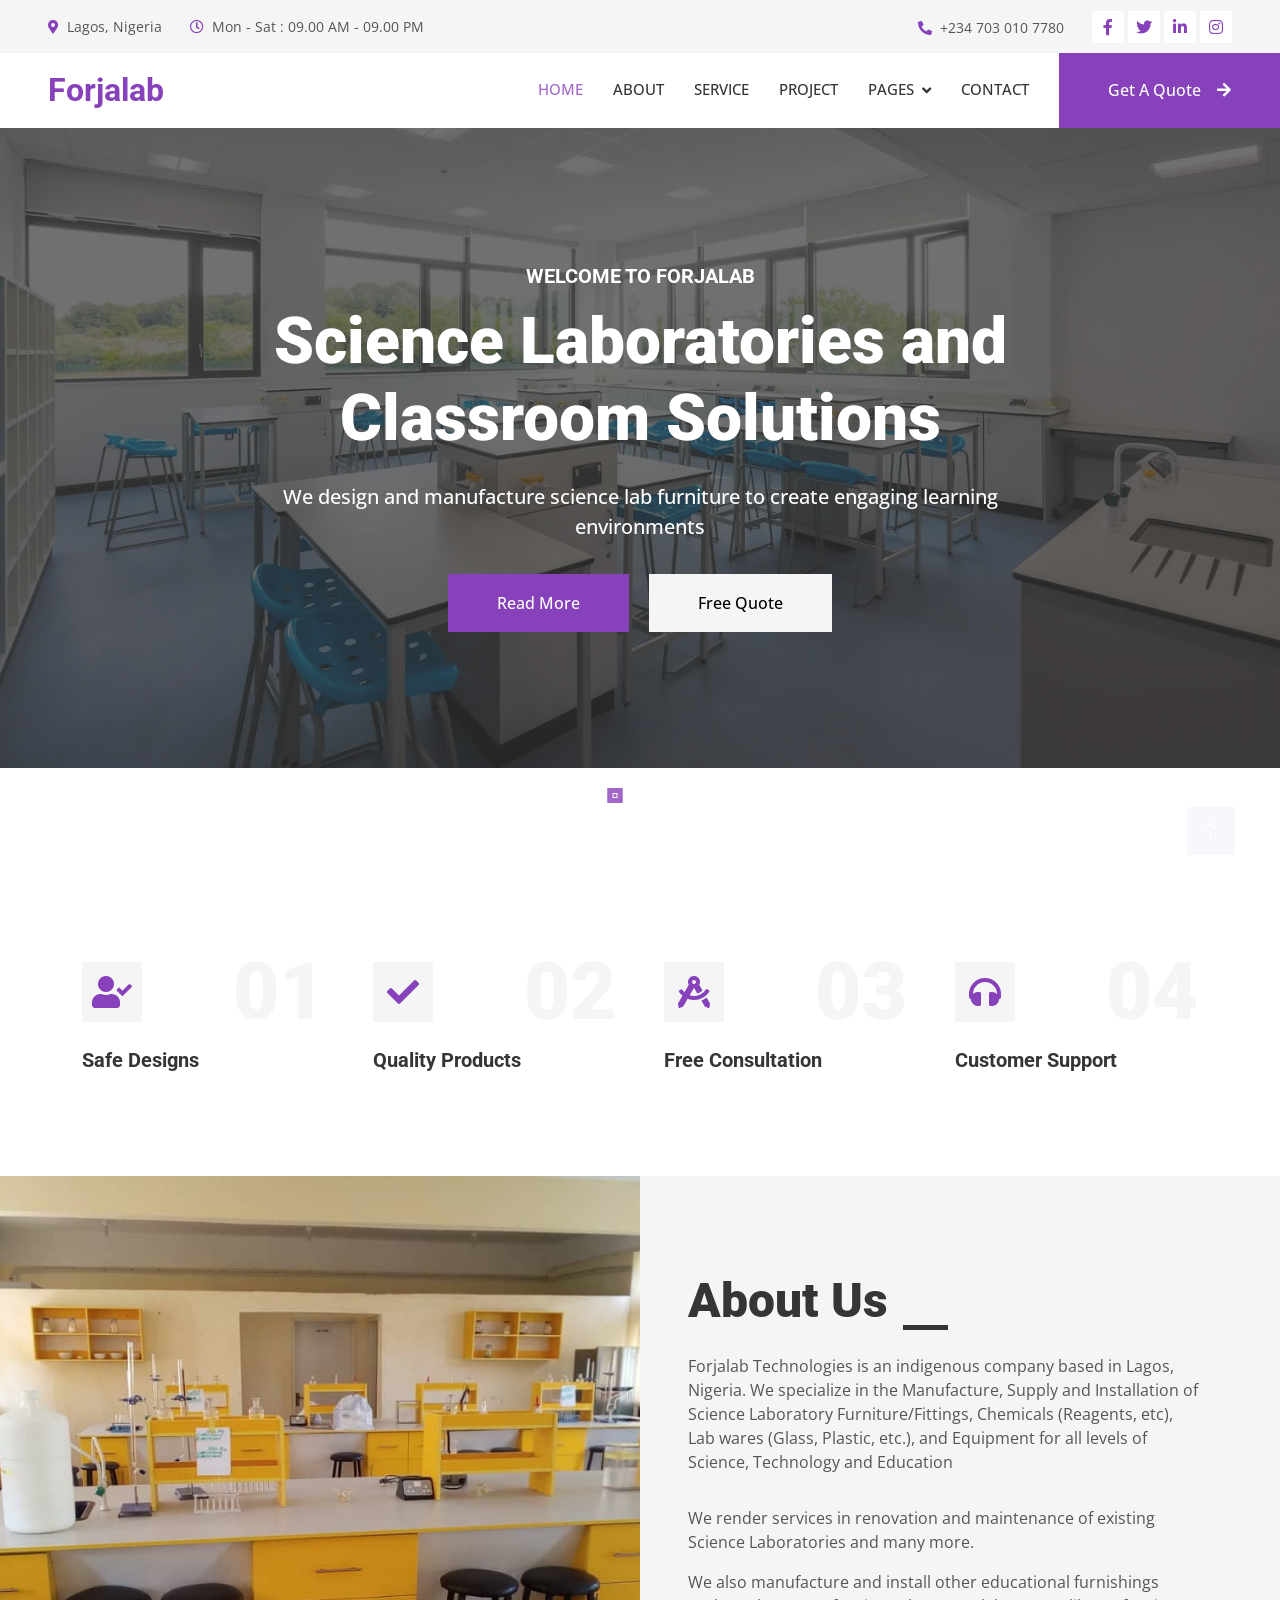
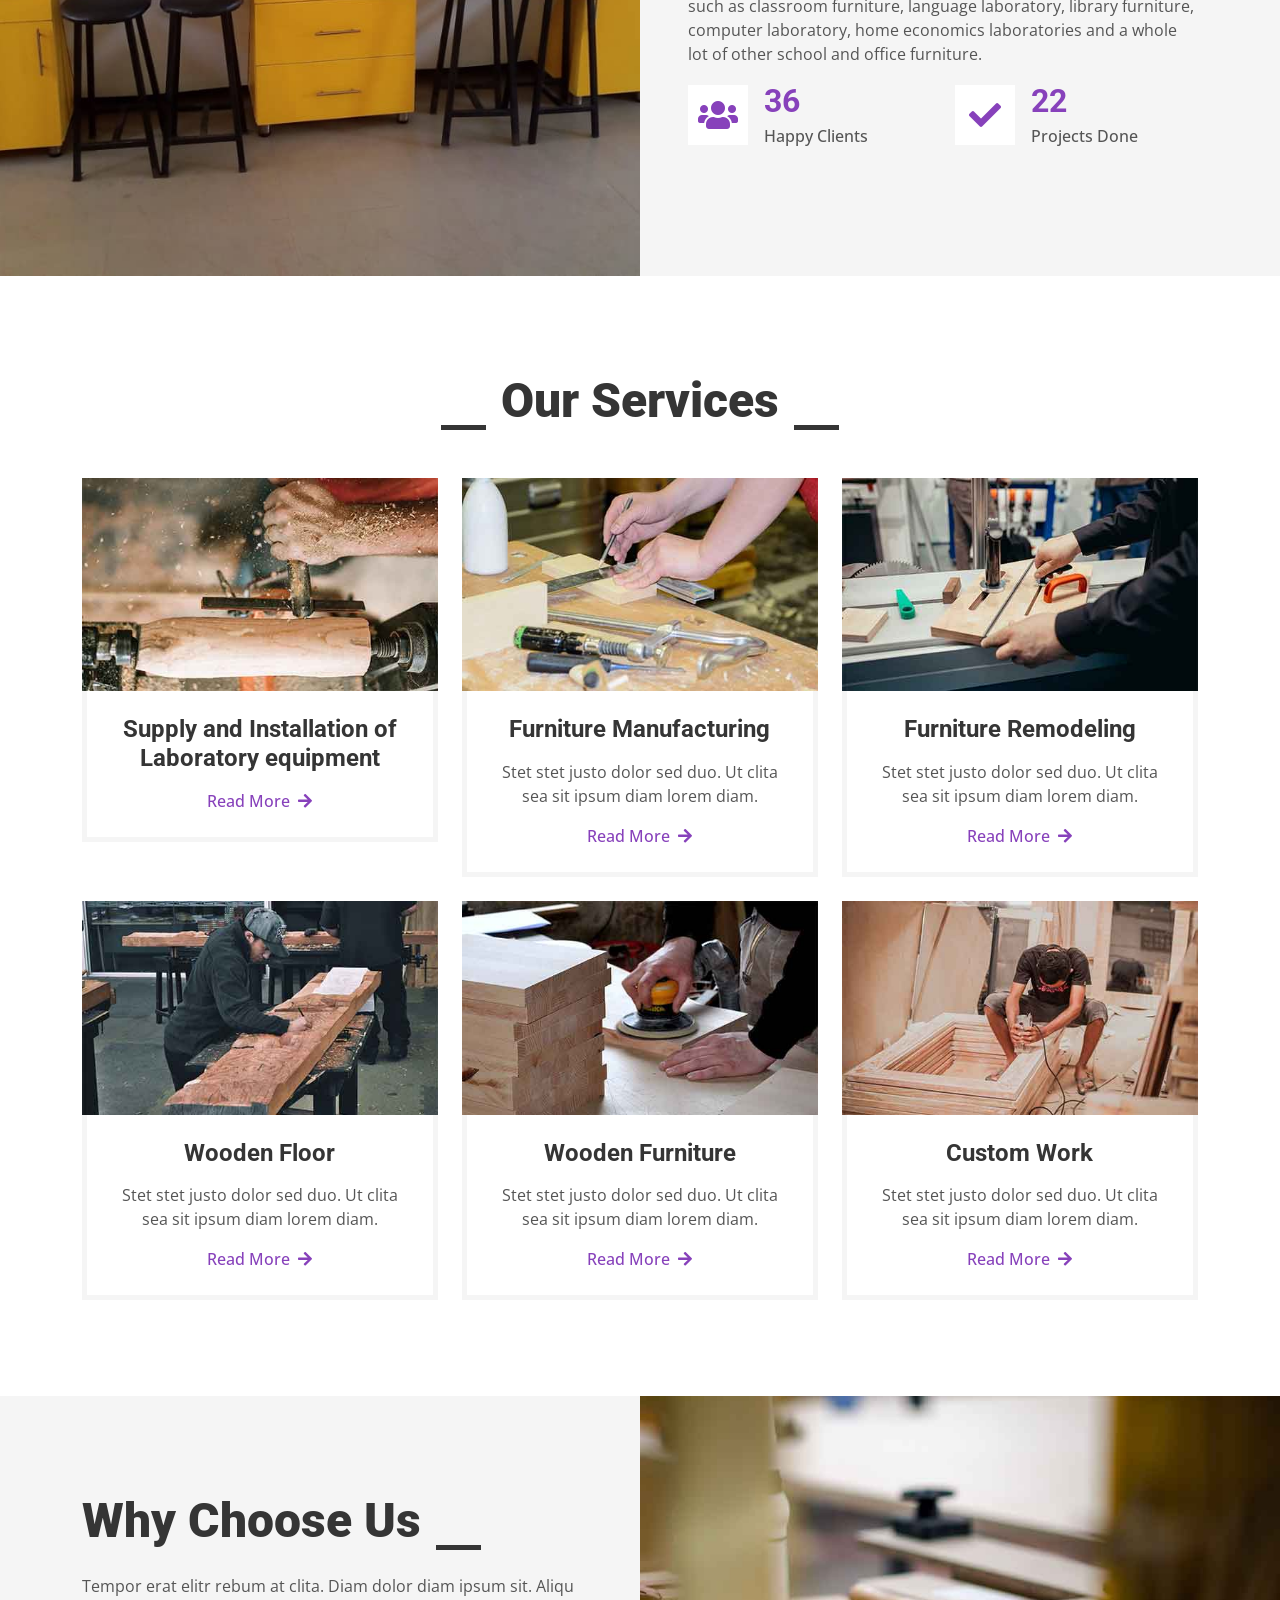
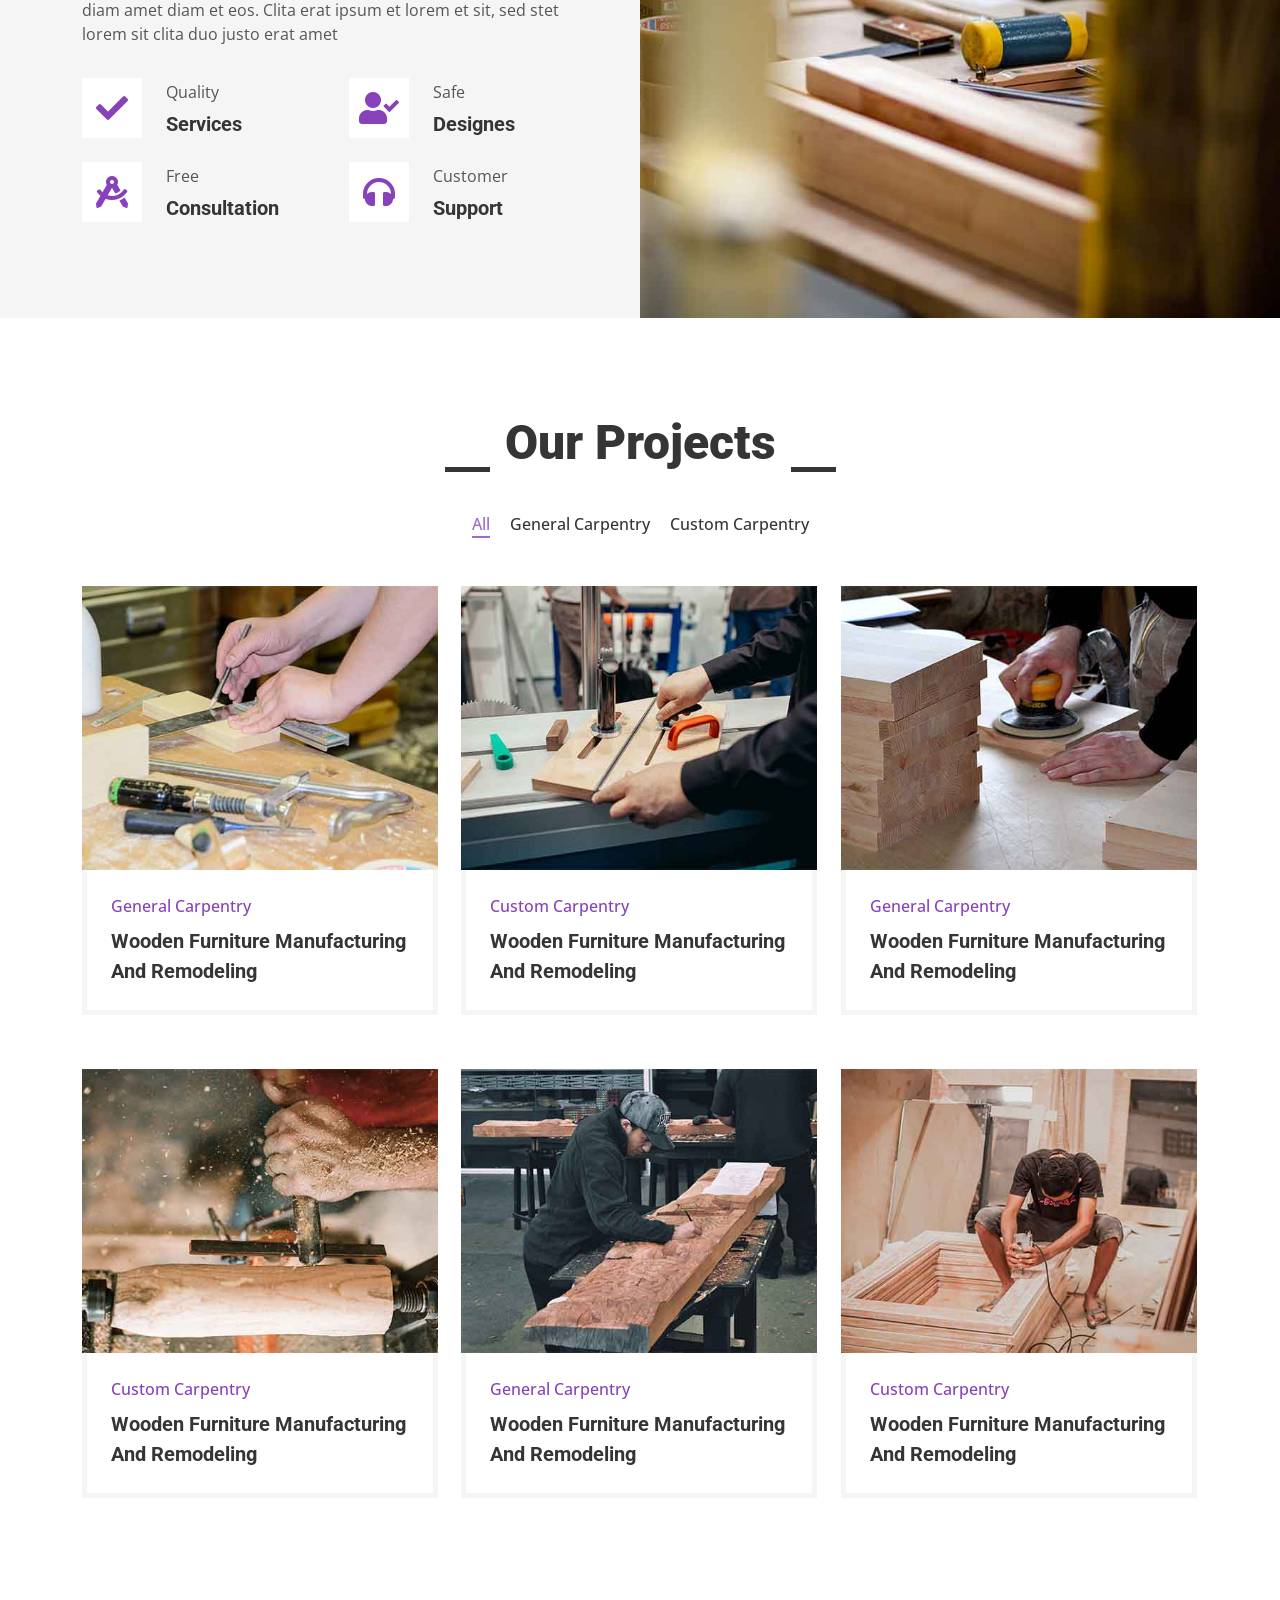
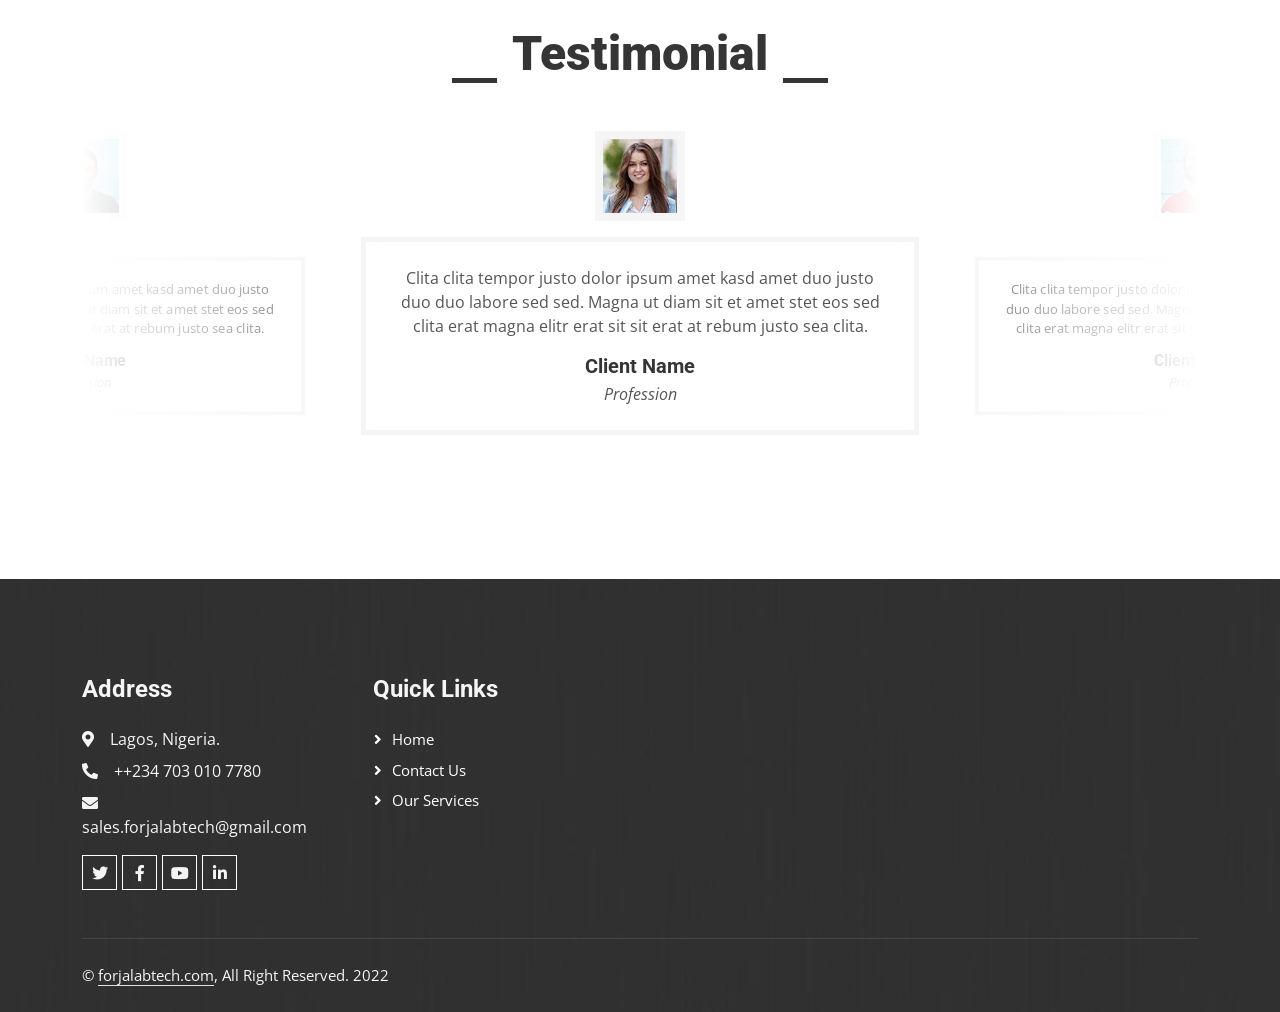
==== index.html @ c72b11ff "jkjkbhcdbvjvj" ====
<!DOCTYPE html>
<html lang="en">

<head>
    <meta charset="utf-8">
    <title>Forjalab - Carpenter Website Template</title>
    <meta content="width=device-width, initial-scale=1.0" name="viewport">
    <meta content="" name="keywords">
    <meta content="" name="description">

    <!-- Favicon -->
    <link href="img/favicon.ico" rel="icon">

    <!-- Google Web Fonts -->
    <link rel="preconnect" href="https://fonts.googleapis.com">
    <link rel="preconnect" href="https://fonts.gstatic.com" crossorigin>
    <link href="https://fonts.googleapis.com/css2?family=Open+Sans:wght@400;500&family=Roboto:wght@500;700;900&display=swap" rel="stylesheet"> 

    <!-- Icon Font Stylesheet -->
    <link href="https://cdnjs.cloudflare.com/ajax/libs/font-awesome/5.10.0/css/all.min.css" rel="stylesheet">
    <link href="https://cdn.jsdelivr.net/npm/bootstrap-icons@1.4.1/font/bootstrap-icons.css" rel="stylesheet">

    <!-- Libraries Stylesheet -->
    <link href="lib/animate/animate.min.css" rel="stylesheet">
    <link href="lib/owlcarousel/assets/owl.carousel.min.css" rel="stylesheet">
    <link href="lib/lightbox/css/lightbox.min.css" rel="stylesheet">

    <!-- Customized Bootstrap Stylesheet -->
    <link href="css/bootstrap.min.css" rel="stylesheet">

    <!-- Template Stylesheet -->
    <link href="css/style.css" rel="stylesheet">
</head>

<body>
    <!-- Spinner Start -->
    <div id="spinner" class="show bg-white position-fixed translate-middle w-100 vh-100 top-50 start-50 d-flex align-items-center justify-content-center">
        <div class="spinner-grow text-primary" style="width: 3rem; height: 3rem;" role="status">
            <span class="sr-only">Loading...</span>
        </div>
    </div>
    <!-- Spinner End -->


    <!-- Topbar Start -->
    <div class="container-fluid bg-light p-0">
        <div class="row gx-0 d-none d-lg-flex">
            <div class="col-lg-7 px-5 text-start">
                <div class="h-100 d-inline-flex align-items-center py-3 me-4">
                    <small class="fa fa-map-marker-alt text-primary me-2"></small>
                    <small>Lagos, Nigeria</small>
                </div>
                <div class="h-100 d-inline-flex align-items-center py-3">
                    <small class="far fa-clock text-primary me-2"></small>
                    <small>Mon - Sat : 09.00 AM - 09.00 PM</small>
                </div>
            </div>
            <div class="col-lg-5 px-5 text-end">
                <div class="h-100 d-inline-flex align-items-center py-3 me-4">
                    <small class="fa fa-phone-alt text-primary me-2"></small>
                    <small>+234 703 010 7780</small>
                </div>
                <div class="h-100 d-inline-flex align-items-center">
                    <a class="btn btn-sm-square bg-white text-primary me-1" href=""><i class="fab fa-facebook-f"></i></a>
                    <a class="btn btn-sm-square bg-white text-primary me-1" href=""><i class="fab fa-twitter"></i></a>
                    <a class="btn btn-sm-square bg-white text-primary me-1" href=""><i class="fab fa-linkedin-in"></i></a>
                    <a class="btn btn-sm-square bg-white text-primary me-0" href=""><i class="fab fa-instagram"></i></a>
                </div>
            </div>
        </div>
    </div>
    <!-- Topbar End -->


    <!-- Navbar Start -->
    <nav class="navbar navbar-expand-lg bg-white navbar-light sticky-top p-0">
        <a href="index.html" class="navbar-brand d-flex align-items-center px-4 px-lg-5">
            <h2 class="m-0 text-primary">Forjalab</h2>
        </a>
        <button type="button" class="navbar-toggler me-4" data-bs-toggle="collapse" data-bs-target="#navbarCollapse">
            <span class="navbar-toggler-icon"></span>
        </button>
        <div class="collapse navbar-collapse" id="navbarCollapse">
            <div class="navbar-nav ms-auto p-4 p-lg-0">
                <a href="index.html" class="nav-item nav-link active">Home</a>
                <a href="about.html" class="nav-item nav-link">About</a>
                <a href="service.html" class="nav-item nav-link">Service</a>
                <a href="project.html" class="nav-item nav-link">Project</a>
                <div class="nav-item dropdown">
                    <a href="#" class="nav-link dropdown-toggle" data-bs-toggle="dropdown">Pages</a>
                    <div class="dropdown-menu fade-up m-0">
                        <a href="feature.html" class="dropdown-item">Feature</a>
                        <a href="https://wa.link/be3dur" class="dropdown-item">Free Quote</a>
                        <a href="team.html" class="dropdown-item">Our Team</a>
                        <a href="testimonial.html" class="dropdown-item">Testimonial</a>
                        <a href="404.html" class="dropdown-item">404 Page</a>
                    </div>
                </div>
                <a href="contact.html" class="nav-item nav-link">Contact</a>
            </div>
            <a href="https://wa.link/be3dur" class="btn btn-primary py-4 px-lg-5 d-none d-lg-block">Get A Quote<i class="fa fa-arrow-right ms-3"></i></a>
        </div>
    </nav>
    <!-- Navbar End -->


    <!-- Carousel Start -->
    <div class="container-fluid p-0 pb-5">
        <div class="owl-carousel header-carousel position-relative">
            <div class="owl-carousel-item position-relative">
                <img class="img-fluid" src="img/nbg5.webp" alt="">
                <div class="position-absolute top-0 start-0 w-100 h-100 d-flex align-items-center" style="background: rgba(53, 53, 53, .7);">
                    <div class="container">
                        <div class="row justify-content-center">
                            <div class="col-12 col-lg-8 text-center">
                                <h5 class="text-white text-uppercase mb-3 animated slideInDown">Welcome To Forjalab</h5>
                                <h1 class="display-3 text-white animated slideInDown mb-4">Science Laboratories and Classroom Solutions</h1>
                                <p class="fs-5 fw-medium text-white mb-4 pb-2">We design and manufacture science lab furniture to create engaging learning environments</p>
                                <a href="service.html" class="btn btn-primary py-md-3 px-md-5 me-3 animated slideInLeft">Read More</a>
                                <a href="https://wa.link/be3dur" class="btn btn-light py-md-3 px-md-5 animated slideInRight">Free Quote</a>
                            </div>
                        </div>
                    </div>
                </div>
            </div>
            <div class="owl-carousel-item position-relative">
                <img class="img-fluid" src="img/nbg6.jpeg" alt="">
                <div class="position-absolute top-0 start-0 w-100 h-100 d-flex align-items-center" style="background: rgba(53, 53, 53, .7);">
                    <div class="container">
                        <div class="row justify-content-center">
                            <div class="col-12 col-lg-8 text-center">
                                <h5 class="text-white text-uppercase mb-3 animated slideInDown">Welcome To Forjalab</h5>
                                <h1 class="display-3 text-white animated slideInDown mb-4">Durable Laboratory Equipments and Furniture</h1>
                                <p class="fs-5 fw-medium text-white mb-4 pb-2">Our Science Laboratories create a safe working environment for all students and teaching staff</p>
                                <a href="service.html" class="btn btn-primary py-md-3 px-md-5 me-3 animated slideInLeft">Read More</a>
                                <a href="https://wa.link/be3dur" class="btn btn-light py-md-3 px-md-5 animated slideInRight">Free Quote</a>
                            </div>
                        </div>
                    </div>
                </div>
            </div>
            <div class="owl-carousel-item position-relative">
                <img class="img-fluid" src="img/nbg8.jpg" alt="">
                <div class="position-absolute top-0 start-0 w-100 h-100 d-flex align-items-center" style="background: rgba(53, 53, 53, .7);">
                    <div class="container">
                        <div class="row justify-content-center">
                            <div class="col-12 col-lg-8 text-center">
                                <h5 class="text-white text-uppercase mb-3 animated slideInDown">Welcome To Forjalab</h5>
                                <h1 class="display-3 text-white animated slideInDown mb-4">Furnishing Essentials for school labs</h1>
                                <p class="fs-5 fw-medium text-white mb-4 pb-2">Get the versatility you need and the standards you trust from furnishings that serve as a catalyst for your observations and experiments.</p>
                                <a href="service.html" class="btn btn-primary py-md-3 px-md-5 me-3 animated slideInLeft">Read More</a>
                                <a href="https://wa.link/be3dur" class="btn btn-light py-md-3 px-md-5 animated slideInRight">Free Quote</a>
                            </div>
                        </div>
                    </div>
                </div>
            </div>
        </div>
    </div>
    <!-- Carousel End -->


    <!-- Feature Start -->
    <div class="container-xxl py-5">
        <div class="container">
            <div class="row g-5">
                <div class="col-md-6 col-lg-3 wow fadeIn" data-wow-delay="0.1s">
                    <div class="d-flex align-items-center justify-content-between mb-2">
                        <div class="d-flex align-items-center justify-content-center bg-light" style="width: 60px; height: 60px;">
                            <i class="fa fa-user-check fa-2x text-primary"></i>
                        </div>
                        <h1 class="display-1 text-light mb-0">01</h1>
                    </div>
                    <h5>Safe Designs</h5>
                </div>
                <div class="col-md-6 col-lg-3 wow fadeIn" data-wow-delay="0.3s">
                    <div class="d-flex align-items-center justify-content-between mb-2">
                        <div class="d-flex align-items-center justify-content-center bg-light" style="width: 60px; height: 60px;">
                            <i class="fa fa-check fa-2x text-primary"></i>
                        </div>
                        <h1 class="display-1 text-light mb-0">02</h1>
                    </div>
                    <h5>Quality Products</h5>
                </div>
                <div class="col-md-6 col-lg-3 wow fadeIn" data-wow-delay="0.5s">
                    <div class="d-flex align-items-center justify-content-between mb-2">
                        <div class="d-flex align-items-center justify-content-center bg-light" style="width: 60px; height: 60px;">
                            <i class="fa fa-drafting-compass fa-2x text-primary"></i>
                        </div>
                        <h1 class="display-1 text-light mb-0">03</h1>
                    </div>
                    <h5>Free Consultation</h5>
                </div>
                <div class="col-md-6 col-lg-3 wow fadeIn" data-wow-delay="0.7s">
                    <div class="d-flex align-items-center justify-content-between mb-2">
                        <div class="d-flex align-items-center justify-content-center bg-light" style="width: 60px; height: 60px;">
                            <i class="fa fa-headphones fa-2x text-primary"></i>
                        </div>
                        <h1 class="display-1 text-light mb-0">04</h1>
                    </div>
                    <h5>Customer Support</h5>
                </div>
            </div>
        </div>
    </div>
    <!-- Feature Start -->



    <!-- About Start -->
    <div class="container-fluid bg-light overflow-hidden my-5 px-lg-0">
        <div class="container about px-lg-0">
            <div class="row g-0 mx-lg-0">
                <div class="col-lg-6 ps-lg-0" style="min-height: 400px;">
                    <div class="position-relative h-100">
                        <img class="position-absolute img-fluid w-100 h-100" src="img/int2.jpg" style="object-fit: cover;" alt="">
                    </div>
                </div>
                <div class="col-lg-6 about-text py-5 wow fadeIn" data-wow-delay="0.5s">
                    <div class="p-lg-5 pe-lg-0">
                        <div class="section-title text-start">
                            <h1 class="display-5 mb-4">About Us</h1>
                        </div>
                        <p class="mb-4 pb-2">Forjalab Technologies is an indigenous company based in Lagos, Nigeria. We specialize in the Manufacture, Supply and Installation of Science Laboratory Furniture/Fittings, Chemicals (Reagents, etc), Lab wares (Glass, Plastic, etc.), and Equipment for all levels of Science, Technology and Education</p>
                        <p>We render services in renovation and maintenance of existing Science Laboratories and many more.</p>
                        <p> We also manufacture and install other educational furnishings such as classroom furniture, language laboratory, library furniture, computer laboratory, home economics laboratories and a whole lot of other school and office furniture.</p>
                        
                        <div class="row g-4 mb-4 pb-2">
                            <div class="col-sm-6 wow fadeIn" data-wow-delay="0.1s">
                                <div class="d-flex align-items-center">
                                    <div class="d-flex flex-shrink-0 align-items-center justify-content-center bg-white" style="width: 60px; height: 60px;">
                                        <i class="fa fa-users fa-2x text-primary"></i>
                                    </div>
                                    <div class="ms-3">
                                        <h2 class="text-primary mb-1" data-toggle="counter-up">67</h2>
                                        <p class="fw-medium mb-0">Happy Clients</p>
                                    </div>
                                </div>
                            </div>
                            <div class="col-sm-6 wow fadeIn" data-wow-delay="0.3s">
                                <div class="d-flex align-items-center">
                                    <div class="d-flex flex-shrink-0 align-items-center justify-content-center bg-white" style="width: 60px; height: 60px;">
                                        <i class="fa fa-check fa-2x text-primary"></i>
                                    </div>
                                    <div class="ms-3">
                                        <h2 class="text-primary mb-1" data-toggle="counter-up">42</h2>
                                        <p class="fw-medium mb-0">Projects Done</p>
                                    </div>
                                </div>
                            </div>
                        </div>
                        <!--<a href="" class="btn btn-primary py-3 px-5">Explore More</a>-->
                    </div>
                </div>
            </div>
        </div>
    </div>
    <!-- About End -->


    <!-- Service Start -->
    <div class="container-xxl py-5">
        <div class="container">
            <div class="section-title text-center">
                <h1 class="display-5 mb-5">Our Services</h1>
            </div>
            <div class="row g-4">
                <div class="col-md-6 col-lg-4 wow fadeInUp" data-wow-delay="0.1s">
                    <div class="service-item">
                        <div class="overflow-hidden">
                            <img class="img-fluid" src="img/service-1.jpg" alt="">
                        </div>
                        <div class="p-4 text-center border border-5 border-light border-top-0">
                            <h4 class="mb-3">Supply and Installation of Laboratory equipment</h4>
                            <!--<p>Stet stet justo dolor sed duo. Ut clita sea sit ipsum diam lorem diam.</p>-->
                            <a class="fw-medium" href="">Read More<i class="fa fa-arrow-right ms-2"></i></a>
                        </div>
                    </div>
                </div>
                <div class="col-md-6 col-lg-4 wow fadeInUp" data-wow-delay="0.3s">
                    <div class="service-item">
                        <div class="overflow-hidden">
                            <img class="img-fluid" src="img/service-2.jpg" alt="">
                        </div>
                        <div class="p-4 text-center border border-5 border-light border-top-0">
                            <h4 class="mb-3">Furniture Manufacturing</h4>
                            <p>Stet stet justo dolor sed duo. Ut clita sea sit ipsum diam lorem diam.</p>
                            <a class="fw-medium" href="">Read More<i class="fa fa-arrow-right ms-2"></i></a>
                        </div>
                    </div>
                </div>
                <div class="col-md-6 col-lg-4 wow fadeInUp" data-wow-delay="0.5s">
                    <div class="service-item">
                        <div class="overflow-hidden">
                            <img class="img-fluid" src="img/service-3.jpg" alt="">
                        </div>
                        <div class="p-4 text-center border border-5 border-light border-top-0">
                            <h4 class="mb-3">Furniture Remodeling</h4>
                            <p>Stet stet justo dolor sed duo. Ut clita sea sit ipsum diam lorem diam.</p>
                            <a class="fw-medium" href="">Read More<i class="fa fa-arrow-right ms-2"></i></a>
                        </div>
                    </div>
                </div>
                <div class="col-md-6 col-lg-4 wow fadeInUp" data-wow-delay="0.1s">
                    <div class="service-item">
                        <div class="overflow-hidden">
                            <img class="img-fluid" src="img/service-4.jpg" alt="">
                        </div>
                        <div class="p-4 text-center border border-5 border-light border-top-0">
                            <h4 class="mb-3">Wooden Floor</h4>
                            <p>Stet stet justo dolor sed duo. Ut clita sea sit ipsum diam lorem diam.</p>
                            <a class="fw-medium" href="">Read More<i class="fa fa-arrow-right ms-2"></i></a>
                        </div>
                    </div>
                </div>
                <div class="col-md-6 col-lg-4 wow fadeInUp" data-wow-delay="0.3s">
                    <div class="service-item">
                        <div class="overflow-hidden">
                            <img class="img-fluid" src="img/service-5.jpg" alt="">
                        </div>
                        <div class="p-4 text-center border border-5 border-light border-top-0">
                            <h4 class="mb-3">Wooden Furniture</h4>
                            <p>Stet stet justo dolor sed duo. Ut clita sea sit ipsum diam lorem diam.</p>
                            <a class="fw-medium" href="">Read More<i class="fa fa-arrow-right ms-2"></i></a>
                        </div>
                    </div>
                </div>
                <div class="col-md-6 col-lg-4 wow fadeInUp" data-wow-delay="0.5s">
                    <div class="service-item">
                        <div class="overflow-hidden">
                            <img class="img-fluid" src="img/service-6.jpg" alt="">
                        </div>
                        <div class="p-4 text-center border border-5 border-light border-top-0">
                            <h4 class="mb-3">Custom Work</h4>
                            <p>Stet stet justo dolor sed duo. Ut clita sea sit ipsum diam lorem diam.</p>
                            <a class="fw-medium" href="">Read More<i class="fa fa-arrow-right ms-2"></i></a>
                        </div>
                    </div>
                </div>
            </div>
        </div>
    </div>
    <!-- Service End -->


    <!-- Feature Start -->
    <div class="container-fluid bg-light overflow-hidden my-5 px-lg-0">
        <div class="container feature px-lg-0">
            <div class="row g-0 mx-lg-0">
                <div class="col-lg-6 feature-text py-5 wow fadeIn" data-wow-delay="0.5s">
                    <div class="p-lg-5 ps-lg-0">
                        <div class="section-title text-start">
                            <h1 class="display-5 mb-4">Why Choose Us</h1>
                        </div>
                        <p class="mb-4 pb-2">Tempor erat elitr rebum at clita. Diam dolor diam ipsum sit. Aliqu diam amet diam et eos. Clita erat ipsum et lorem et sit, sed stet lorem sit clita duo justo erat amet</p>
                        <div class="row g-4">
                            <div class="col-6">
                                <div class="d-flex align-items-center">
                                    <div class="d-flex flex-shrink-0 align-items-center justify-content-center bg-white" style="width: 60px; height: 60px;">
                                        <i class="fa fa-check fa-2x text-primary"></i>
                                    </div>
                                    <div class="ms-4">
                                        <p class="mb-2">Quality</p>
                                        <h5 class="mb-0">Services</h5>
                                    </div>
                                </div>
                            </div>
                            <div class="col-6">
                                <div class="d-flex align-items-center">
                                    <div class="d-flex flex-shrink-0 align-items-center justify-content-center bg-white" style="width: 60px; height: 60px;">
                                        <i class="fa fa-user-check fa-2x text-primary"></i>
                                    </div>
                                    <div class="ms-4">
                                        <p class="mb-2">Safe</p>
                                        <h5 class="mb-0">Designes</h5>
                                    </div>
                                </div>
                            </div>
                            <div class="col-6">
                                <div class="d-flex align-items-center">
                                    <div class="d-flex flex-shrink-0 align-items-center justify-content-center bg-white" style="width: 60px; height: 60px;">
                                        <i class="fa fa-drafting-compass fa-2x text-primary"></i>
                                    </div>
                                    <div class="ms-4">
                                        <p class="mb-2">Free</p>
                                        <h5 class="mb-0">Consultation</h5>
                                    </div>
                                </div>
                            </div>
                            <div class="col-6">
                                <div class="d-flex align-items-center">
                                    <div class="d-flex flex-shrink-0 align-items-center justify-content-center bg-white" style="width: 60px; height: 60px;">
                                        <i class="fa fa-headphones fa-2x text-primary"></i>
                                    </div>
                                    <div class="ms-4">
                                        <p class="mb-2">Customer</p>
                                        <h5 class="mb-0">Support</h5>
                                    </div>
                                </div>
                            </div>
                        </div>
                    </div>
                </div>
                <div class="col-lg-6 pe-lg-0" style="min-height: 400px;">
                    <div class="position-relative h-100">
                        <img class="position-absolute img-fluid w-100 h-100" src="img/feature.jpg" style="object-fit: cover;" alt="">
                    </div>
                </div>
            </div>
        </div>
    </div>
    <!-- Feature End -->


    <!-- Projects Start -->
    <div class="container-xxl py-5">
        <div class="container">
            <div class="section-title text-center">
                <h1 class="display-5 mb-5">Our Projects</h1>
            </div>
            <div class="row mt-n2 wow fadeInUp" data-wow-delay="0.3s">
                <div class="col-12 text-center">
                    <ul class="list-inline mb-5" id="portfolio-flters">
                        <li class="mx-2 active" data-filter="*">All</li>
                        <li class="mx-2" data-filter=".first">General Carpentry</li>
                        <li class="mx-2" data-filter=".second">Custom Carpentry</li>
                    </ul>
                </div>
            </div>
            <div class="row g-4 portfolio-container">
                <div class="col-lg-4 col-md-6 portfolio-item first wow fadeInUp" data-wow-delay="0.1s">
                    <div class="rounded overflow-hidden">
                        <div class="position-relative overflow-hidden">
                            <img class="img-fluid w-100" src="img/portfolio-1.jpg" alt="">
                            <div class="portfolio-overlay">
                                <a class="btn btn-square btn-outline-light mx-1" href="img/portfolio-1.jpg" data-lightbox="portfolio"><i class="fa fa-eye"></i></a>
                                <a class="btn btn-square btn-outline-light mx-1" href=""><i class="fa fa-link"></i></a>
                            </div>
                        </div>
                        <div class="border border-5 border-light border-top-0 p-4">
                            <p class="text-primary fw-medium mb-2">General Carpentry</p>
                            <h5 class="lh-base mb-0">Wooden Furniture Manufacturing And Remodeling</a>
                        </div>
                    </div>
                </div>
                <div class="col-lg-4 col-md-6 portfolio-item second wow fadeInUp" data-wow-delay="0.3s">
                    <div class="rounded overflow-hidden">
                        <div class="position-relative overflow-hidden">
                            <img class="img-fluid w-100" src="img/portfolio-2.jpg" alt="">
                            <div class="portfolio-overlay">
                                <a class="btn btn-square btn-outline-light mx-1" href="img/portfolio-2.jpg" data-lightbox="portfolio"><i class="fa fa-eye"></i></a>
                                <a class="btn btn-square btn-outline-light mx-1" href=""><i class="fa fa-link"></i></a>
                            </div>
                        </div>
                        <div class="border border-5 border-light border-top-0 p-4">
                            <p class="text-primary fw-medium mb-2">Custom Carpentry</p>
                            <h5 class="lh-base mb-0">Wooden Furniture Manufacturing And Remodeling</a>
                        </div>
                    </div>
                </div>
                <div class="col-lg-4 col-md-6 portfolio-item first wow fadeInUp" data-wow-delay="0.5s">
                    <div class="rounded overflow-hidden">
                        <div class="position-relative overflow-hidden">
                            <img class="img-fluid w-100" src="img/portfolio-3.jpg" alt="">
                            <div class="portfolio-overlay">
                                <a class="btn btn-square btn-outline-light mx-1" href="img/portfolio-3.jpg" data-lightbox="portfolio"><i class="fa fa-eye"></i></a>
                                <a class="btn btn-square btn-outline-light mx-1" href=""><i class="fa fa-link"></i></a>
                            </div>
                        </div>
                        <div class="border border-5 border-light border-top-0 p-4">
                            <p class="text-primary fw-medium mb-2">General Carpentry</p>
                            <h5 class="lh-base mb-0">Wooden Furniture Manufacturing And Remodeling</a>
                        </div>
                    </div>
                </div>
                <div class="col-lg-4 col-md-6 portfolio-item second wow fadeInUp" data-wow-delay="0.1s">
                    <div class="rounded overflow-hidden">
                        <div class="position-relative overflow-hidden">
                            <img class="img-fluid w-100" src="img/portfolio-4.jpg" alt="">
                            <div class="portfolio-overlay">
                                <a class="btn btn-square btn-outline-light mx-1" href="img/portfolio-4.jpg" data-lightbox="portfolio"><i class="fa fa-eye"></i></a>
                                <a class="btn btn-square btn-outline-light mx-1" href=""><i class="fa fa-link"></i></a>
                            </div>
                        </div>
                        <div class="border border-5 border-light border-top-0 p-4">
                            <p class="text-primary fw-medium mb-2">Custom Carpentry</p>
                            <h5 class="lh-base mb-0">Wooden Furniture Manufacturing And Remodeling</a>
                        </div>
                    </div>
                </div>
                <div class="col-lg-4 col-md-6 portfolio-item first wow fadeInUp" data-wow-delay="0.3s">
                    <div class="rounded overflow-hidden">
                        <div class="position-relative overflow-hidden">
                            <img class="img-fluid w-100" src="img/portfolio-5.jpg" alt="">
                            <div class="portfolio-overlay">
                                <a class="btn btn-square btn-outline-light mx-1" href="img/portfolio-5.jpg" data-lightbox="portfolio"><i class="fa fa-eye"></i></a>
                                <a class="btn btn-square btn-outline-light mx-1" href=""><i class="fa fa-link"></i></a>
                            </div>
                        </div>
                        <div class="border border-5 border-light border-top-0 p-4">
                            <p class="text-primary fw-medium mb-2">General Carpentry</p>
                            <h5 class="lh-base mb-0">Wooden Furniture Manufacturing And Remodeling</a>
                        </div>
                    </div>
                </div>
                <div class="col-lg-4 col-md-6 portfolio-item second wow fadeInUp" data-wow-delay="0.5s">
                    <div class="rounded overflow-hidden">
                        <div class="position-relative overflow-hidden">
                            <img class="img-fluid w-100" src="img/portfolio-6.jpg" alt="">
                            <div class="portfolio-overlay">
                                <a class="btn btn-square btn-outline-light mx-1" href="img/portfolio-6.jpg" data-lightbox="portfolio"><i class="fa fa-eye"></i></a>
                                <a class="btn btn-square btn-outline-light mx-1" href=""><i class="fa fa-link"></i></a>
                            </div>
                        </div>
                        <div class="border border-5 border-light border-top-0 p-4">
                            <p class="text-primary fw-medium mb-2">Custom Carpentry</p>
                            <h5 class="lh-base mb-0">Wooden Furniture Manufacturing And Remodeling</a>
                        </div>
                    </div>
                </div>
            </div>
        </div>
    </div>
    <!-- Projects End -->


    <!-- Testimonial Start -->
    <div class="container-xxl py-5 wow fadeInUp" data-wow-delay="0.1s">
        <div class="container">
            <div class="section-title text-center">
                <h1 class="display-5 mb-5">Testimonial</h1>
            </div>
            <div class="owl-carousel testimonial-carousel">
                <div class="testimonial-item text-center">
                    <img class="img-fluid bg-light p-2 mx-auto mb-3" src="img/testimonial-1.jpg" style="width: 90px; height: 90px;">
                    <div class="testimonial-text text-center p-4">
                        <p>Clita clita tempor justo dolor ipsum amet kasd amet duo justo duo duo labore sed sed. Magna ut diam sit et amet stet eos sed clita erat magna elitr erat sit sit erat at rebum justo sea clita.</p>
                        <h5 class="mb-1">Client Name</h5>
                        <span class="fst-italic">Profession</span>
                    </div>
                </div>
                <div class="testimonial-item text-center">
                    <img class="img-fluid bg-light p-2 mx-auto mb-3" src="img/testimonial-2.jpg" style="width: 90px; height: 90px;">
                    <div class="testimonial-text text-center p-4">
                        <p>Clita clita tempor justo dolor ipsum amet kasd amet duo justo duo duo labore sed sed. Magna ut diam sit et amet stet eos sed clita erat magna elitr erat sit sit erat at rebum justo sea clita.</p>
                        <h5 class="mb-1">Client Name</h5>
                        <span class="fst-italic">Profession</span>
                    </div>
                </div>
                <div class="testimonial-item text-center">
                    <img class="img-fluid bg-light p-2 mx-auto mb-3" src="img/testimonial-3.jpg" style="width: 90px; height: 90px;">
                    <div class="testimonial-text text-center p-4">
                        <p>Clita clita tempor justo dolor ipsum amet kasd amet duo justo duo duo labore sed sed. Magna ut diam sit et amet stet eos sed clita erat magna elitr erat sit sit erat at rebum justo sea clita.</p>
                        <h5 class="mb-1">Client Name</h5>
                        <span class="fst-italic">Profession</span>
                    </div>
                </div>
            </div>
        </div>
    </div>
    <!-- Testimonial End -->


    <!-- Footer Start -->
    <div class="container-fluid bg-dark text-light footer pt-5 wow fadeIn" data-wow-delay="0.1s" style="margin-top: 6rem;">
        <div class="container py-5">
            <div class="row g-5">
                <div class="col-lg-3 col-md-6">
                    <h4 class="text-light mb-4">Address</h4>
                    <p class="mb-2"><i class="fa fa-map-marker-alt me-3"></i>Lagos, Nigeria. </p>
                    <p class="mb-2"><i class="fa fa-phone-alt me-3"></i>++234 703 010 7780</p>
                    <p class="mb-2"><i class="fa fa-envelope me-3"></i>sales.forjalabtech@gmail.com</p>
                    <div class="d-flex pt-2">
                        <a class="btn btn-outline-light btn-social" href=""><i class="fab fa-twitter"></i></a>
                        <a class="btn btn-outline-light btn-social" href=""><i class="fab fa-facebook-f"></i></a>
                        <a class="btn btn-outline-light btn-social" href=""><i class="fab fa-youtube"></i></a>
                        <a class="btn btn-outline-light btn-social" href=""><i class="fab fa-linkedin-in"></i></a>
                    </div>
                </div>

                <div class="col-lg-3 col-md-6">
                    <h4 class="text-light mb-4">Quick Links</h4>
                    <a class="btn btn-link" href="index.html">Home</a>
                    <a class="btn btn-link" href="contact.html">Contact Us</a>
                    <a class="btn btn-link" href="service.html">Our Services</a>
                </div>

            </div>
        </div>
        <div class="container">
            <div class="copyright">
                <div class="row">
                    <div class="col-md-6 text-center text-md-start mb-3 mb-md-0">
                        &copy; <a class="border-bottom" href="index.html">forjalabtech.com</a>, All Right Reserved. 2022
                    </div>
                </div>
            </div>
        </div>
    </div>
    <!-- Footer End -->


    <!-- Back to Top -->
    <a href="#" class="btn btn-lg btn-primary btn-lg-square rounded-0 back-to-top"><i class="bi bi-arrow-up"></i></a>


    <!-- JavaScript Libraries -->
    <script src="https://code.jquery.com/jquery-3.4.1.min.js"></script>
    <script src="https://cdn.jsdelivr.net/npm/bootstrap@5.0.0/dist/js/bootstrap.bundle.min.js"></script>
    <script src="lib/wow/wow.min.js"></script>
    <script src="lib/easing/easing.min.js"></script>
    <script src="lib/waypoints/waypoints.min.js"></script>
    <script src="lib/counterup/counterup.min.js"></script>
    <script src="lib/owlcarousel/owl.carousel.min.js"></script>
    <script src="lib/isotope/isotope.pkgd.min.js"></script>
    <script src="lib/lightbox/js/lightbox.min.js"></script>

    <!-- Template Javascript -->
    <script src="js/main.js"></script>
</body>

</html>
---- css/style.css ----
/********** Template CSS **********/
:root {
    --primary: #a167c9;
    --light: #F5F5F5;
    --dark: #353535;
}

.fw-medium {
    font-weight: 500 !important;
}

.fw-bold {
    font-weight: 700 !important;
}

.fw-black {
    font-weight: 900 !important;
}

.back-to-top {
    position: fixed;
    display: none;
    right: 45px;
    bottom: 45px;
    z-index: 99;
}


/*** Spinner ***/
#spinner {
    opacity: 0;
    visibility: hidden;
    transition: opacity .5s ease-out, visibility 0s linear .5s;
    z-index: 99999;
}

#spinner.show {
    transition: opacity .5s ease-out, visibility 0s linear 0s;
    visibility: visible;
    opacity: 1;
}


/*** Button ***/
.btn {
    font-weight: 500;
    transition: .5s;
}

.btn.btn-primary,
.btn.btn-secondary {
    color: #FFFFFF;
}

.btn-square {
    width: 38px;
    height: 38px;
}

.btn-sm-square {
    width: 32px;
    height: 32px;
}

.btn-lg-square {
    width: 48px;
    height: 48px;
}

.btn-square,
.btn-sm-square,
.btn-lg-square {
    padding: 0;
    display: flex;
    align-items: center;
    justify-content: center;
    font-weight: normal;
}

/*** Navbar ***/
.navbar .dropdown-toggle::after {
    border: none;
    content: "\f107";
    font-family: "Font Awesome 5 Free";
    font-weight: 900;
    vertical-align: middle;
    margin-left: 8px;
}

.navbar-light .navbar-nav .nav-link {
    margin-right: 30px;
    padding: 25px 0;
    color: #FFFFFF;
    font-size: 15px;
    font-weight: 500;
    text-transform: uppercase;
    outline: none;
}

.navbar-light .navbar-nav .nav-link:hover,
.navbar-light .navbar-nav .nav-link.active {
    color: var(--primary);
}

@media (max-width: 991.98px) {
    .navbar-light .navbar-nav .nav-link  {
        margin-right: 0;
        padding: 10px 0;
    }

    .navbar-light .navbar-nav {
        border-top: 1px solid #EEEEEE;
    }
}

.navbar-light .navbar-brand,
.navbar-light a.btn {
    height: 75px;
}

.navbar-light .navbar-nav .nav-link {
    color: var(--dark);
    font-weight: 500;
}

.navbar-light.sticky-top {
    top: -100px;
    transition: .5s;
}

@media (min-width: 992px) {
    .navbar .nav-item .dropdown-menu {
        display: block;
        border: none;
        margin-top: 0;
        top: 150%;
        opacity: 0;
        visibility: hidden;
        transition: .5s;
    }

    .navbar .nav-item:hover .dropdown-menu {
        top: 100%;
        visibility: visible;
        transition: .5s;
        opacity: 1;
    }
}


/*** Header ***/
@media (max-width: 768px) {
    .header-carousel .owl-carousel-item {
        position: relative;
        min-height: 500px;
    }
    
    .header-carousel .owl-carousel-item img {
        position: absolute;
        width: 100%;
        height: 100%;
        object-fit: cover;
    }

    .header-carousel .owl-carousel-item h5,
    .header-carousel .owl-carousel-item p {
        font-size: 14px !important;
        font-weight: 400 !important;
    }

    .header-carousel .owl-carousel-item h1 {
        font-size: 30px;
        font-weight: 600;
    }
}

.header-carousel .owl-nav {
    position: absolute;
    width: 200px;
    height: 45px;
    bottom: 30px;
    left: 50%;
    transform: translateX(-50%);
    display: flex;
    justify-content: space-between;
}

.header-carousel .owl-nav .owl-prev,
.header-carousel .owl-nav .owl-next {
    width: 45px;
    height: 45px;
    display: flex;
    align-items: center;
    justify-content: center;
    color: #FFFFFF;
    background: transparent;
    border: 1px solid #FFFFFF;
    font-size: 22px;
    transition: .5s;
}

.header-carousel .owl-nav .owl-prev:hover,
.header-carousel .owl-nav .owl-next:hover {
    background: var(--primary);
    border-color: var(--primary);
}

.header-carousel .owl-dots {
    position: absolute;
    height: 45px;
    bottom: 30px;
    left: 50%;
    transform: translateX(-50%);
    display: flex;
    align-items: center;
    justify-content: center;
}

.header-carousel .owl-dot {
    position: relative;
    display: inline-block;
    margin: 0 5px;
    width: 15px;
    height: 15px;
    background: transparent;
    border: 1px solid #FFFFFF;
    transition: .5s;
}

.header-carousel .owl-dot::after {
    position: absolute;
    content: "";
    width: 5px;
    height: 5px;
    top: 4px;
    left: 4px;
    background: transparent;
    border: 1px solid #FFFFFF;
}

.header-carousel .owl-dot.active {
    background: var(--primary);
    border-color: var(--primary);
}

.page-header {
    background: linear-gradient(rgba(53, 53, 53, .7), rgba(53, 53, 53, .7)), url(../img/nbg2.jpg) center center no-repeat;
    background-size: cover;
}

.breadcrumb-item + .breadcrumb-item::before {
    color: var(--light);
}


/*** Section Title ***/
.section-title h1 {
    position: relative;
    display: inline-block;
    padding: 0 60px;
}

.section-title.text-start h1 {
    padding-left: 0;
}

.section-title h1::before,
.section-title h1::after {
    position: absolute;
    content: "";
    width: 45px;
    height: 5px;
    bottom: 0;
    background: var(--dark);
}

.section-title h1::before {
    left: 0;
}

.section-title h1::after {
    right: 0;
}

.section-title.text-start h1::before {
    display: none;
}


/*** About ***/
@media (min-width: 992px) {
    .container.about {
        max-width: 100% !important;
    }

    .about-text  {
        padding-right: calc(((100% - 960px) / 2) + .75rem);
    }
}

@media (min-width: 1200px) {
    .about-text  {
        padding-right: calc(((100% - 1140px) / 2) + .75rem);
    }
}

@media (min-width: 1400px) {
    .about-text  {
        padding-right: calc(((100% - 1320px) / 2) + .75rem);
    }
}


/*** Service ***/
.service-item img {
    transition: .5s;
}

.service-item:hover img {
    transform: scale(1.1);
}


/*** Feature ***/
@media (min-width: 992px) {
    .container.feature {
        max-width: 100% !important;
    }

    .feature-text  {
        padding-left: calc(((100% - 960px) / 2) + .75rem);
    }
}

@media (min-width: 1200px) {
    .feature-text  {
        padding-left: calc(((100% - 1140px) / 2) + .75rem);
    }
}

@media (min-width: 1400px) {
    .feature-text  {
        padding-left: calc(((100% - 1320px) / 2) + .75rem);
    }
}


/*** Project Portfolio ***/
#portfolio-flters li {
    display: inline-block;
    font-weight: 500;
    color: var(--dark);
    cursor: pointer;
    transition: .5s;
    border-bottom: 2px solid transparent;
}

#portfolio-flters li:hover,
#portfolio-flters li.active {
    color: var(--primary);
    border-color: var(--primary);
}

.portfolio-item img {
    transition: .5s;
}

.portfolio-item:hover img {
    transform: scale(1.1);
}

.portfolio-item .portfolio-overlay {
    position: absolute;
    display: flex;
    align-items: center;
    justify-content: center;
    width: 0;
    height: 0;
    bottom: 0;
    left: 50%;
    background: rgba(53, 53, 53, .7);
    transition: .5s;
}

.portfolio-item:hover .portfolio-overlay {
    width: 100%;
    height: 100%;
    left: 0;
}

.portfolio-item .portfolio-overlay .btn {
    opacity: 0;
}

.portfolio-item:hover .portfolio-overlay .btn {
    opacity: 1;
}


/*** Quote ***/
@media (min-width: 992px) {
    .container.quote {
        max-width: 100% !important;
    }

    .quote-text  {
        padding-right: calc(((100% - 960px) / 2) + .75rem);
    }
}

@media (min-width: 1200px) {
    .quote-text  {
        padding-right: calc(((100% - 1140px) / 2) + .75rem);
    }
}

@media (min-width: 1400px) {
    .quote-text  {
        padding-right: calc(((100% - 1320px) / 2) + .75rem);
    }
}


/*** Team ***/
.team-item img {
    transition: .5s;
}

.team-item:hover img {
    transform: scale(1.1);
}

.team-item .team-social {
    position: absolute;
    width: 38px;
    top: 50%;
    left: -38px;
    transform: translateY(-50%);
    display: flex;
    flex-direction: column;
    background: #FFFFFF;
    transition: .5s;
}

.team-item .team-social .btn {
    color: var(--primary);
    background: #FFFFFF;
}

.team-item .team-social .btn:hover {
    color: #FFFFFF;
    background: var(--primary);
}

.team-item:hover .team-social {
    left: 0;
}


/*** Testimonial ***/
.testimonial-carousel::before {
    position: absolute;
    content: "";
    top: 0;
    left: 0;
    height: 100%;
    width: 0;
    background: linear-gradient(to right, rgba(255, 255, 255, 1) 0%, rgba(255, 255, 255, 0) 100%);
    z-index: 1;
}

.testimonial-carousel::after {
    position: absolute;
    content: "";
    top: 0;
    right: 0;
    height: 100%;
    width: 0;
    background: linear-gradient(to left, rgba(255, 255, 255, 1) 0%, rgba(255, 255, 255, 0) 100%);
    z-index: 1;
}

@media (min-width: 768px) {
    .testimonial-carousel::before,
    .testimonial-carousel::after {
        width: 200px;
    }
}

@media (min-width: 992px) {
    .testimonial-carousel::before,
    .testimonial-carousel::after {
        width: 300px;
    }
}

.testimonial-carousel .owl-item .testimonial-text {
    border: 5px solid var(--light);
    transform: scale(.8);
    transition: .5s;
}

.testimonial-carousel .owl-item.center .testimonial-text {
    transform: scale(1);
}

.testimonial-carousel .owl-nav {
    position: absolute;
    width: 350px;
    top: 10px;
    left: 50%;
    transform: translateX(-50%);
    display: flex;
    justify-content: space-between;
    opacity: 0;
    transition: .5s;
    z-index: 1;
}

.testimonial-carousel:hover .owl-nav {
    width: 300px;
    opacity: 1;
}

.testimonial-carousel .owl-nav .owl-prev,
.testimonial-carousel .owl-nav .owl-next {
    position: relative;
    color: var(--primary);
    font-size: 45px;
    transition: .5s;
}

.testimonial-carousel .owl-nav .owl-prev:hover,
.testimonial-carousel .owl-nav .owl-next:hover {
    color: var(--dark);
}


/*** Contact ***/
@media (min-width: 992px) {
    .container.contact {
        max-width: 100% !important;
    }

    .contact-text  {
        padding-left: calc(((100% - 960px) / 2) + .75rem);
    }
}

@media (min-width: 1200px) {
    .contact-text  {
        padding-left: calc(((100% - 1140px) / 2) + .75rem);
    }
}

@media (min-width: 1400px) {
    .contact-text  {
        padding-left: calc(((100% - 1320px) / 2) + .75rem);
    }
}


/*** Footer ***/
.footer {
    background: linear-gradient(rgba(53, 53, 53, .7), rgba(53, 53, 53, .7)), url(../img/footer.jpg) center center no-repeat;
    background-size: cover;
}

.footer .btn.btn-social {
    margin-right: 5px;
    width: 35px;
    height: 35px;
    display: flex;
    align-items: center;
    justify-content: center;
    color: var(--light);
    border: 1px solid #FFFFFF;
    transition: .3s;
}

.footer .btn.btn-social:hover {
    color: var(--primary);
}

.footer .btn.btn-link {
    display: block;
    margin-bottom: 5px;
    padding: 0;
    text-align: left;
    color: #FFFFFF;
    font-size: 15px;
    font-weight: normal;
    text-transform: capitalize;
    transition: .3s;
}

.footer .btn.btn-link::before {
    position: relative;
    content: "\f105";
    font-family: "Font Awesome 5 Free";
    font-weight: 900;
    margin-right: 10px;
}

.footer .btn.btn-link:hover {
    color: var(--primary);
    letter-spacing: 1px;
    box-shadow: none;
}

.footer .copyright {
    padding: 25px 0;
    font-size: 15px;
    border-top: 1px solid rgba(256, 256, 256, .1);
}

.footer .copyright a {
    color: var(--light);
}

.footer .copyright a:hover {
    color: var(--primary);
}
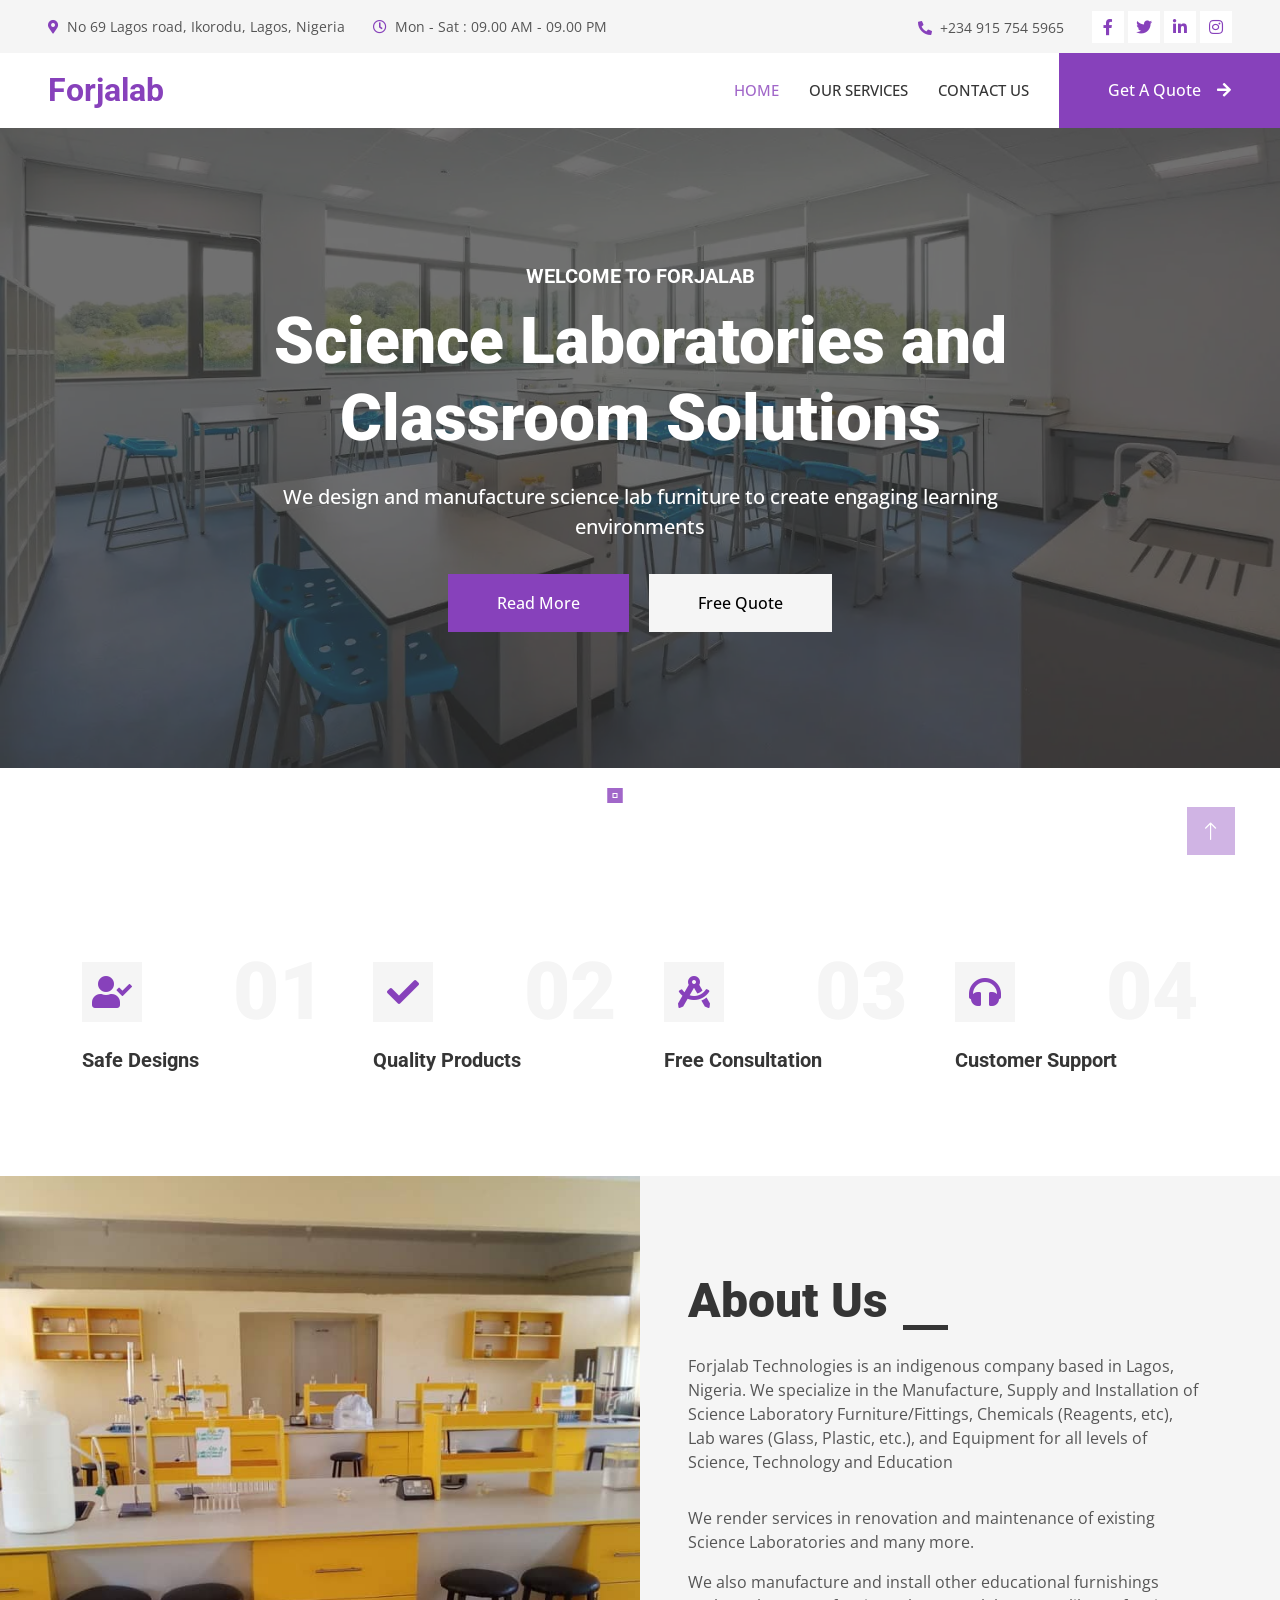
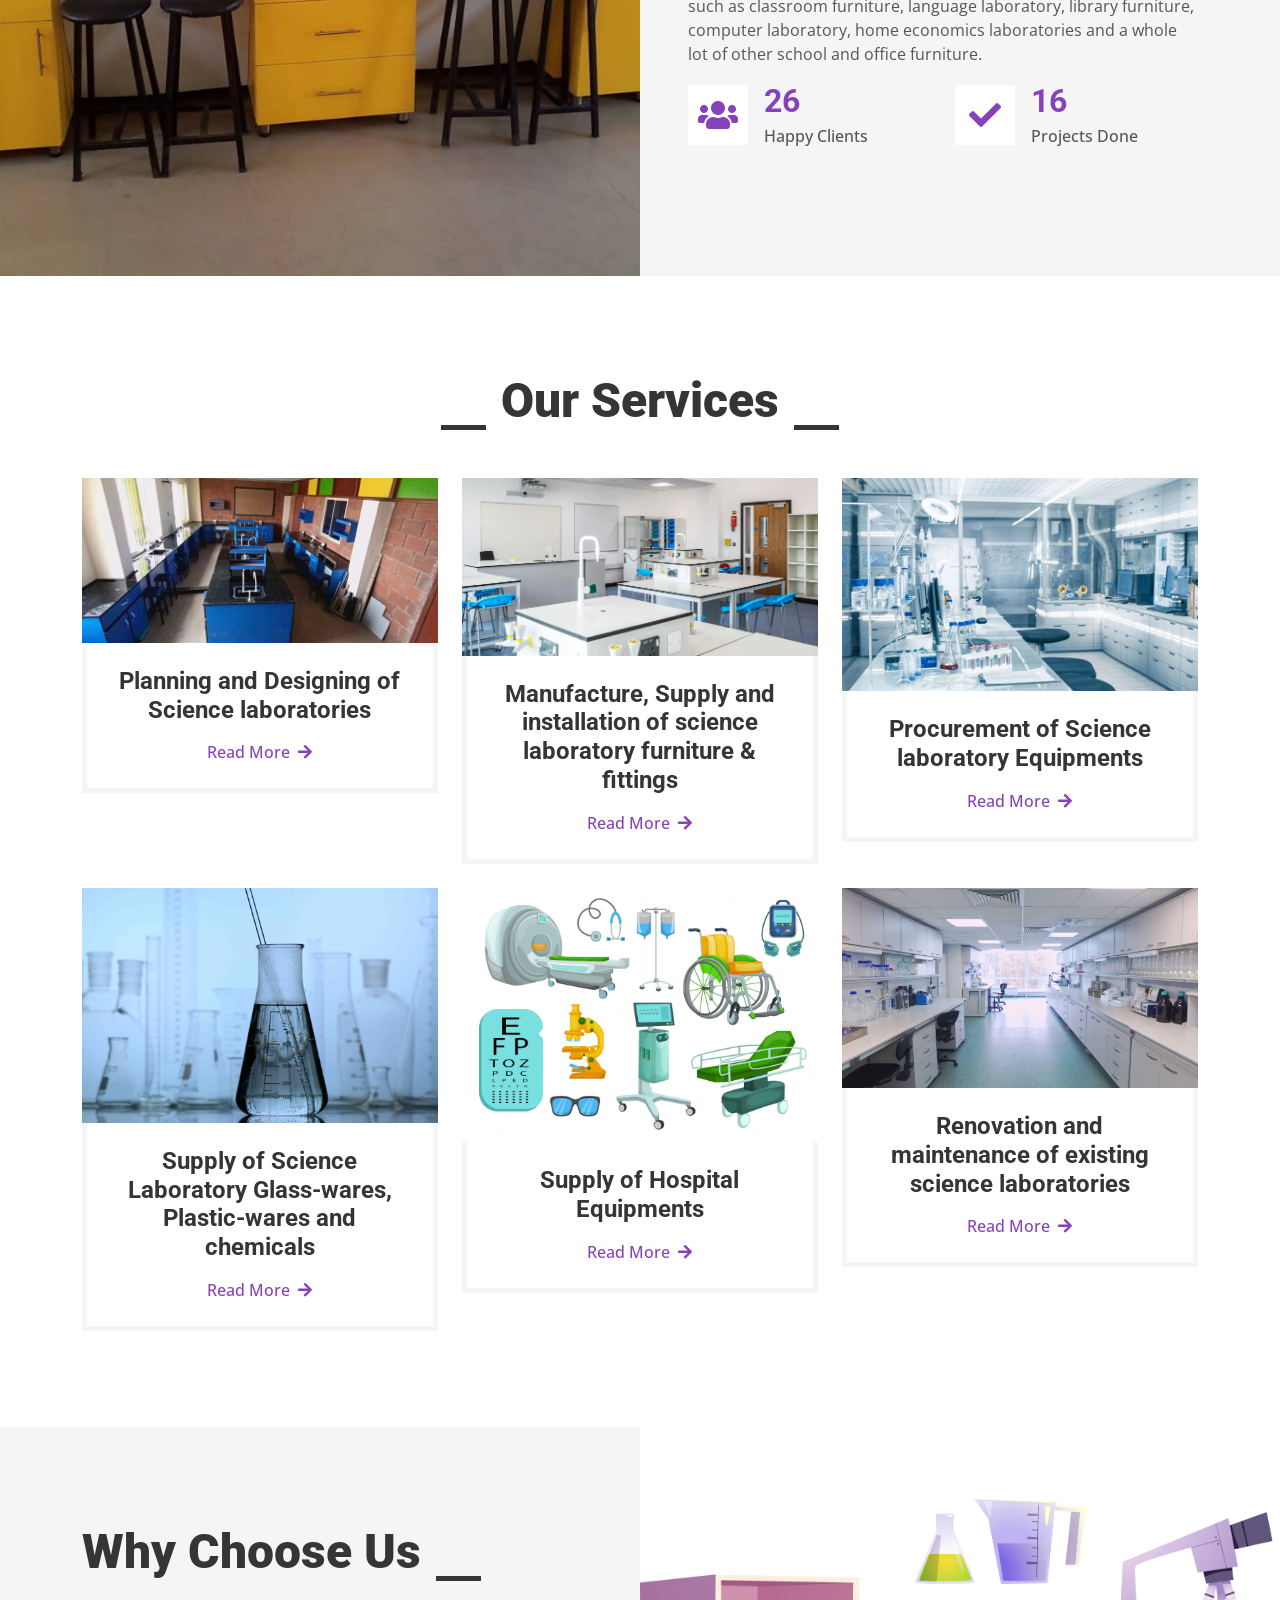
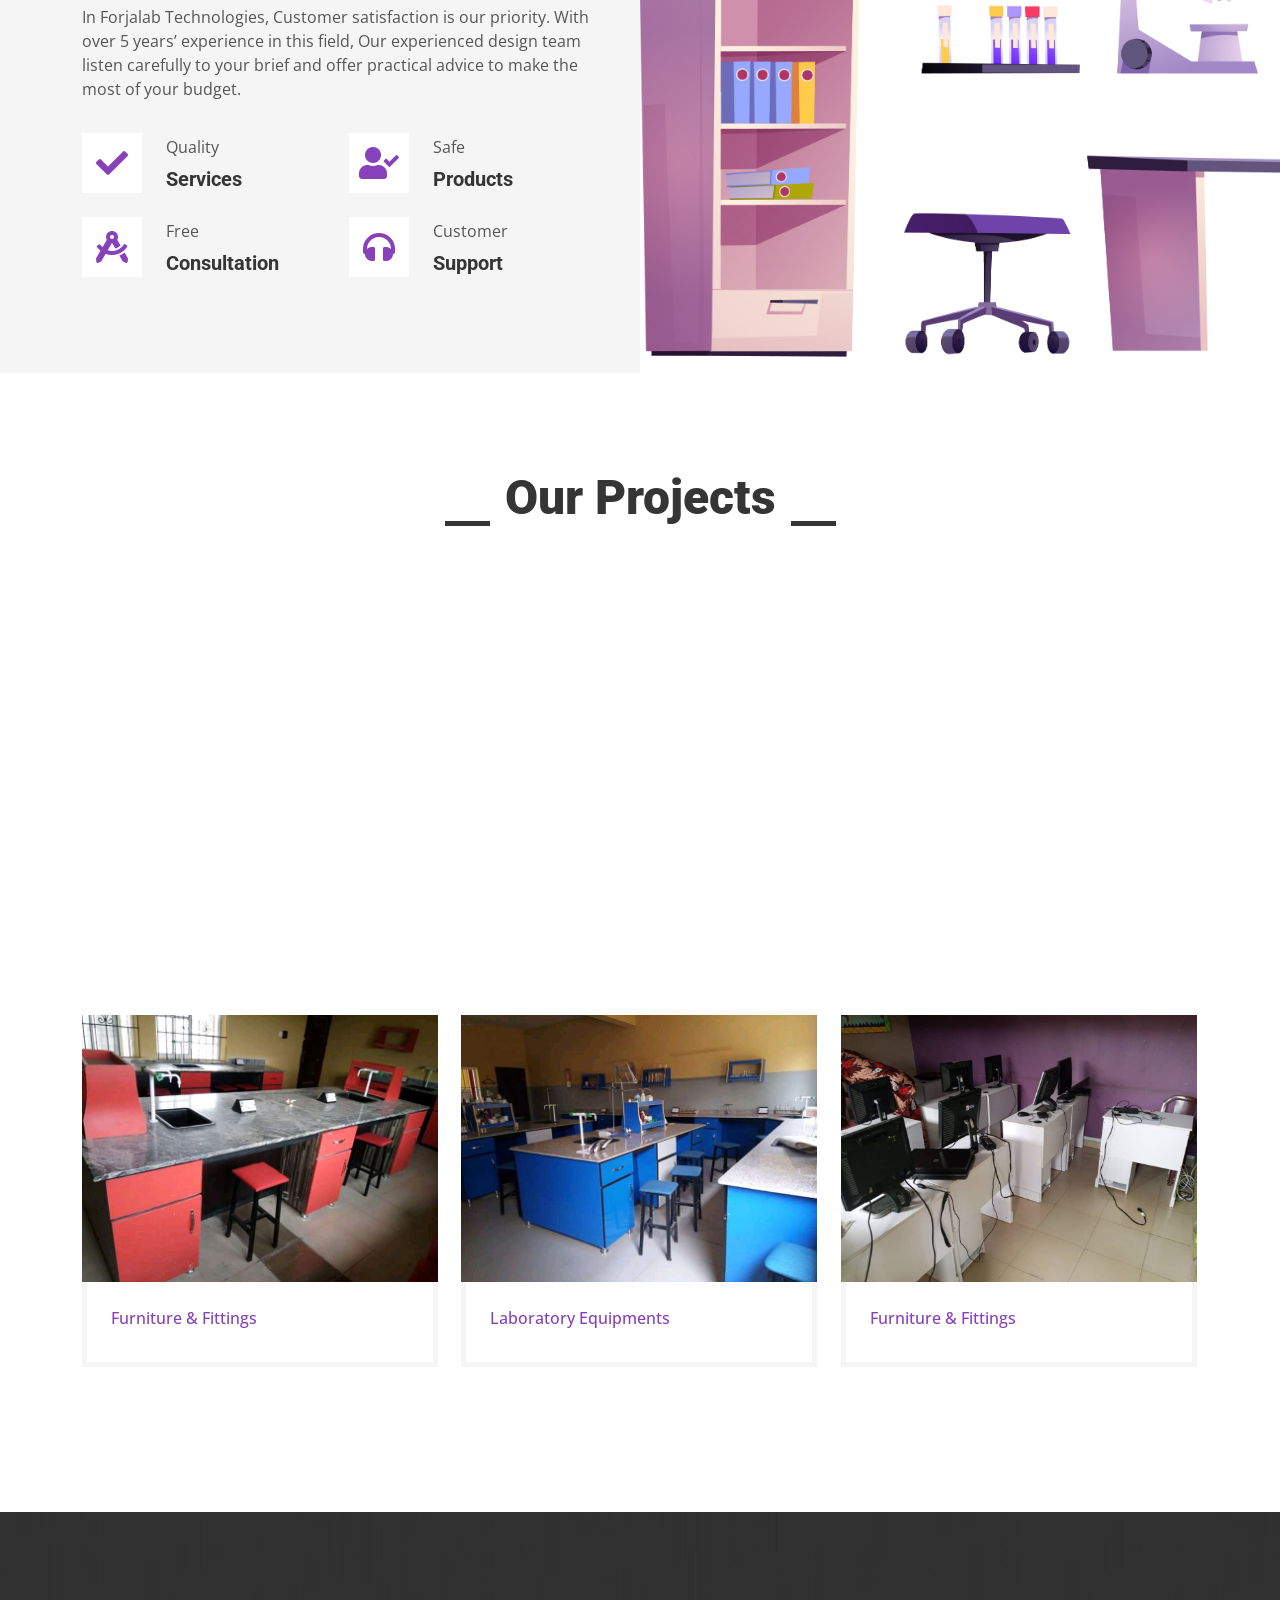
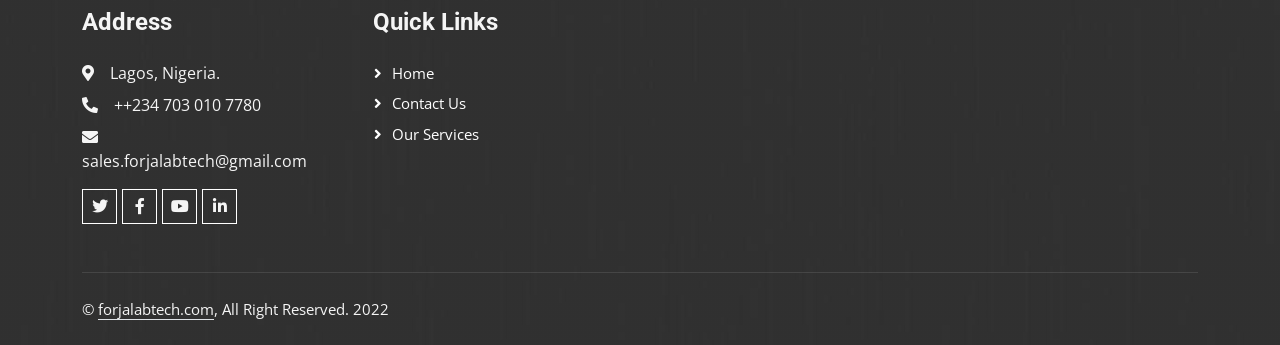
==== commit a271729e: "more updates" ====
--- a/index.html
+++ b/index.html
@@ -3,7 +3,7 @@
 
 <head>
     <meta charset="utf-8">
-    <title>Forjalab - Carpenter Website Template</title>
+    <title>Forjalab</title>
     <meta content="width=device-width, initial-scale=1.0" name="viewport">
     <meta content="" name="keywords">
     <meta content="" name="description">
@@ -48,7 +48,7 @@
             <div class="col-lg-7 px-5 text-start">
                 <div class="h-100 d-inline-flex align-items-center py-3 me-4">
                     <small class="fa fa-map-marker-alt text-primary me-2"></small>
-                    <small>Lagos, Nigeria</small>
+                    <small>No 69 Lagos road, Ikorodu, Lagos, Nigeria</small>
                 </div>
                 <div class="h-100 d-inline-flex align-items-center py-3">
                     <small class="far fa-clock text-primary me-2"></small>
@@ -58,7 +58,7 @@
             <div class="col-lg-5 px-5 text-end">
                 <div class="h-100 d-inline-flex align-items-center py-3 me-4">
                     <small class="fa fa-phone-alt text-primary me-2"></small>
-                    <small>+234 703 010 7780</small>
+                    <small>+234 915 754 5965</small>
                 </div>
                 <div class="h-100 d-inline-flex align-items-center">
                     <a class="btn btn-sm-square bg-white text-primary me-1" href=""><i class="fab fa-facebook-f"></i></a>
@@ -83,9 +83,9 @@
         <div class="collapse navbar-collapse" id="navbarCollapse">
             <div class="navbar-nav ms-auto p-4 p-lg-0">
                 <a href="index.html" class="nav-item nav-link active">Home</a>
-                <a href="about.html" class="nav-item nav-link">About</a>
-                <a href="service.html" class="nav-item nav-link">Service</a>
-                <a href="project.html" class="nav-item nav-link">Project</a>
+                <!--<a href="about.html" class="nav-item nav-link">About</a>-->
+                <a href="service.html" class="nav-item nav-link">Our Services</a>
+                <!--<a href="project.html" class="nav-item nav-link">Project</a>
                 <div class="nav-item dropdown">
                     <a href="#" class="nav-link dropdown-toggle" data-bs-toggle="dropdown">Pages</a>
                     <div class="dropdown-menu fade-up m-0">
@@ -95,8 +95,8 @@
                         <a href="testimonial.html" class="dropdown-item">Testimonial</a>
                         <a href="404.html" class="dropdown-item">404 Page</a>
                     </div>
-                </div>
-                <a href="contact.html" class="nav-item nav-link">Contact</a>
+                </div>-->
+                <a href="contact.html" class="nav-item nav-link">Contact Us</a>
             </div>
             <a href="https://wa.link/be3dur" class="btn btn-primary py-4 px-lg-5 d-none d-lg-block">Get A Quote<i class="fa fa-arrow-right ms-3"></i></a>
         </div>
@@ -268,72 +268,72 @@
                 <div class="col-md-6 col-lg-4 wow fadeInUp" data-wow-delay="0.1s">
                     <div class="service-item">
                         <div class="overflow-hidden">
-                            <img class="img-fluid" src="img/service-1.jpg" alt="">
+                            <img class="img-fluid" src="img/int3.jpg" alt="">
                         </div>
                         <div class="p-4 text-center border border-5 border-light border-top-0">
-                            <h4 class="mb-3">Supply and Installation of Laboratory equipment</h4>
+                            <h4 class="mb-3">Planning and Designing of Science laboratories</h4>
                             <!--<p>Stet stet justo dolor sed duo. Ut clita sea sit ipsum diam lorem diam.</p>-->
-                            <a class="fw-medium" href="">Read More<i class="fa fa-arrow-right ms-2"></i></a>
+                            <a class="fw-medium" href="service.html">Read More<i class="fa fa-arrow-right ms-2"></i></a>
                         </div>
                     </div>
                 </div>
                 <div class="col-md-6 col-lg-4 wow fadeInUp" data-wow-delay="0.3s">
                     <div class="service-item">
                         <div class="overflow-hidden">
-                            <img class="img-fluid" src="img/service-2.jpg" alt="">
+                            <img class="img-fluid" src="img/nbg6.jpeg" alt="">
                         </div>
                         <div class="p-4 text-center border border-5 border-light border-top-0">
-                            <h4 class="mb-3">Furniture Manufacturing</h4>
-                            <p>Stet stet justo dolor sed duo. Ut clita sea sit ipsum diam lorem diam.</p>
-                            <a class="fw-medium" href="">Read More<i class="fa fa-arrow-right ms-2"></i></a>
+                            <h4 class="mb-3">Manufacture, Supply and installation of science laboratory furniture & fittings</h4>
+                            <!--<p>Stet stet justo dolor sed duo. Ut clita sea sit ipsum diam lorem diam.</p>-->
+                            <a class="fw-medium" href="service.html">Read More<i class="fa fa-arrow-right ms-2"></i></a>
                         </div>
                     </div>
                 </div>
                 <div class="col-md-6 col-lg-4 wow fadeInUp" data-wow-delay="0.5s">
                     <div class="service-item">
                         <div class="overflow-hidden">
-                            <img class="img-fluid" src="img/service-3.jpg" alt="">
+                            <img class="img-fluid" src="img/lab5.jpg" alt="">
                         </div>
                         <div class="p-4 text-center border border-5 border-light border-top-0">
-                            <h4 class="mb-3">Furniture Remodeling</h4>
-                            <p>Stet stet justo dolor sed duo. Ut clita sea sit ipsum diam lorem diam.</p>
-                            <a class="fw-medium" href="">Read More<i class="fa fa-arrow-right ms-2"></i></a>
+                            <h4 class="mb-3">Procurement of Science laboratory Equipments</h4>
+                            <!--<p>Stet stet justo dolor sed duo. Ut clita sea sit ipsum diam lorem diam.</p>-->
+                            <a class="fw-medium" href="service.html">Read More<i class="fa fa-arrow-right ms-2"></i></a>
                         </div>
                     </div>
                 </div>
                 <div class="col-md-6 col-lg-4 wow fadeInUp" data-wow-delay="0.1s">
                     <div class="service-item">
                         <div class="overflow-hidden">
-                            <img class="img-fluid" src="img/service-4.jpg" alt="">
+                            <img class="img-fluid" src="img/lab4.jpg" alt="">
                         </div>
                         <div class="p-4 text-center border border-5 border-light border-top-0">
-                            <h4 class="mb-3">Wooden Floor</h4>
-                            <p>Stet stet justo dolor sed duo. Ut clita sea sit ipsum diam lorem diam.</p>
-                            <a class="fw-medium" href="">Read More<i class="fa fa-arrow-right ms-2"></i></a>
+                            <h4 class="mb-3">Supply of Science Laboratory Glass-wares, Plastic-wares and chemicals</h4>
+                            <!--<p>Stet stet justo dolor sed duo. Ut clita sea sit ipsum diam lorem diam.</p>-->
+                            <a class="fw-medium" href="service.html">Read More<i class="fa fa-arrow-right ms-2"></i></a>
                         </div>
                     </div>
                 </div>
                 <div class="col-md-6 col-lg-4 wow fadeInUp" data-wow-delay="0.3s">
                     <div class="service-item">
                         <div class="overflow-hidden">
-                            <img class="img-fluid" src="img/service-5.jpg" alt="">
+                            <img class="img-fluid" src="img/lab6.jpg" alt="">
                         </div>
                         <div class="p-4 text-center border border-5 border-light border-top-0">
-                            <h4 class="mb-3">Wooden Furniture</h4>
-                            <p>Stet stet justo dolor sed duo. Ut clita sea sit ipsum diam lorem diam.</p>
-                            <a class="fw-medium" href="">Read More<i class="fa fa-arrow-right ms-2"></i></a>
+                            <h4 class="mb-3">Supply of Hospital Equipments</h4>
+                            <!--<p>Stet stet justo dolor sed duo. Ut clita sea sit ipsum diam lorem diam.</p>-->
+                            <a class="fw-medium" href="service.html">Read More<i class="fa fa-arrow-right ms-2"></i></a>
                         </div>
                     </div>
                 </div>
                 <div class="col-md-6 col-lg-4 wow fadeInUp" data-wow-delay="0.5s">
                     <div class="service-item">
                         <div class="overflow-hidden">
-                            <img class="img-fluid" src="img/service-6.jpg" alt="">
+                            <img class="img-fluid" src="img/nbg7.jpg" alt="">
                         </div>
                         <div class="p-4 text-center border border-5 border-light border-top-0">
-                            <h4 class="mb-3">Custom Work</h4>
-                            <p>Stet stet justo dolor sed duo. Ut clita sea sit ipsum diam lorem diam.</p>
-                            <a class="fw-medium" href="">Read More<i class="fa fa-arrow-right ms-2"></i></a>
+                            <h4 class="mb-3">Renovation and maintenance of existing science laboratories</h4>
+                            <!--<p>Stet stet justo dolor sed duo. Ut clita sea sit ipsum diam lorem diam.</p>-->
+                            <a class="fw-medium" href="service.html">Read More<i class="fa fa-arrow-right ms-2"></i></a>
                         </div>
                     </div>
                 </div>
@@ -352,7 +352,7 @@
                         <div class="section-title text-start">
                             <h1 class="display-5 mb-4">Why Choose Us</h1>
                         </div>
-                        <p class="mb-4 pb-2">Tempor erat elitr rebum at clita. Diam dolor diam ipsum sit. Aliqu diam amet diam et eos. Clita erat ipsum et lorem et sit, sed stet lorem sit clita duo justo erat amet</p>
+                        <p class="mb-4 pb-2">In Forjalab Technologies, Customer satisfaction is our priority. With over 5 years’ experience in this field, Our experienced design team listen carefully to your brief and offer practical advice to make the most of your budget.</p>
                         <div class="row g-4">
                             <div class="col-6">
                                 <div class="d-flex align-items-center">
@@ -372,7 +372,7 @@
                                     </div>
                                     <div class="ms-4">
                                         <p class="mb-2">Safe</p>
-                                        <h5 class="mb-0">Designes</h5>
+                                        <h5 class="mb-0">Products</h5>
                                     </div>
                                 </div>
                             </div>
@@ -403,7 +403,7 @@
                 </div>
                 <div class="col-lg-6 pe-lg-0" style="min-height: 400px;">
                     <div class="position-relative h-100">
-                        <img class="position-absolute img-fluid w-100 h-100" src="img/feature.jpg" style="object-fit: cover;" alt="">
+                        <img class="position-absolute img-fluid w-100 h-100" src="img/nbg2.jpg" style="object-fit: cover;" alt="">
                     </div>
                 </div>
             </div>
@@ -422,8 +422,8 @@
                 <div class="col-12 text-center">
                     <ul class="list-inline mb-5" id="portfolio-flters">
                         <li class="mx-2 active" data-filter="*">All</li>
-                        <li class="mx-2" data-filter=".first">General Carpentry</li>
-                        <li class="mx-2" data-filter=".second">Custom Carpentry</li>
+                        <li class="mx-2" data-filter=".first">Laboratory Equipments</li>
+                        <li class="mx-2" data-filter=".second">Laboratory Furniture and fittings</li>
                     </ul>
                 </div>
             </div>
@@ -431,90 +431,90 @@
                 <div class="col-lg-4 col-md-6 portfolio-item first wow fadeInUp" data-wow-delay="0.1s">
                     <div class="rounded overflow-hidden">
                         <div class="position-relative overflow-hidden">
-                            <img class="img-fluid w-100" src="img/portfolio-1.jpg" alt="">
+                            <img class="img-fluid w-100" src="img/int1.jpg" alt="">
                             <div class="portfolio-overlay">
-                                <a class="btn btn-square btn-outline-light mx-1" href="img/portfolio-1.jpg" data-lightbox="portfolio"><i class="fa fa-eye"></i></a>
+                                <a class="btn btn-square btn-outline-light mx-1" href="img/int1.jpg" data-lightbox="portfolio"><i class="fa fa-eye"></i></a>
                                 <a class="btn btn-square btn-outline-light mx-1" href=""><i class="fa fa-link"></i></a>
                             </div>
                         </div>
                         <div class="border border-5 border-light border-top-0 p-4">
-                            <p class="text-primary fw-medium mb-2">General Carpentry</p>
-                            <h5 class="lh-base mb-0">Wooden Furniture Manufacturing And Remodeling</a>
+                            <p class="text-primary fw-medium mb-2">Laboratory Equipments</p>
+                            <h5 class="lh-base mb-0"></a>
                         </div>
                     </div>
                 </div>
                 <div class="col-lg-4 col-md-6 portfolio-item second wow fadeInUp" data-wow-delay="0.3s">
                     <div class="rounded overflow-hidden">
                         <div class="position-relative overflow-hidden">
-                            <img class="img-fluid w-100" src="img/portfolio-2.jpg" alt="">
+                            <img class="img-fluid w-100" src="img/int2.jpg" alt="">
                             <div class="portfolio-overlay">
-                                <a class="btn btn-square btn-outline-light mx-1" href="img/portfolio-2.jpg" data-lightbox="portfolio"><i class="fa fa-eye"></i></a>
+                                <a class="btn btn-square btn-outline-light mx-1" href="img/int2.jpg" data-lightbox="portfolio"><i class="fa fa-eye"></i></a>
                                 <a class="btn btn-square btn-outline-light mx-1" href=""><i class="fa fa-link"></i></a>
                             </div>
                         </div>
                         <div class="border border-5 border-light border-top-0 p-4">
-                            <p class="text-primary fw-medium mb-2">Custom Carpentry</p>
-                            <h5 class="lh-base mb-0">Wooden Furniture Manufacturing And Remodeling</a>
+                            <p class="text-primary fw-medium mb-2">Furniture & Fittings</p>
+                            <h5 class="lh-base mb-0"></a>
                         </div>
                     </div>
                 </div>
                 <div class="col-lg-4 col-md-6 portfolio-item first wow fadeInUp" data-wow-delay="0.5s">
                     <div class="rounded overflow-hidden">
                         <div class="position-relative overflow-hidden">
-                            <img class="img-fluid w-100" src="img/portfolio-3.jpg" alt="">
+                            <img class="img-fluid w-100" src="img/int6.jpg" alt="">
                             <div class="portfolio-overlay">
-                                <a class="btn btn-square btn-outline-light mx-1" href="img/portfolio-3.jpg" data-lightbox="portfolio"><i class="fa fa-eye"></i></a>
+                                <a class="btn btn-square btn-outline-light mx-1" href="img/int6.jpg" data-lightbox="portfolio"><i class="fa fa-eye"></i></a>
                                 <a class="btn btn-square btn-outline-light mx-1" href=""><i class="fa fa-link"></i></a>
                             </div>
                         </div>
                         <div class="border border-5 border-light border-top-0 p-4">
-                            <p class="text-primary fw-medium mb-2">General Carpentry</p>
-                            <h5 class="lh-base mb-0">Wooden Furniture Manufacturing And Remodeling</a>
+                            <p class="text-primary fw-medium mb-2">Laboratory Equipments</p>
+                            <h5 class="lh-base mb-0"></a>
                         </div>
                     </div>
                 </div>
                 <div class="col-lg-4 col-md-6 portfolio-item second wow fadeInUp" data-wow-delay="0.1s">
                     <div class="rounded overflow-hidden">
                         <div class="position-relative overflow-hidden">
-                            <img class="img-fluid w-100" src="img/portfolio-4.jpg" alt="">
+                            <img class="img-fluid w-100" src="img/int10.jpg" alt="">
                             <div class="portfolio-overlay">
-                                <a class="btn btn-square btn-outline-light mx-1" href="img/portfolio-4.jpg" data-lightbox="portfolio"><i class="fa fa-eye"></i></a>
+                                <a class="btn btn-square btn-outline-light mx-1" href="img/int10.jpg" data-lightbox="portfolio"><i class="fa fa-eye"></i></a>
                                 <a class="btn btn-square btn-outline-light mx-1" href=""><i class="fa fa-link"></i></a>
                             </div>
                         </div>
                         <div class="border border-5 border-light border-top-0 p-4">
-                            <p class="text-primary fw-medium mb-2">Custom Carpentry</p>
-                            <h5 class="lh-base mb-0">Wooden Furniture Manufacturing And Remodeling</a>
+                            <p class="text-primary fw-medium mb-2">Furniture & Fittings</p>
+                            <h5 class="lh-base mb-0"></a>
                         </div>
                     </div>
                 </div>
                 <div class="col-lg-4 col-md-6 portfolio-item first wow fadeInUp" data-wow-delay="0.3s">
                     <div class="rounded overflow-hidden">
                         <div class="position-relative overflow-hidden">
-                            <img class="img-fluid w-100" src="img/portfolio-5.jpg" alt="">
+                            <img class="img-fluid w-100" src="img/int11.jpg" alt="">
                             <div class="portfolio-overlay">
-                                <a class="btn btn-square btn-outline-light mx-1" href="img/portfolio-5.jpg" data-lightbox="portfolio"><i class="fa fa-eye"></i></a>
+                                <a class="btn btn-square btn-outline-light mx-1" href="img/int11.jpg" data-lightbox="portfolio"><i class="fa fa-eye"></i></a>
                                 <a class="btn btn-square btn-outline-light mx-1" href=""><i class="fa fa-link"></i></a>
                             </div>
                         </div>
                         <div class="border border-5 border-light border-top-0 p-4">
-                            <p class="text-primary fw-medium mb-2">General Carpentry</p>
-                            <h5 class="lh-base mb-0">Wooden Furniture Manufacturing And Remodeling</a>
+                            <p class="text-primary fw-medium mb-2">Laboratory Equipments</p>
+                            <h5 class="lh-base mb-0"></a>
                         </div>
                     </div>
                 </div>
                 <div class="col-lg-4 col-md-6 portfolio-item second wow fadeInUp" data-wow-delay="0.5s">
                     <div class="rounded overflow-hidden">
                         <div class="position-relative overflow-hidden">
-                            <img class="img-fluid w-100" src="img/portfolio-6.jpg" alt="">
+                            <img class="img-fluid w-100" src="img/int15.jpg" alt="">
                             <div class="portfolio-overlay">
-                                <a class="btn btn-square btn-outline-light mx-1" href="img/portfolio-6.jpg" data-lightbox="portfolio"><i class="fa fa-eye"></i></a>
+                                <a class="btn btn-square btn-outline-light mx-1" href="img/int15.jpg" data-lightbox="portfolio"><i class="fa fa-eye"></i></a>
                                 <a class="btn btn-square btn-outline-light mx-1" href=""><i class="fa fa-link"></i></a>
                             </div>
                         </div>
                         <div class="border border-5 border-light border-top-0 p-4">
-                            <p class="text-primary fw-medium mb-2">Custom Carpentry</p>
-                            <h5 class="lh-base mb-0">Wooden Furniture Manufacturing And Remodeling</a>
+                            <p class="text-primary fw-medium mb-2">Furniture & Fittings</p>
+                            <h5 class="lh-base mb-0"></a>
                         </div>
                     </div>
                 </div>
@@ -525,7 +525,7 @@
 
 
     <!-- Testimonial Start -->
-    <div class="container-xxl py-5 wow fadeInUp" data-wow-delay="0.1s">
+    <!--<div class="container-xxl py-5 wow fadeInUp" data-wow-delay="0.1s">
         <div class="container">
             <div class="section-title text-center">
                 <h1 class="display-5 mb-5">Testimonial</h1>
@@ -557,7 +557,7 @@
                 </div>
             </div>
         </div>
-    </div>
+    </div>-->
     <!-- Testimonial End -->
 
 
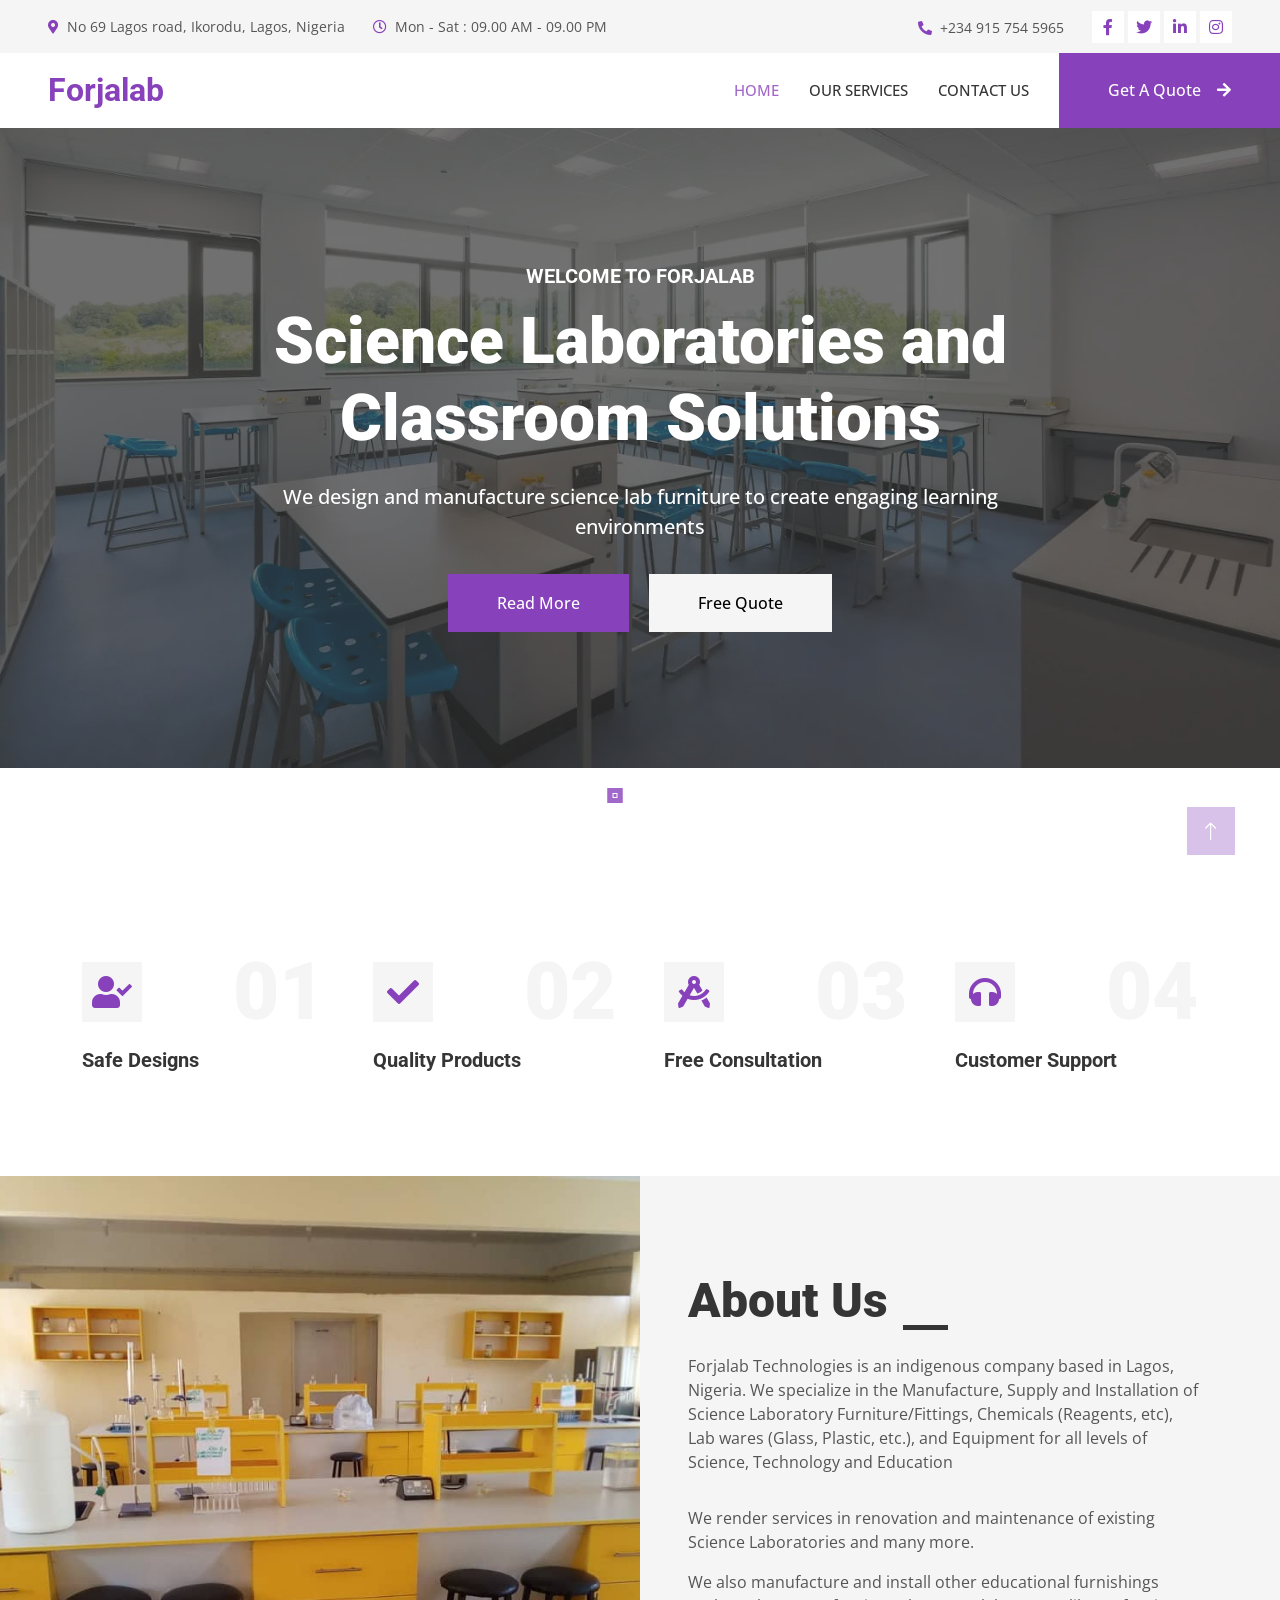
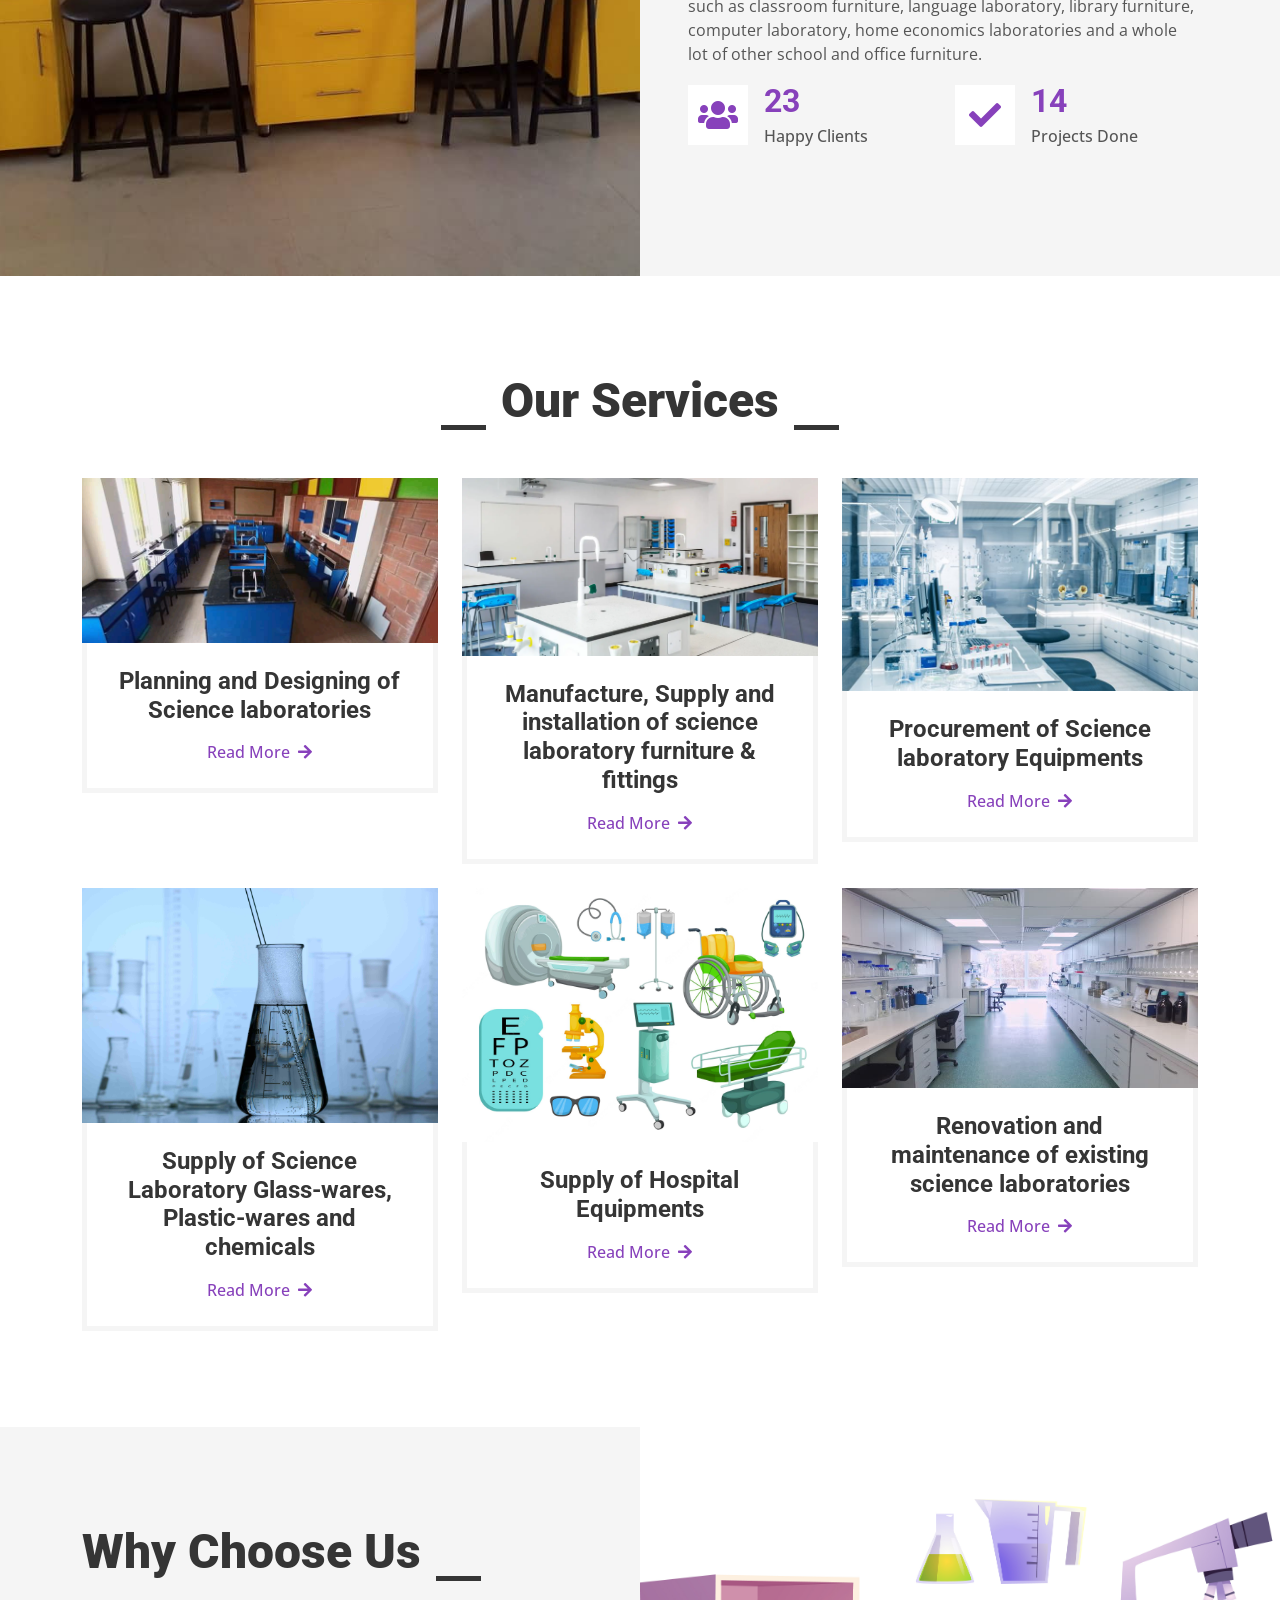
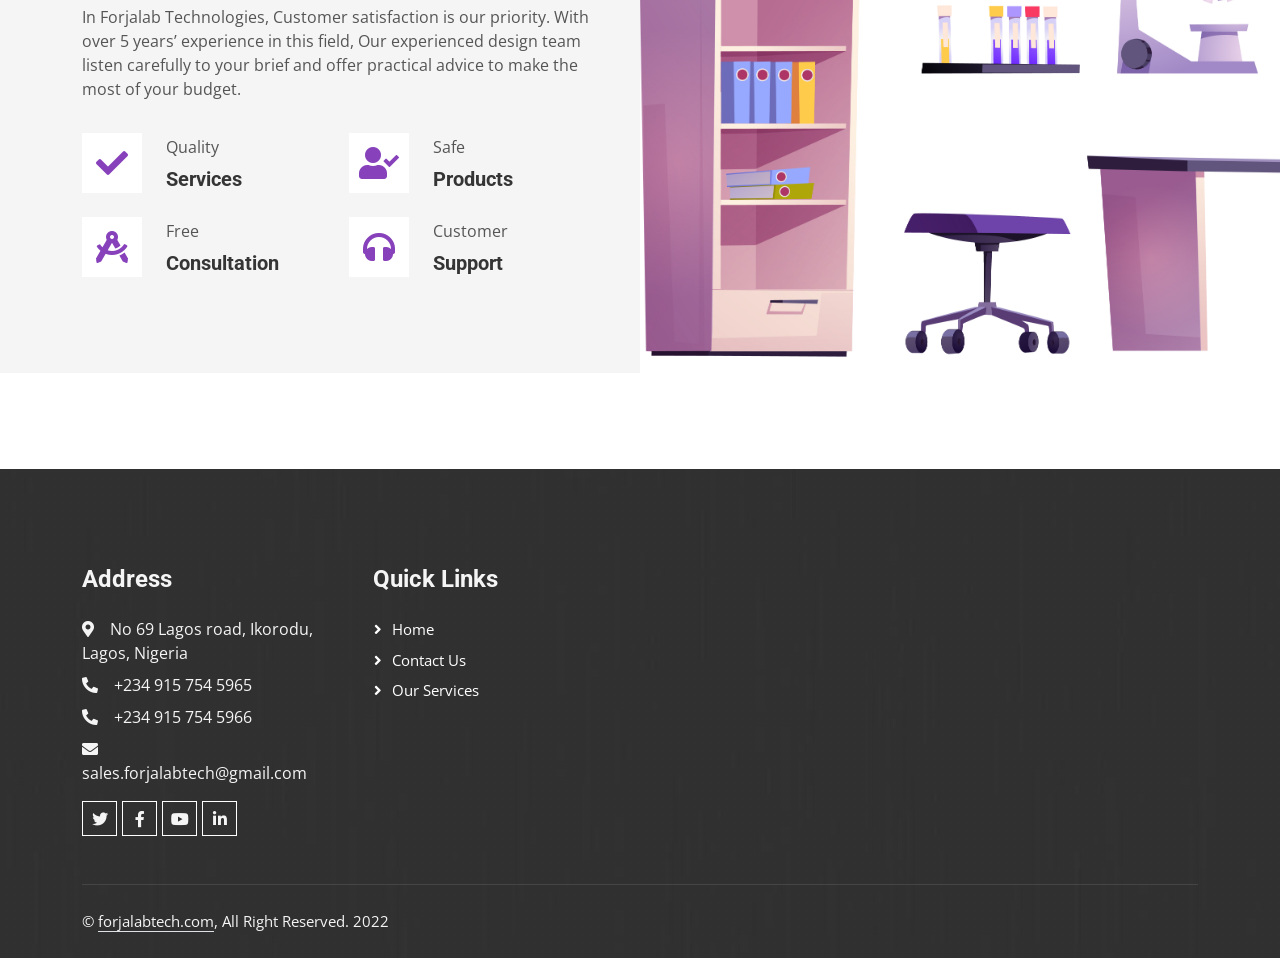
==== commit 3d62cacf: "jkvkhbhb" ====
--- a/index.html
+++ b/index.html
@@ -412,118 +412,6 @@
     <!-- Feature End -->
 
 
-    <!-- Projects Start -->
-    <div class="container-xxl py-5">
-        <div class="container">
-            <div class="section-title text-center">
-                <h1 class="display-5 mb-5">Our Projects</h1>
-            </div>
-            <div class="row mt-n2 wow fadeInUp" data-wow-delay="0.3s">
-                <div class="col-12 text-center">
-                    <ul class="list-inline mb-5" id="portfolio-flters">
-                        <li class="mx-2 active" data-filter="*">All</li>
-                        <li class="mx-2" data-filter=".first">Laboratory Equipments</li>
-                        <li class="mx-2" data-filter=".second">Laboratory Furniture and fittings</li>
-                    </ul>
-                </div>
-            </div>
-            <div class="row g-4 portfolio-container">
-                <div class="col-lg-4 col-md-6 portfolio-item first wow fadeInUp" data-wow-delay="0.1s">
-                    <div class="rounded overflow-hidden">
-                        <div class="position-relative overflow-hidden">
-                            <img class="img-fluid w-100" src="img/int1.jpg" alt="">
-                            <div class="portfolio-overlay">
-                                <a class="btn btn-square btn-outline-light mx-1" href="img/int1.jpg" data-lightbox="portfolio"><i class="fa fa-eye"></i></a>
-                                <a class="btn btn-square btn-outline-light mx-1" href=""><i class="fa fa-link"></i></a>
-                            </div>
-                        </div>
-                        <div class="border border-5 border-light border-top-0 p-4">
-                            <p class="text-primary fw-medium mb-2">Laboratory Equipments</p>
-                            <h5 class="lh-base mb-0"></a>
-                        </div>
-                    </div>
-                </div>
-                <div class="col-lg-4 col-md-6 portfolio-item second wow fadeInUp" data-wow-delay="0.3s">
-                    <div class="rounded overflow-hidden">
-                        <div class="position-relative overflow-hidden">
-                            <img class="img-fluid w-100" src="img/int2.jpg" alt="">
-                            <div class="portfolio-overlay">
-                                <a class="btn btn-square btn-outline-light mx-1" href="img/int2.jpg" data-lightbox="portfolio"><i class="fa fa-eye"></i></a>
-                                <a class="btn btn-square btn-outline-light mx-1" href=""><i class="fa fa-link"></i></a>
-                            </div>
-                        </div>
-                        <div class="border border-5 border-light border-top-0 p-4">
-                            <p class="text-primary fw-medium mb-2">Furniture & Fittings</p>
-                            <h5 class="lh-base mb-0"></a>
-                        </div>
-                    </div>
-                </div>
-                <div class="col-lg-4 col-md-6 portfolio-item first wow fadeInUp" data-wow-delay="0.5s">
-                    <div class="rounded overflow-hidden">
-                        <div class="position-relative overflow-hidden">
-                            <img class="img-fluid w-100" src="img/int6.jpg" alt="">
-                            <div class="portfolio-overlay">
-                                <a class="btn btn-square btn-outline-light mx-1" href="img/int6.jpg" data-lightbox="portfolio"><i class="fa fa-eye"></i></a>
-                                <a class="btn btn-square btn-outline-light mx-1" href=""><i class="fa fa-link"></i></a>
-                            </div>
-                        </div>
-                        <div class="border border-5 border-light border-top-0 p-4">
-                            <p class="text-primary fw-medium mb-2">Laboratory Equipments</p>
-                            <h5 class="lh-base mb-0"></a>
-                        </div>
-                    </div>
-                </div>
-                <div class="col-lg-4 col-md-6 portfolio-item second wow fadeInUp" data-wow-delay="0.1s">
-                    <div class="rounded overflow-hidden">
-                        <div class="position-relative overflow-hidden">
-                            <img class="img-fluid w-100" src="img/int10.jpg" alt="">
-                            <div class="portfolio-overlay">
-                                <a class="btn btn-square btn-outline-light mx-1" href="img/int10.jpg" data-lightbox="portfolio"><i class="fa fa-eye"></i></a>
-                                <a class="btn btn-square btn-outline-light mx-1" href=""><i class="fa fa-link"></i></a>
-                            </div>
-                        </div>
-                        <div class="border border-5 border-light border-top-0 p-4">
-                            <p class="text-primary fw-medium mb-2">Furniture & Fittings</p>
-                            <h5 class="lh-base mb-0"></a>
-                        </div>
-                    </div>
-                </div>
-                <div class="col-lg-4 col-md-6 portfolio-item first wow fadeInUp" data-wow-delay="0.3s">
-                    <div class="rounded overflow-hidden">
-                        <div class="position-relative overflow-hidden">
-                            <img class="img-fluid w-100" src="img/int11.jpg" alt="">
-                            <div class="portfolio-overlay">
-                                <a class="btn btn-square btn-outline-light mx-1" href="img/int11.jpg" data-lightbox="portfolio"><i class="fa fa-eye"></i></a>
-                                <a class="btn btn-square btn-outline-light mx-1" href=""><i class="fa fa-link"></i></a>
-                            </div>
-                        </div>
-                        <div class="border border-5 border-light border-top-0 p-4">
-                            <p class="text-primary fw-medium mb-2">Laboratory Equipments</p>
-                            <h5 class="lh-base mb-0"></a>
-                        </div>
-                    </div>
-                </div>
-                <div class="col-lg-4 col-md-6 portfolio-item second wow fadeInUp" data-wow-delay="0.5s">
-                    <div class="rounded overflow-hidden">
-                        <div class="position-relative overflow-hidden">
-                            <img class="img-fluid w-100" src="img/int15.jpg" alt="">
-                            <div class="portfolio-overlay">
-                                <a class="btn btn-square btn-outline-light mx-1" href="img/int15.jpg" data-lightbox="portfolio"><i class="fa fa-eye"></i></a>
-                                <a class="btn btn-square btn-outline-light mx-1" href=""><i class="fa fa-link"></i></a>
-                            </div>
-                        </div>
-                        <div class="border border-5 border-light border-top-0 p-4">
-                            <p class="text-primary fw-medium mb-2">Furniture & Fittings</p>
-                            <h5 class="lh-base mb-0"></a>
-                        </div>
-                    </div>
-                </div>
-            </div>
-        </div>
-    </div>
-    <!-- Projects End -->
-
-
     <!-- Testimonial Start -->
     <!--<div class="container-xxl py-5 wow fadeInUp" data-wow-delay="0.1s">
         <div class="container">
@@ -567,8 +455,9 @@
             <div class="row g-5">
                 <div class="col-lg-3 col-md-6">
                     <h4 class="text-light mb-4">Address</h4>
-                    <p class="mb-2"><i class="fa fa-map-marker-alt me-3"></i>Lagos, Nigeria. </p>
-                    <p class="mb-2"><i class="fa fa-phone-alt me-3"></i>++234 703 010 7780</p>
+                    <p class="mb-2"><i class="fa fa-map-marker-alt me-3"></i>No 69 Lagos road, Ikorodu, Lagos, Nigeria</p>
+                    <p class="mb-2"><i class="fa fa-phone-alt me-3"></i>+234 915 754 5965</p>
+                    <p class="mb-2"><i class="fa fa-phone-alt me-3"></i>+234 915 754 5966</p>
                     <p class="mb-2"><i class="fa fa-envelope me-3"></i>sales.forjalabtech@gmail.com</p>
                     <div class="d-flex pt-2">
                         <a class="btn btn-outline-light btn-social" href=""><i class="fab fa-twitter"></i></a>
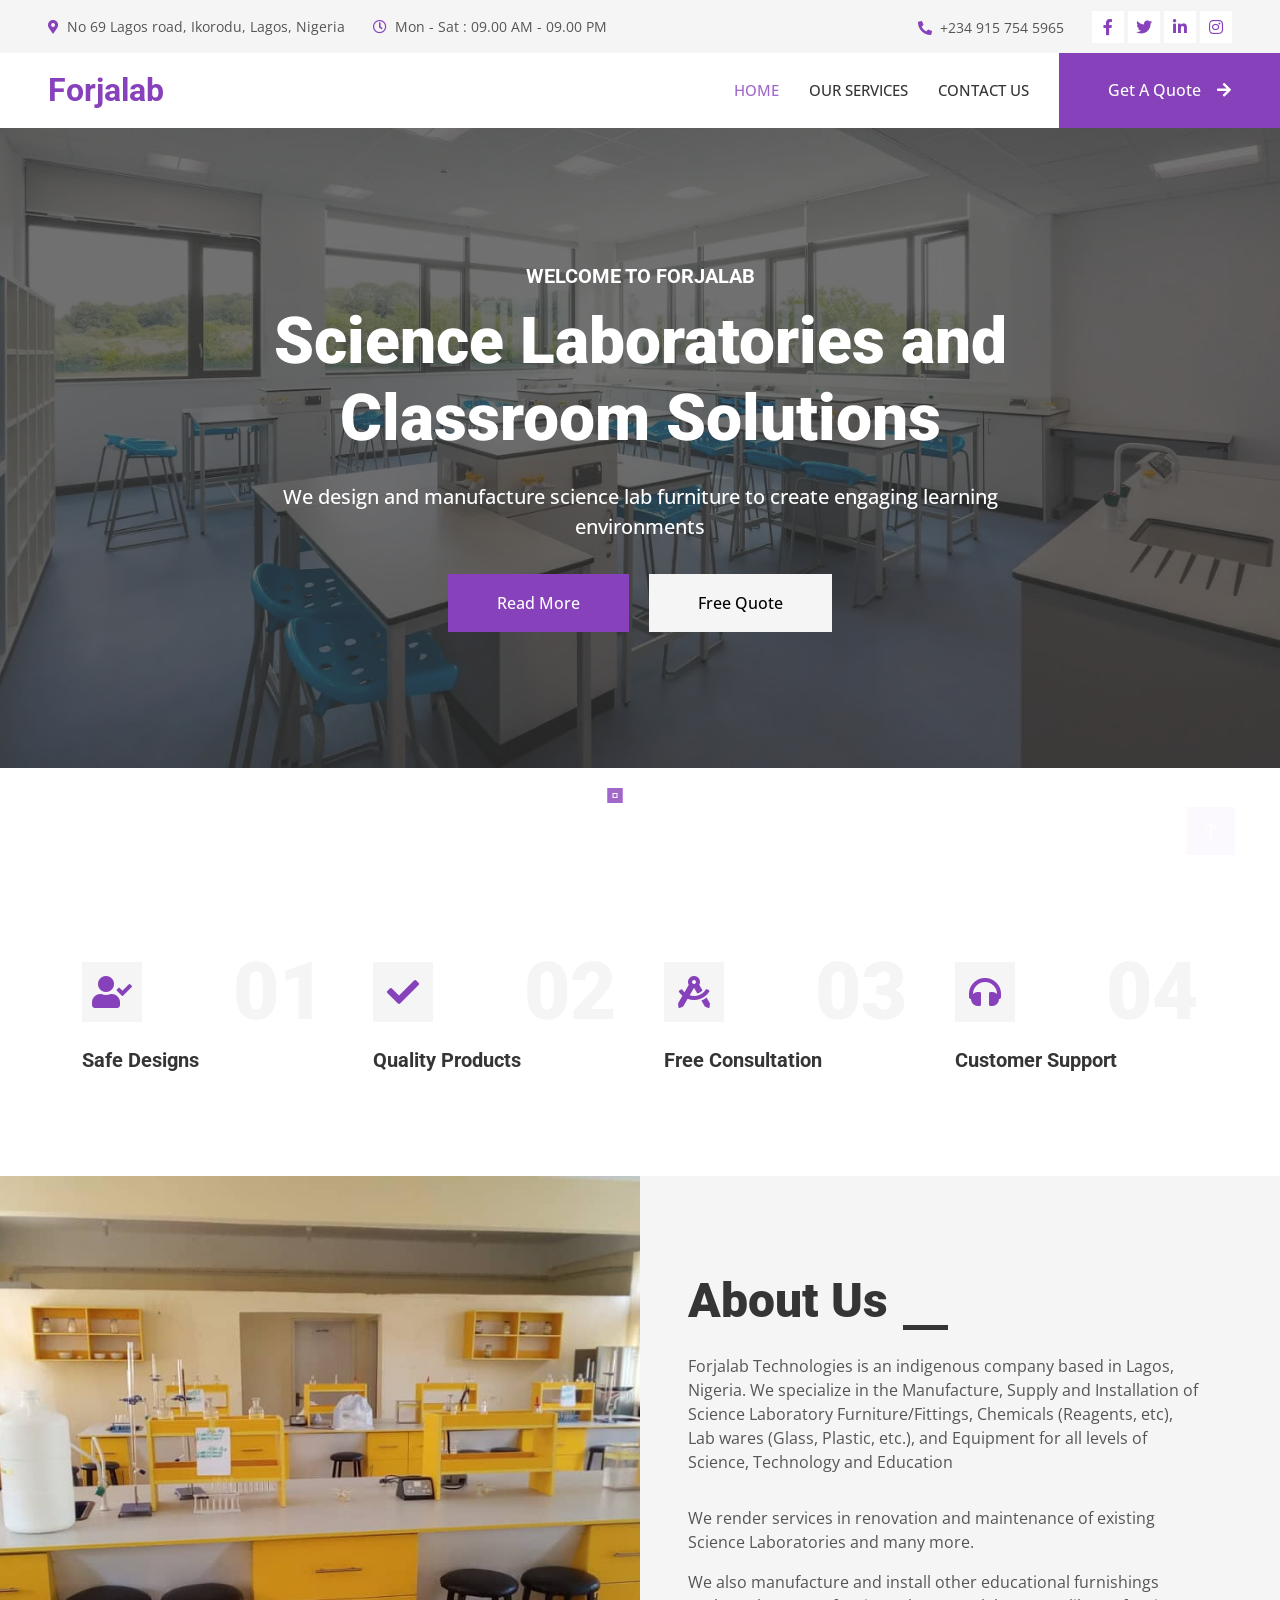
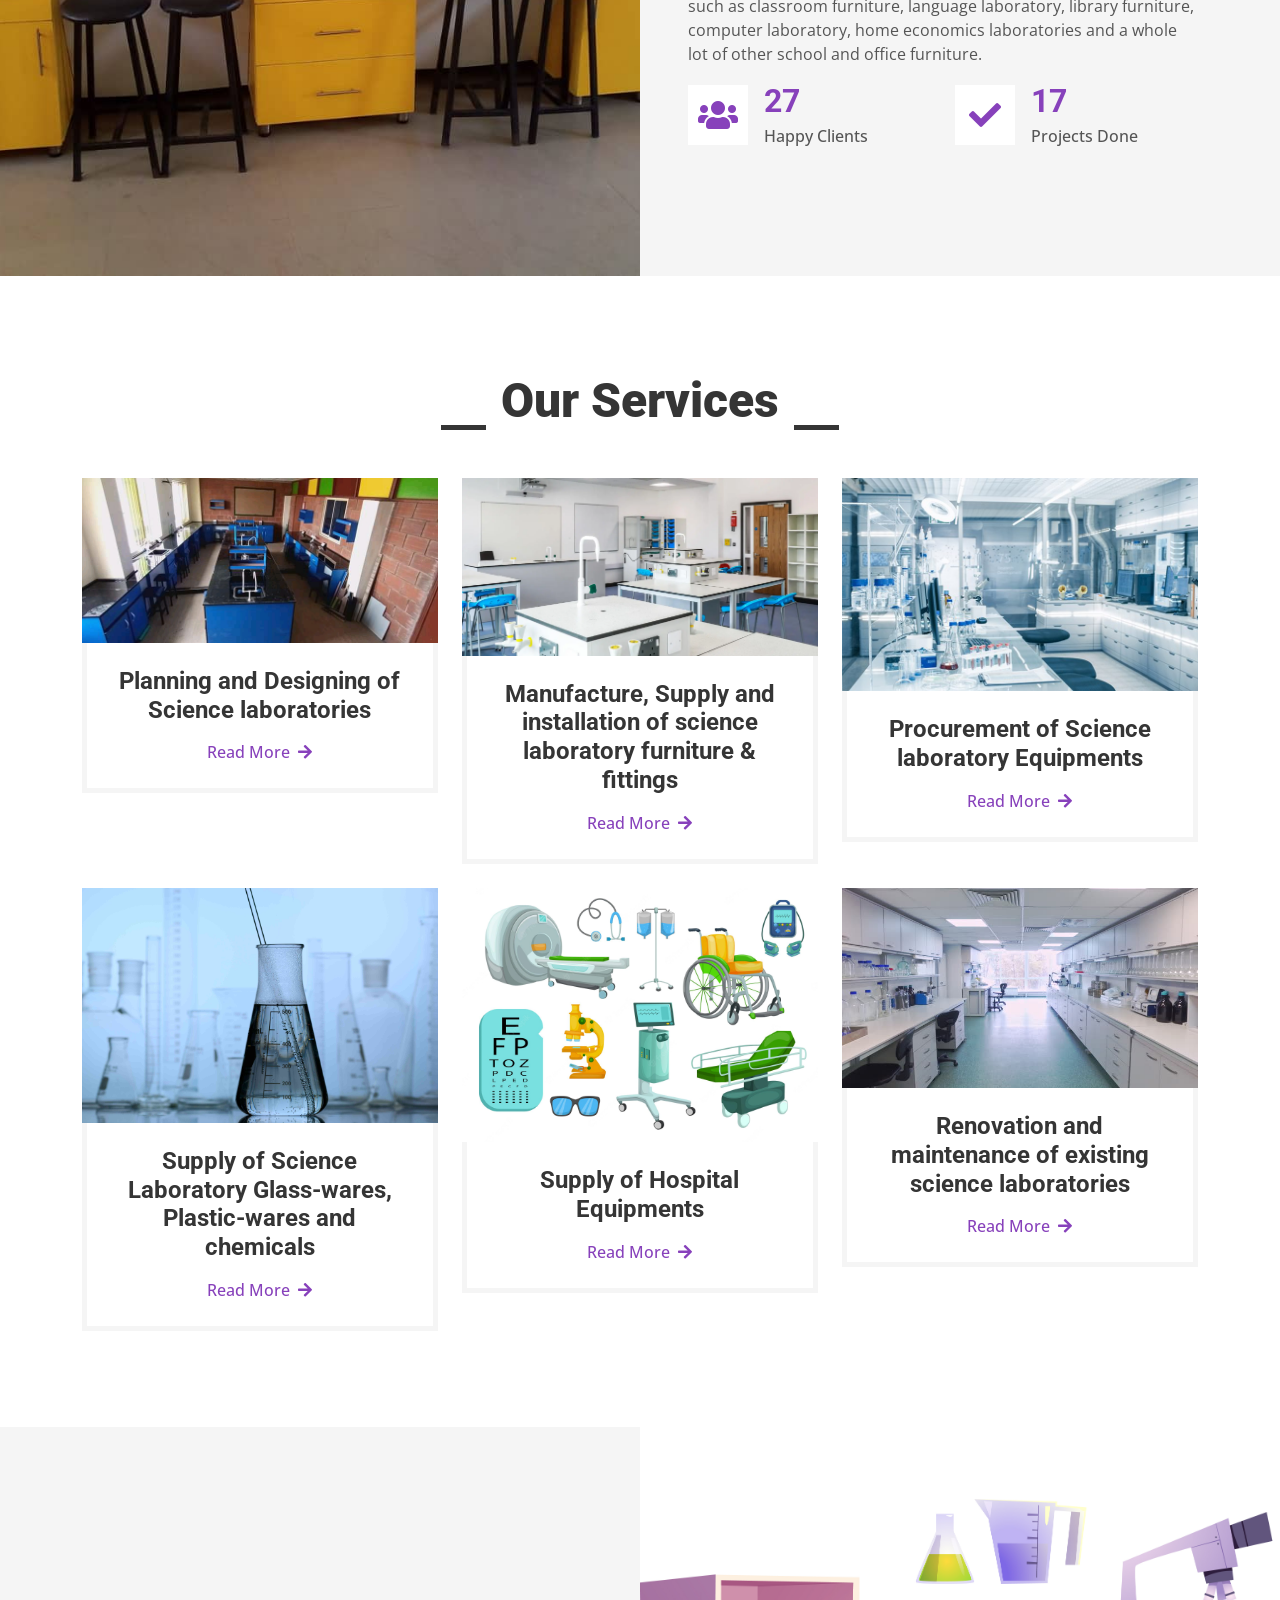
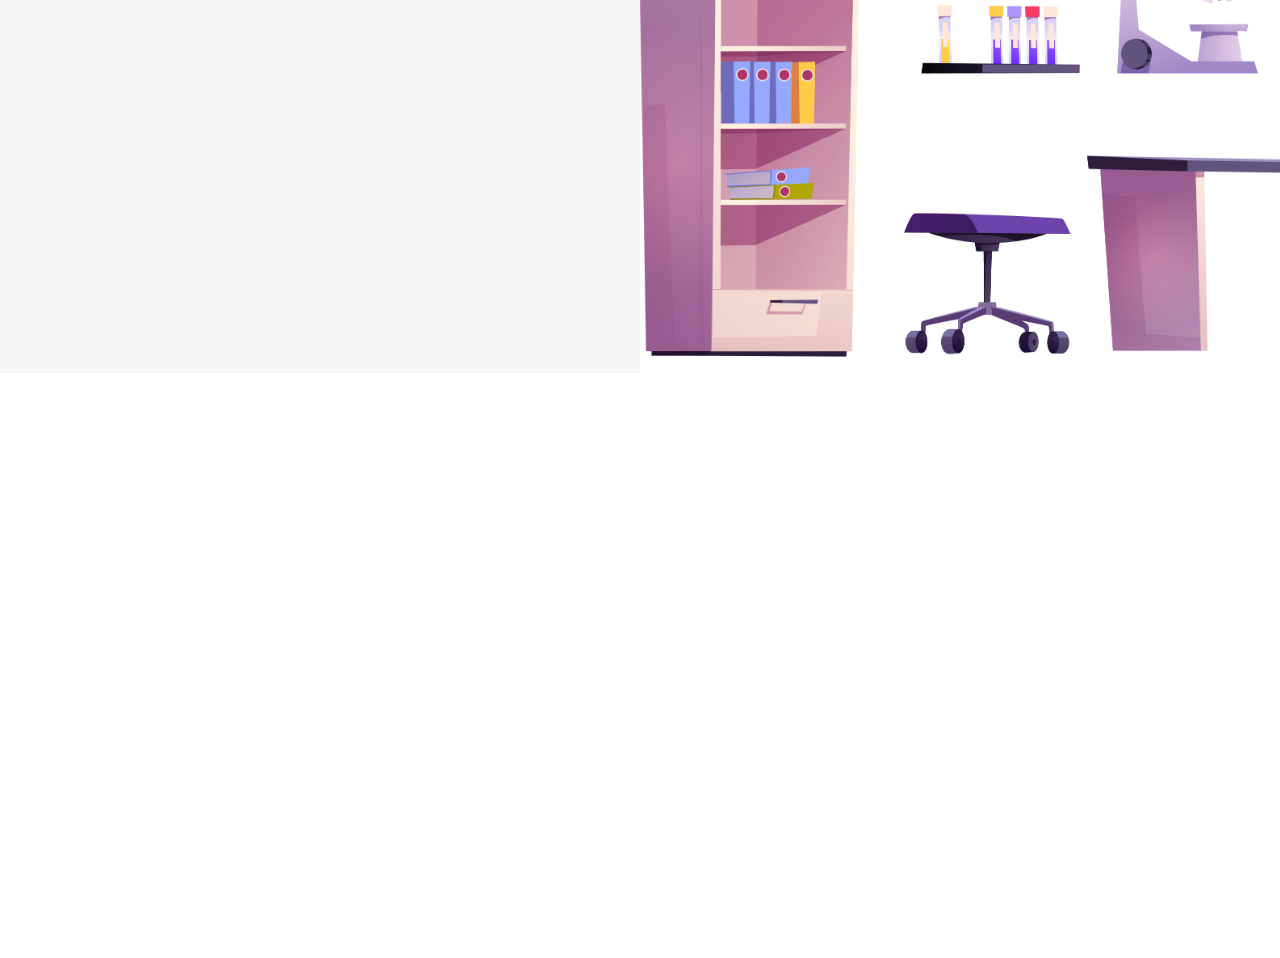
==== commit 8e210825: ".w,kewmgwtg" ====
--- a/index.html
+++ b/index.html
@@ -456,8 +456,8 @@
                 <div class="col-lg-3 col-md-6">
                     <h4 class="text-light mb-4">Address</h4>
                     <p class="mb-2"><i class="fa fa-map-marker-alt me-3"></i>No 69 Lagos road, Ikorodu, Lagos, Nigeria</p>
-                    <p class="mb-2"><i class="fa fa-phone-alt me-3"></i>+234 915 754 5965</p>
                     <p class="mb-2"><i class="fa fa-phone-alt me-3"></i>+234 915 754 5966</p>
+                    <p class="mb-2"><i class="fa fa-phone-alt me-3"></i>+234 915 754 5964</p>
                     <p class="mb-2"><i class="fa fa-envelope me-3"></i>sales.forjalabtech@gmail.com</p>
                     <div class="d-flex pt-2">
                         <a class="btn btn-outline-light btn-social" href=""><i class="fab fa-twitter"></i></a>
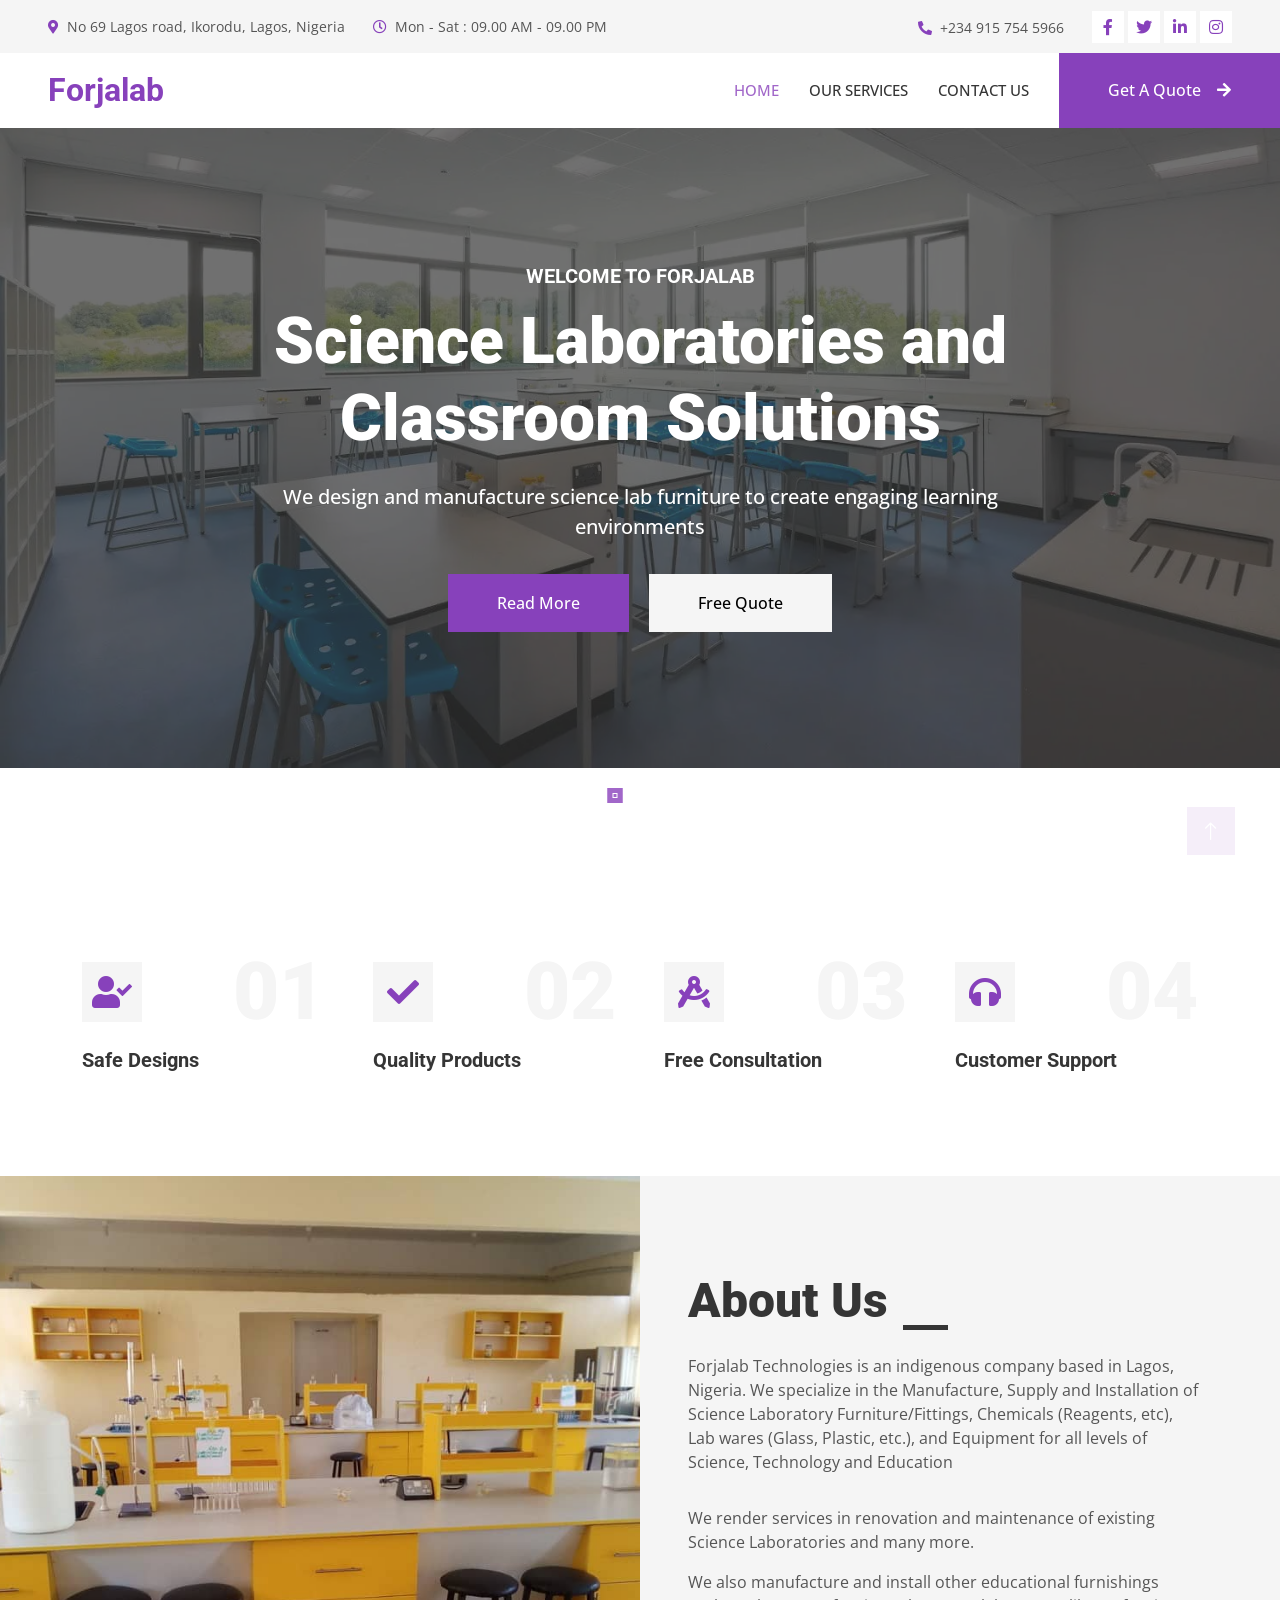
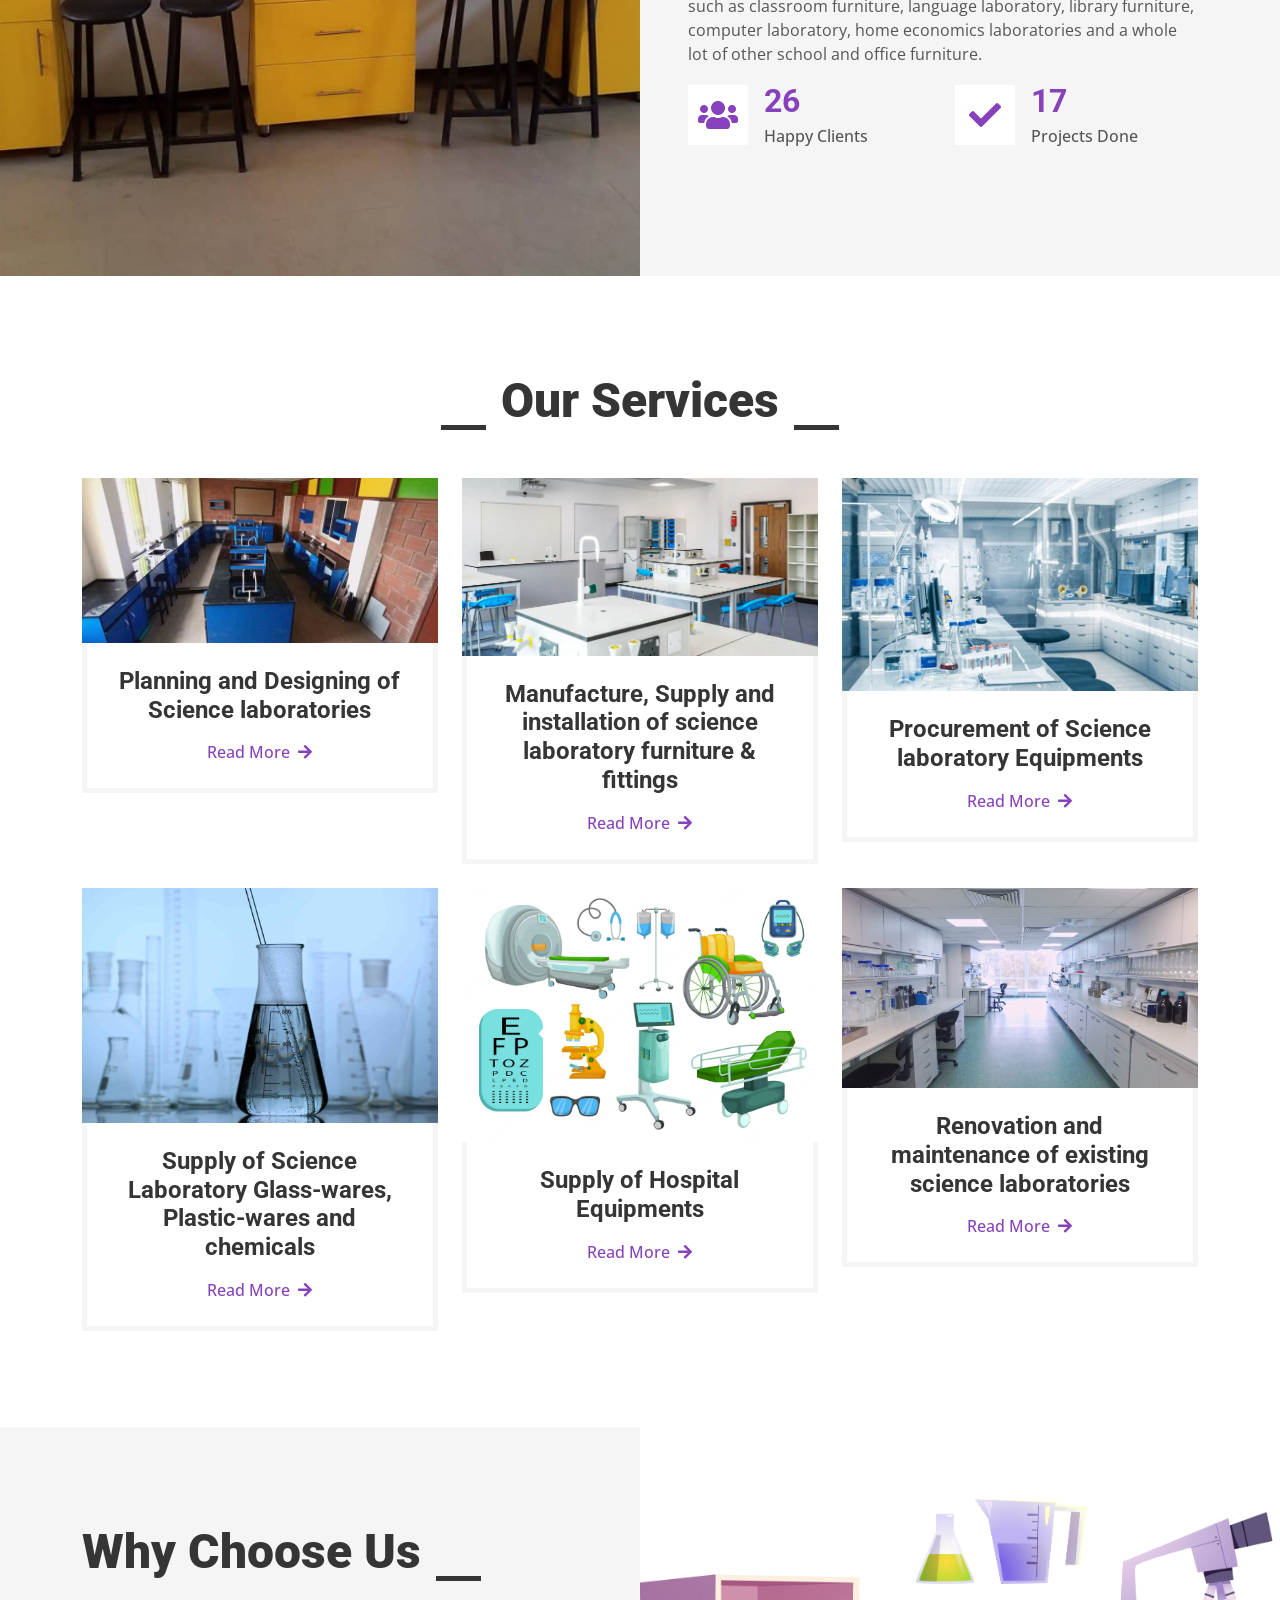
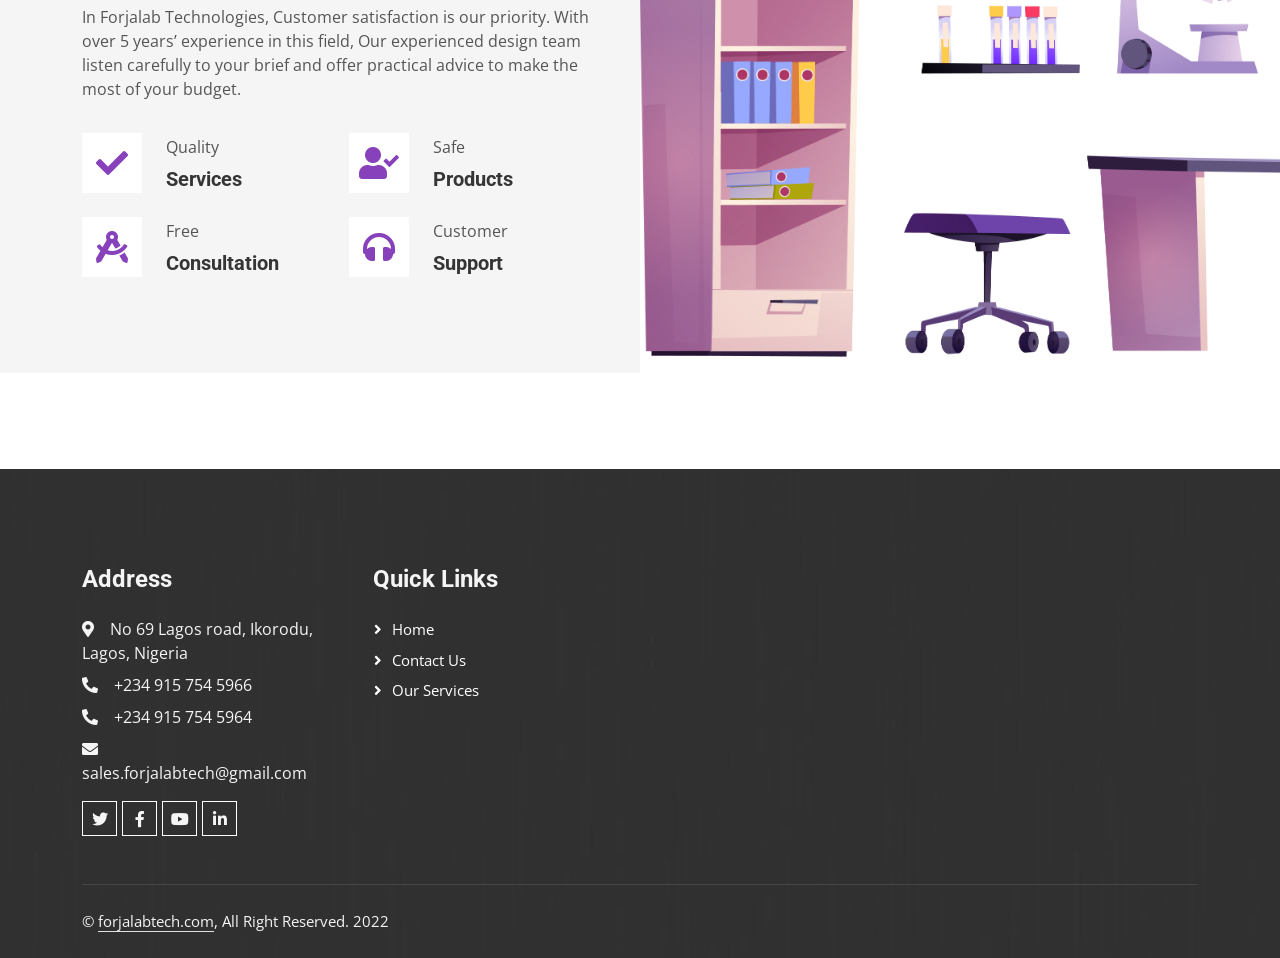
==== commit 3f55b10f: "update quote contact" ====
--- a/index.html
+++ b/index.html
@@ -58,7 +58,7 @@
             <div class="col-lg-5 px-5 text-end">
                 <div class="h-100 d-inline-flex align-items-center py-3 me-4">
                     <small class="fa fa-phone-alt text-primary me-2"></small>
-                    <small>+234 915 754 5965</small>
+                    <small>+234 915 754 5966</small>
                 </div>
                 <div class="h-100 d-inline-flex align-items-center">
                     <a class="btn btn-sm-square bg-white text-primary me-1" href=""><i class="fab fa-facebook-f"></i></a>
@@ -90,7 +90,7 @@
                     <a href="#" class="nav-link dropdown-toggle" data-bs-toggle="dropdown">Pages</a>
                     <div class="dropdown-menu fade-up m-0">
                         <a href="feature.html" class="dropdown-item">Feature</a>
-                        <a href="https://wa.link/be3dur" class="dropdown-item">Free Quote</a>
+                        <a href="hhttps://wa.link/xsimeu" class="dropdown-item">Free Quote</a>
                         <a href="team.html" class="dropdown-item">Our Team</a>
                         <a href="testimonial.html" class="dropdown-item">Testimonial</a>
                         <a href="404.html" class="dropdown-item">404 Page</a>
@@ -98,7 +98,7 @@
                 </div>-->
                 <a href="contact.html" class="nav-item nav-link">Contact Us</a>
             </div>
-            <a href="https://wa.link/be3dur" class="btn btn-primary py-4 px-lg-5 d-none d-lg-block">Get A Quote<i class="fa fa-arrow-right ms-3"></i></a>
+            <a href="https://wa.link/xsimeu" class="btn btn-primary py-4 px-lg-5 d-none d-lg-block">Get A Quote<i class="fa fa-arrow-right ms-3"></i></a>
         </div>
     </nav>
     <!-- Navbar End -->
@@ -117,7 +117,7 @@
                                 <h1 class="display-3 text-white animated slideInDown mb-4">Science Laboratories and Classroom Solutions</h1>
                                 <p class="fs-5 fw-medium text-white mb-4 pb-2">We design and manufacture science lab furniture to create engaging learning environments</p>
                                 <a href="service.html" class="btn btn-primary py-md-3 px-md-5 me-3 animated slideInLeft">Read More</a>
-                                <a href="https://wa.link/be3dur" class="btn btn-light py-md-3 px-md-5 animated slideInRight">Free Quote</a>
+                                <a href="https://wa.link/xsimeu" class="btn btn-light py-md-3 px-md-5 animated slideInRight">Free Quote</a>
                             </div>
                         </div>
                     </div>
@@ -133,7 +133,7 @@
                                 <h1 class="display-3 text-white animated slideInDown mb-4">Durable Laboratory Equipments and Furniture</h1>
                                 <p class="fs-5 fw-medium text-white mb-4 pb-2">Our Science Laboratories create a safe working environment for all students and teaching staff</p>
                                 <a href="service.html" class="btn btn-primary py-md-3 px-md-5 me-3 animated slideInLeft">Read More</a>
-                                <a href="https://wa.link/be3dur" class="btn btn-light py-md-3 px-md-5 animated slideInRight">Free Quote</a>
+                                <a href="https://wa.link/xsimeu" class="btn btn-light py-md-3 px-md-5 animated slideInRight">Free Quote</a>
                             </div>
                         </div>
                     </div>
@@ -149,7 +149,7 @@
                                 <h1 class="display-3 text-white animated slideInDown mb-4">Furnishing Essentials for school labs</h1>
                                 <p class="fs-5 fw-medium text-white mb-4 pb-2">Get the versatility you need and the standards you trust from furnishings that serve as a catalyst for your observations and experiments.</p>
                                 <a href="service.html" class="btn btn-primary py-md-3 px-md-5 me-3 animated slideInLeft">Read More</a>
-                                <a href="https://wa.link/be3dur" class="btn btn-light py-md-3 px-md-5 animated slideInRight">Free Quote</a>
+                                <a href="https://wa.link/xsimeu" class="btn btn-light py-md-3 px-md-5 animated slideInRight">Free Quote</a>
                             </div>
                         </div>
                     </div>
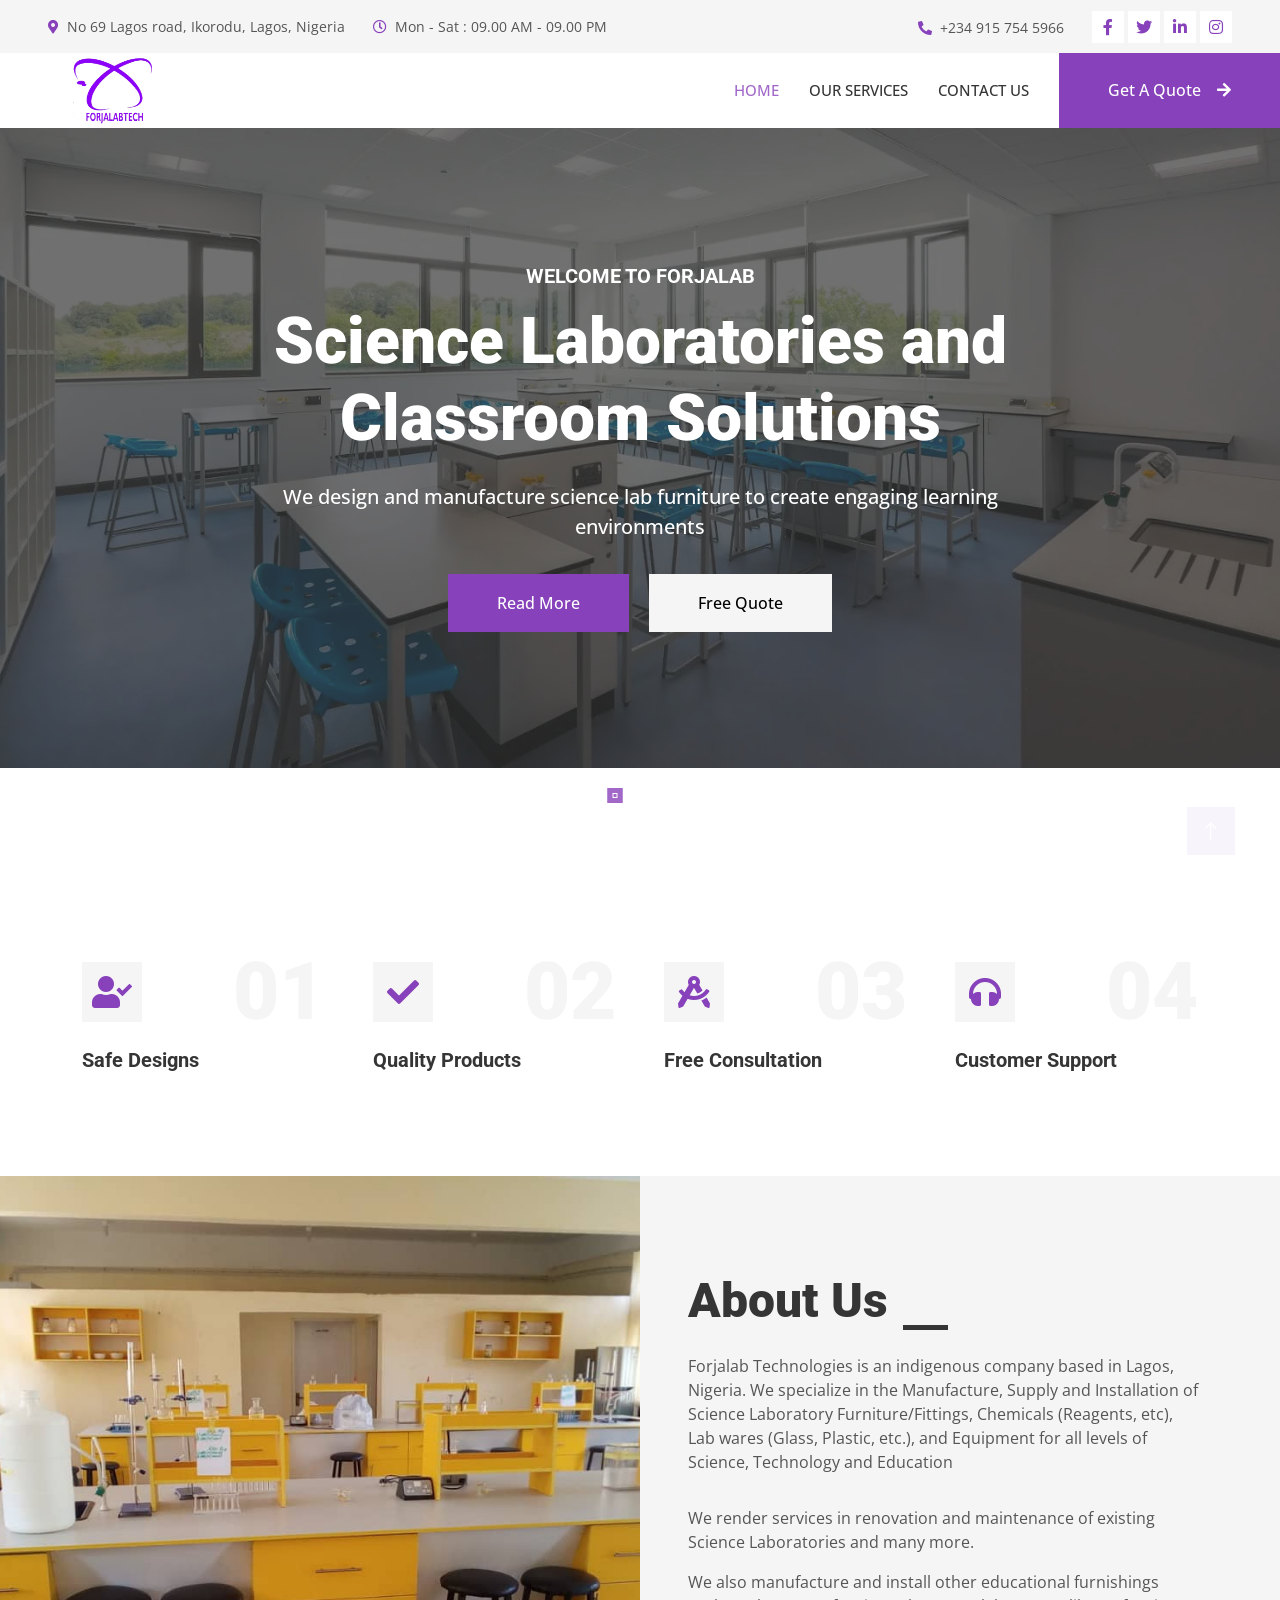
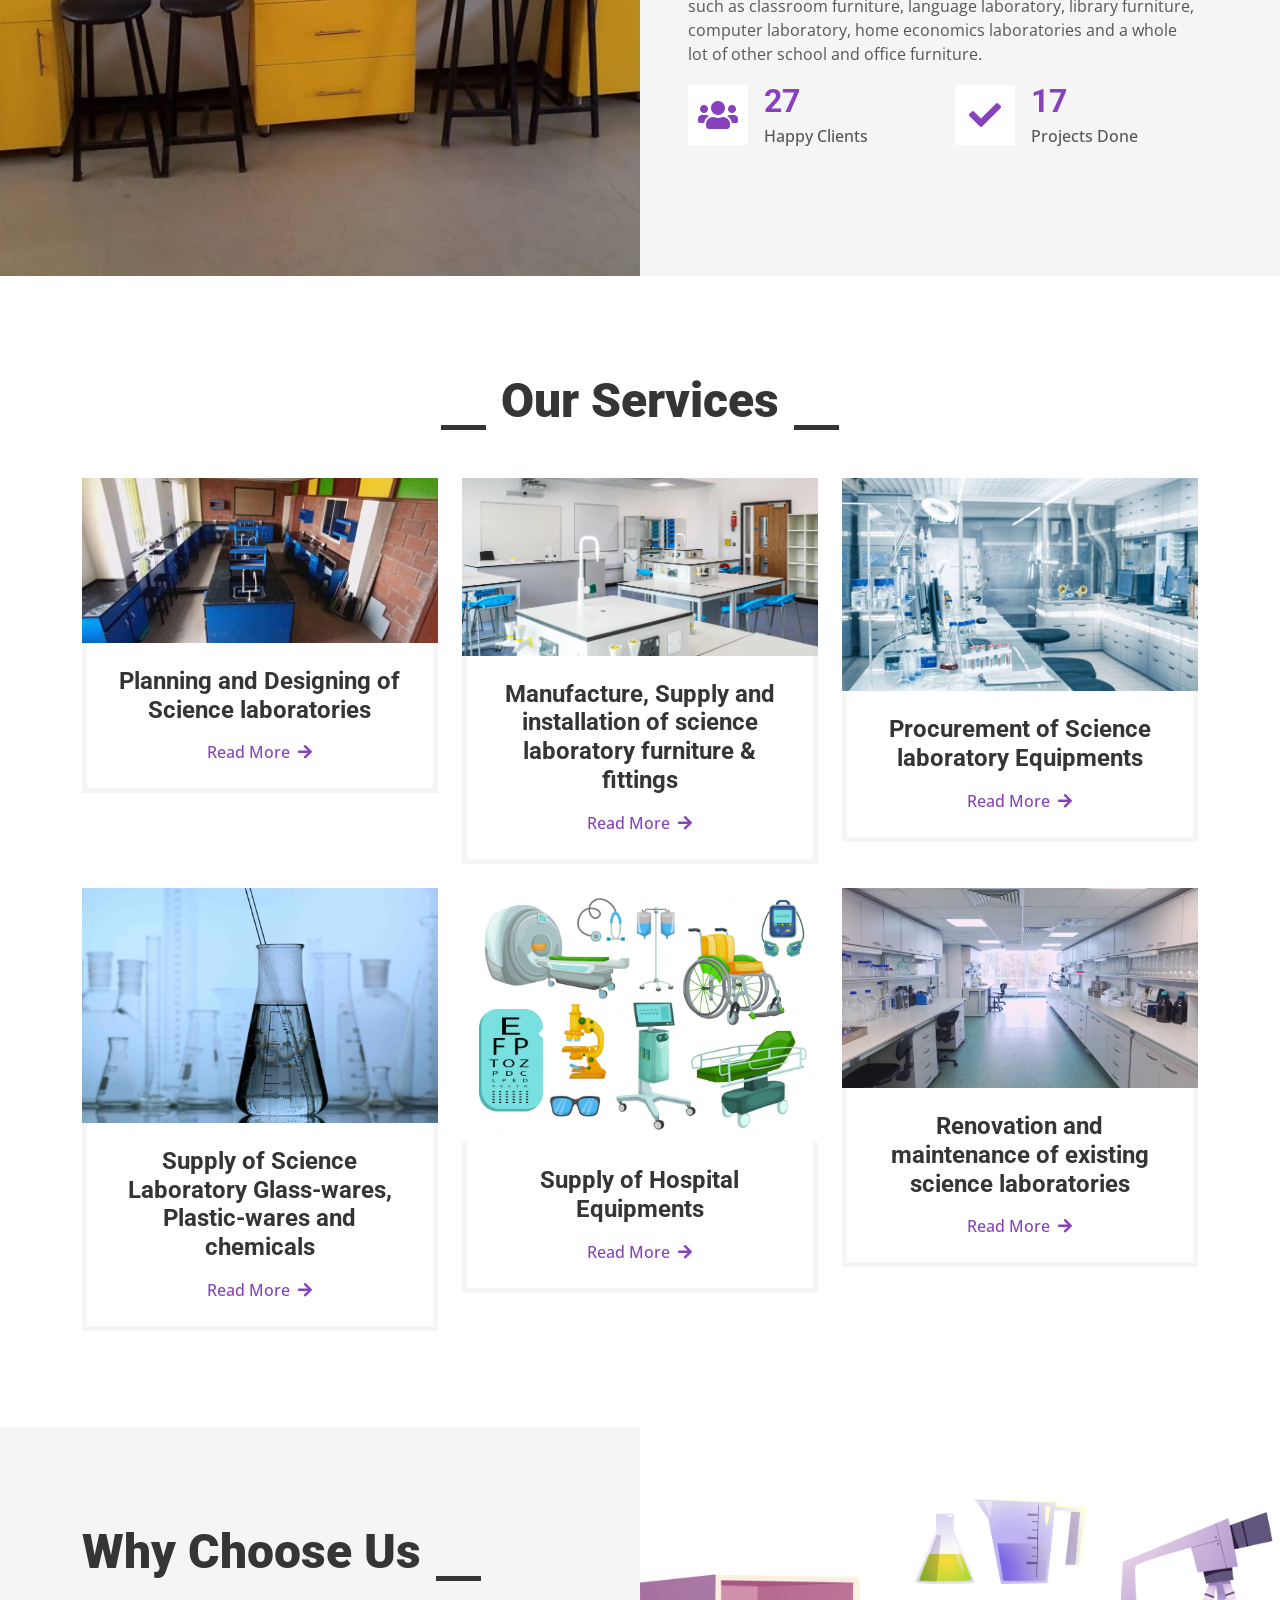
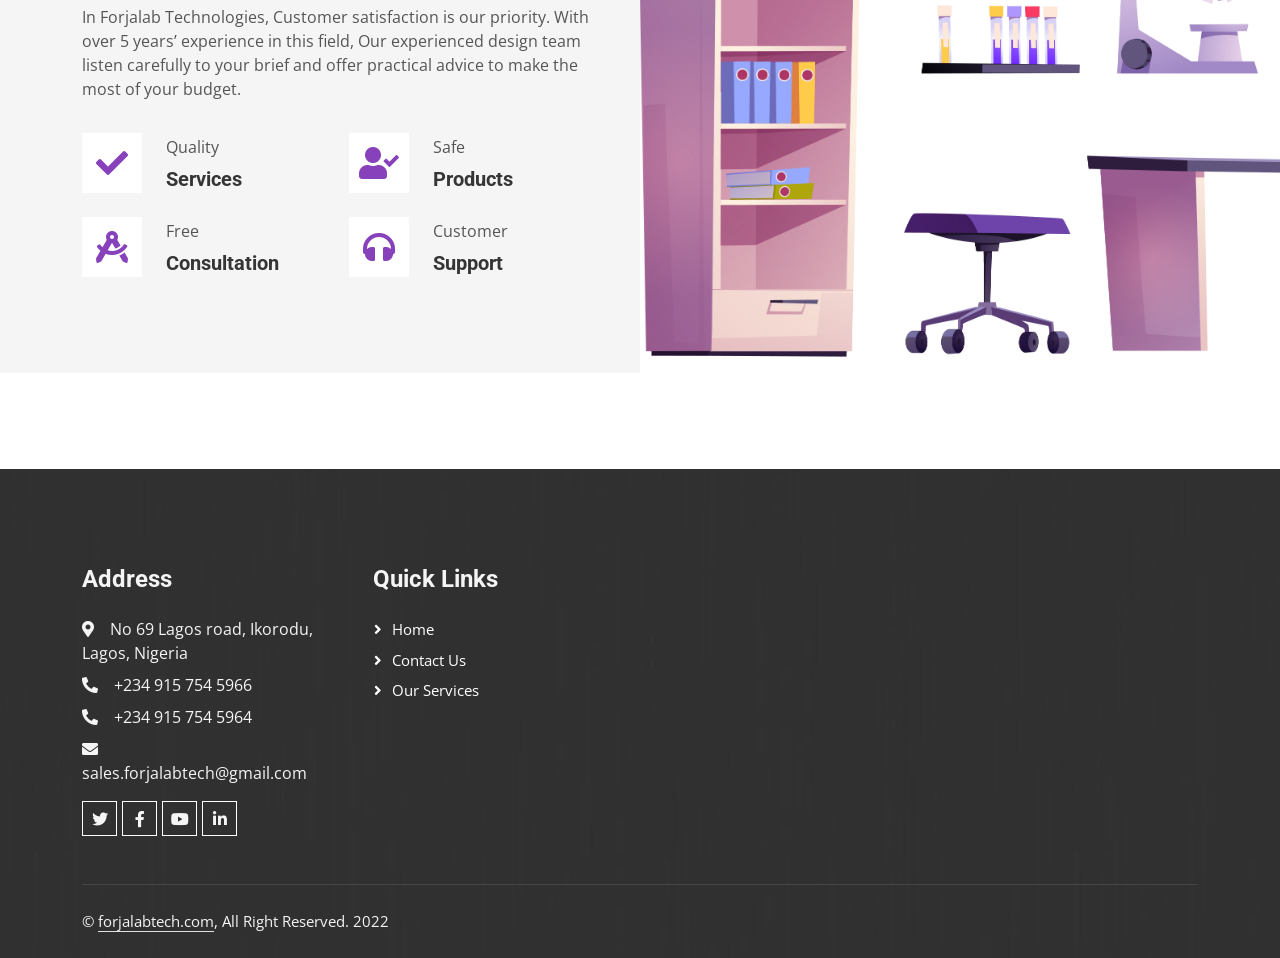
==== commit dd0fe8e0: "logo" ====
--- a/index.html
+++ b/index.html
@@ -75,7 +75,8 @@
     <!-- Navbar Start -->
     <nav class="navbar navbar-expand-lg bg-white navbar-light sticky-top p-0">
         <a href="index.html" class="navbar-brand d-flex align-items-center px-4 px-lg-5">
-            <h2 class="m-0 text-primary">Forjalab</h2>
+            <img src="img/logo1.png" class="m-0 text-primary" alt="" style="width:130px;height:120px;">
+            <!--<h2 class="m-0 text-primary">Forjalab</h2>-->
         </a>
         <button type="button" class="navbar-toggler me-4" data-bs-toggle="collapse" data-bs-target="#navbarCollapse">
             <span class="navbar-toggler-icon"></span>
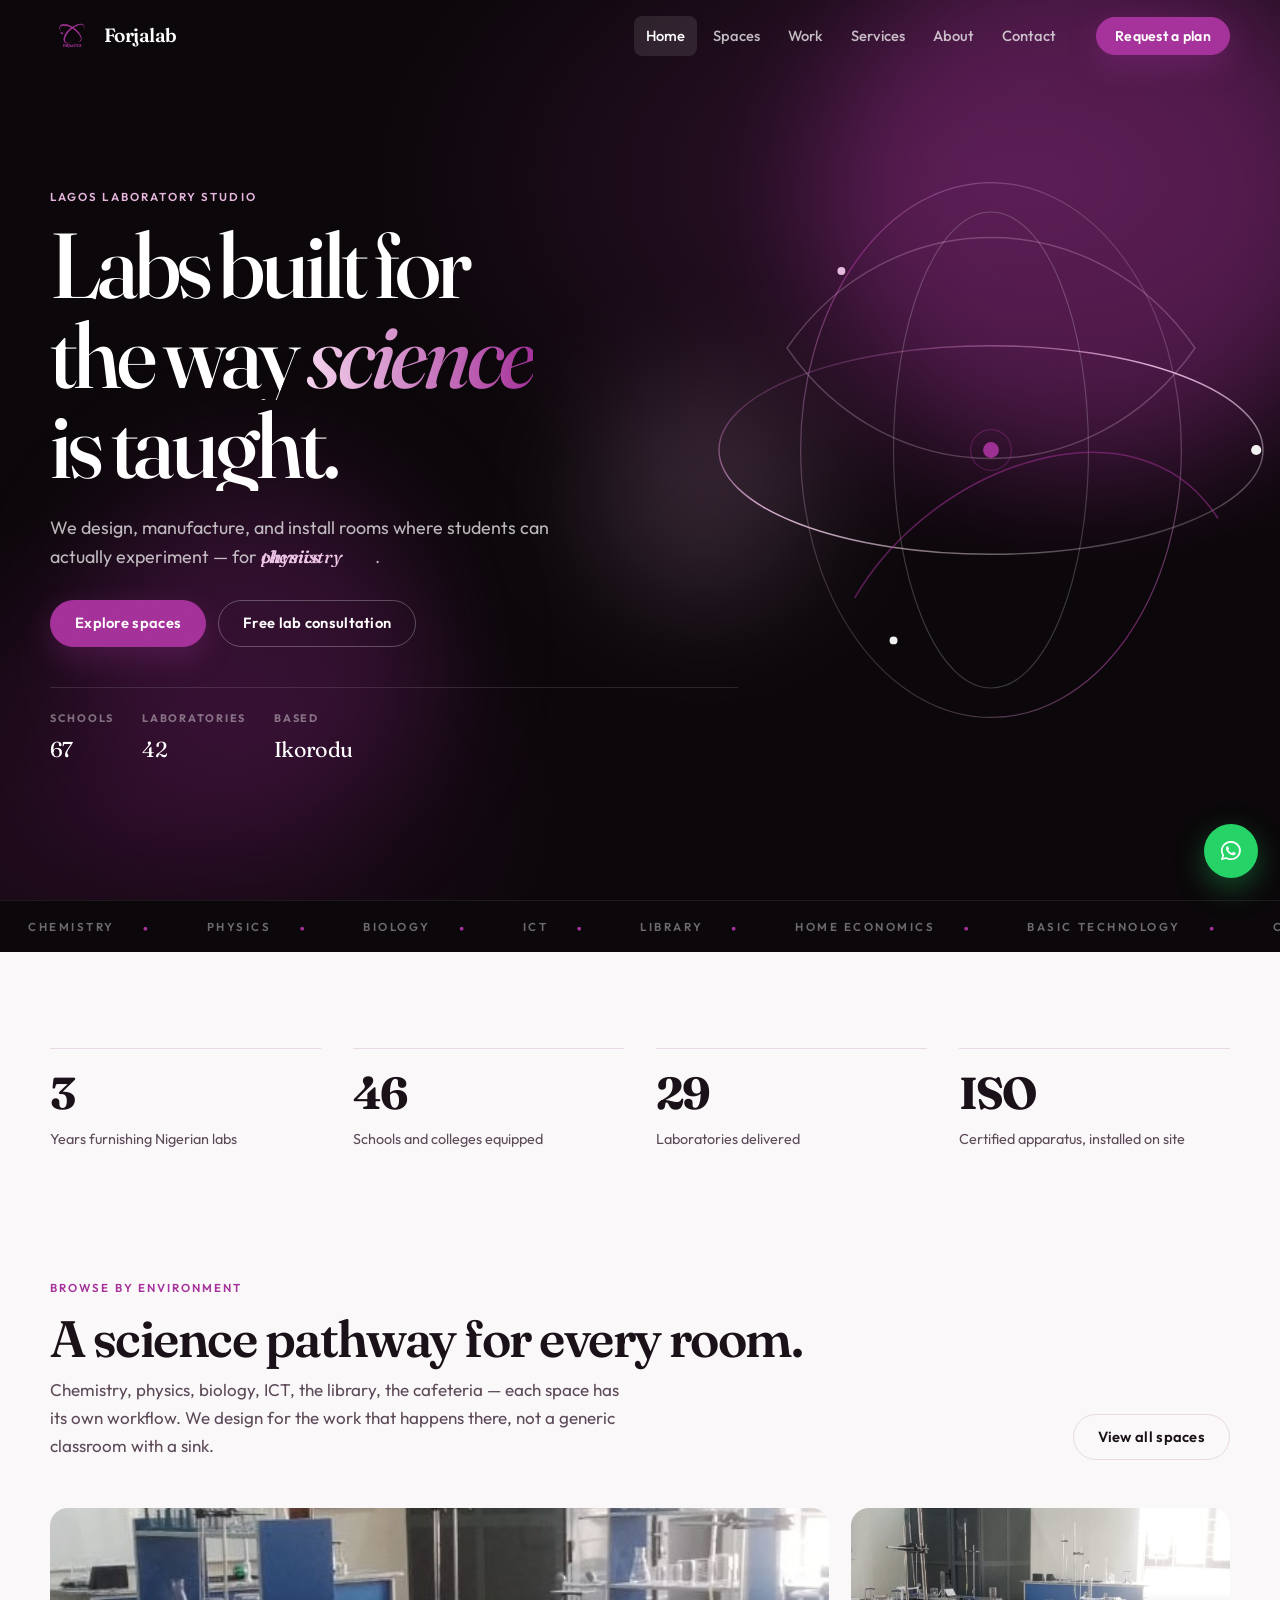
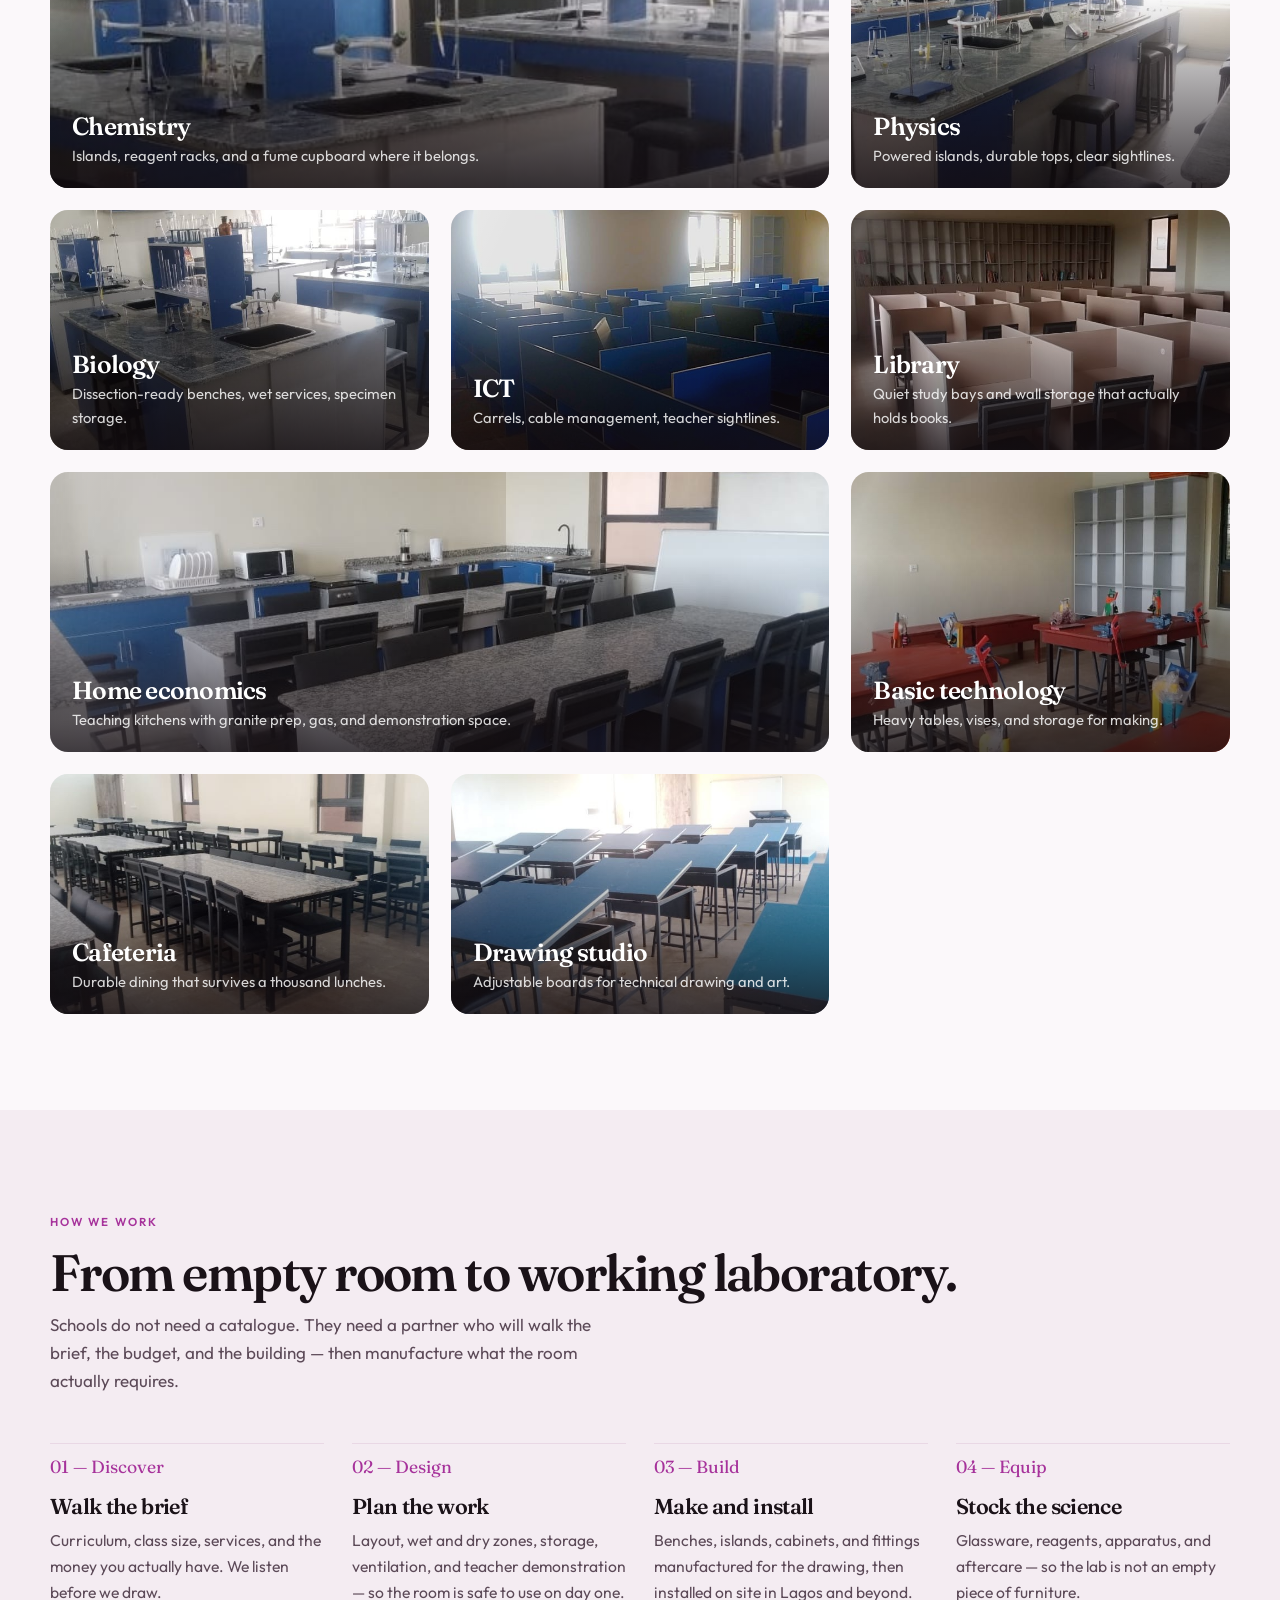
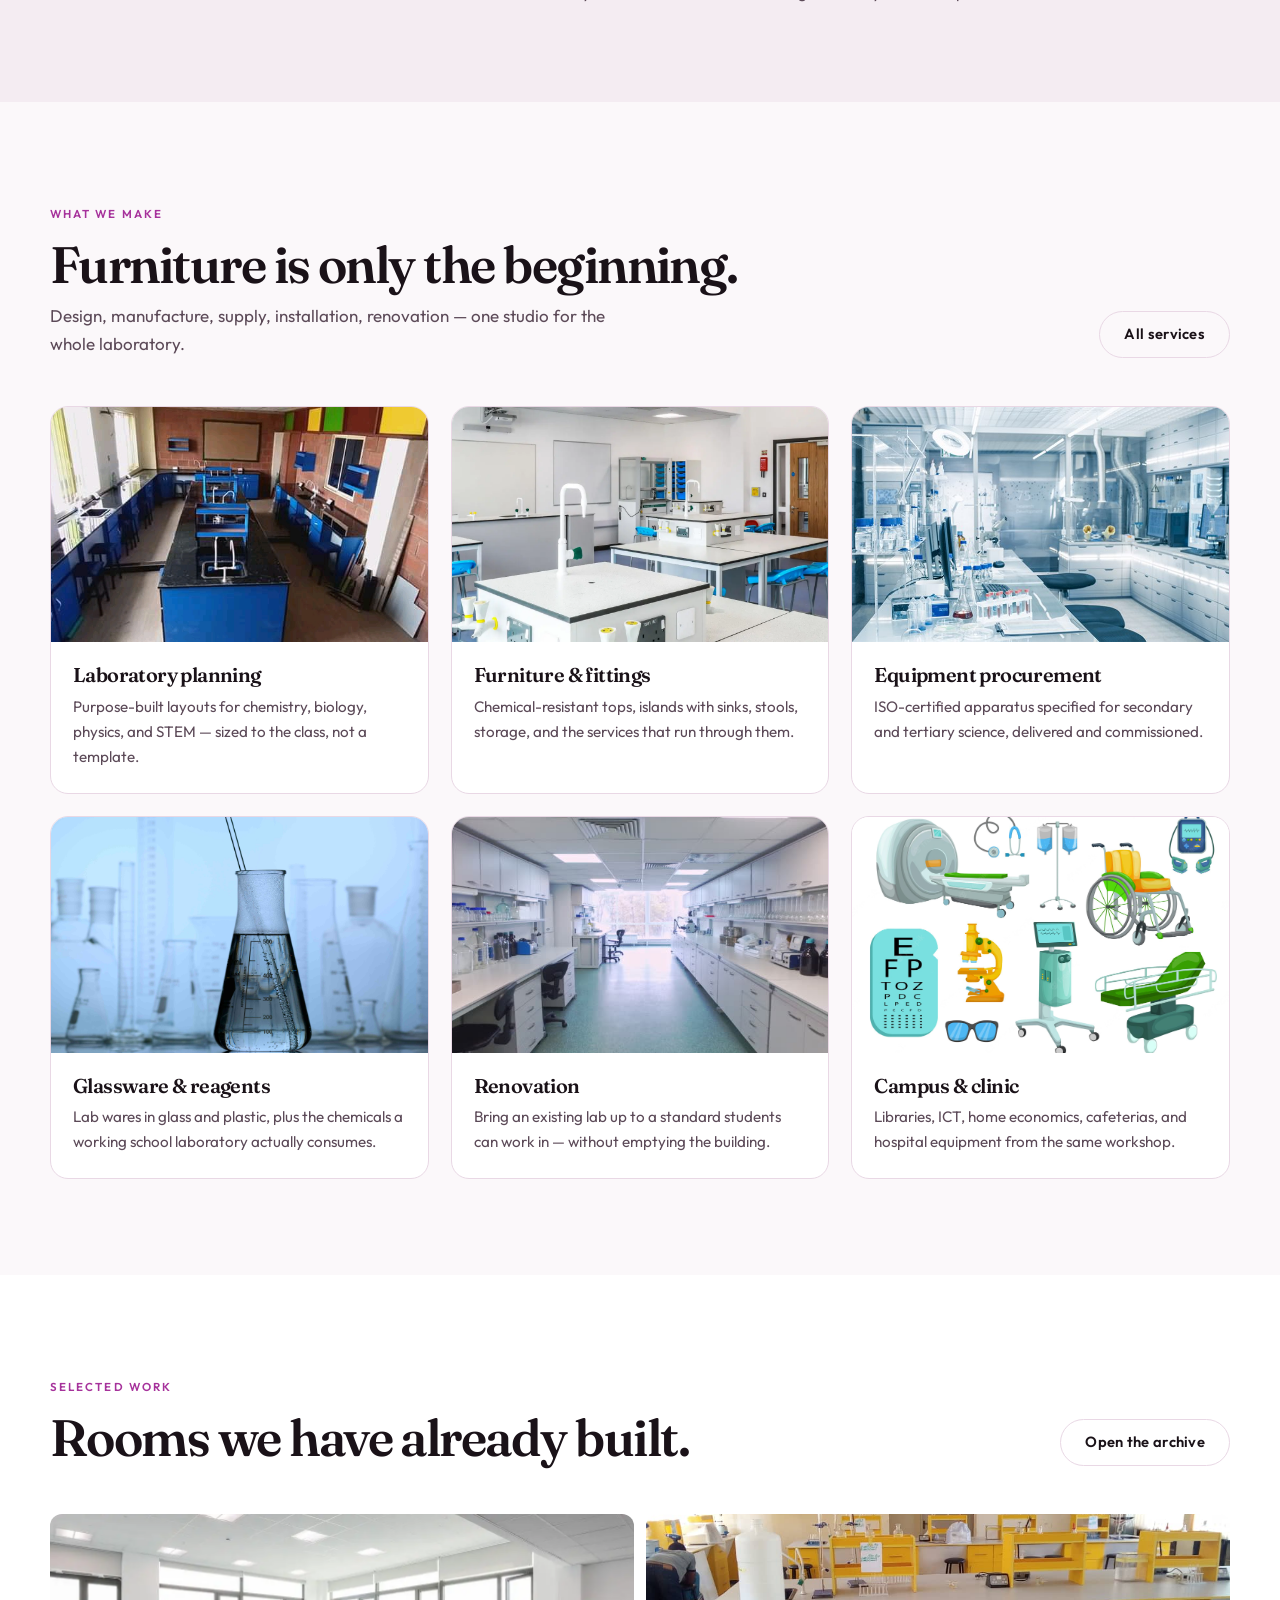
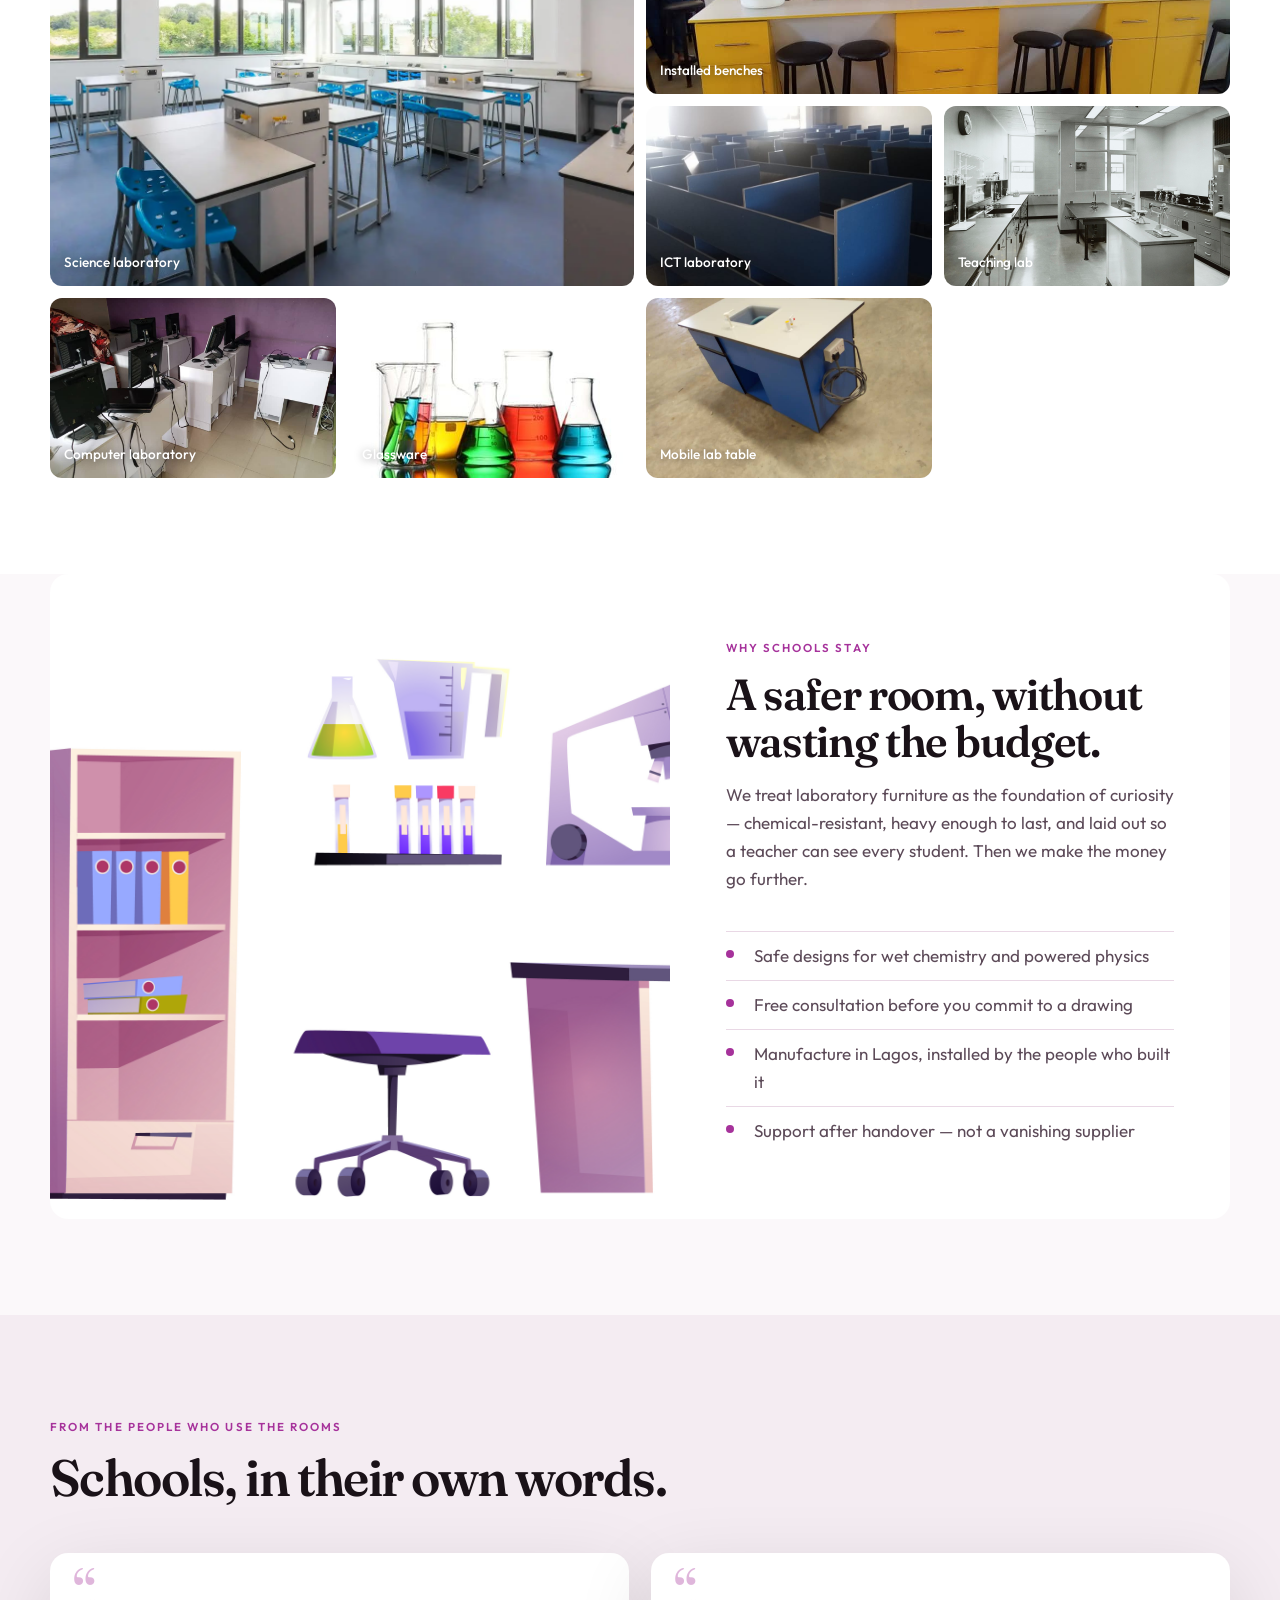
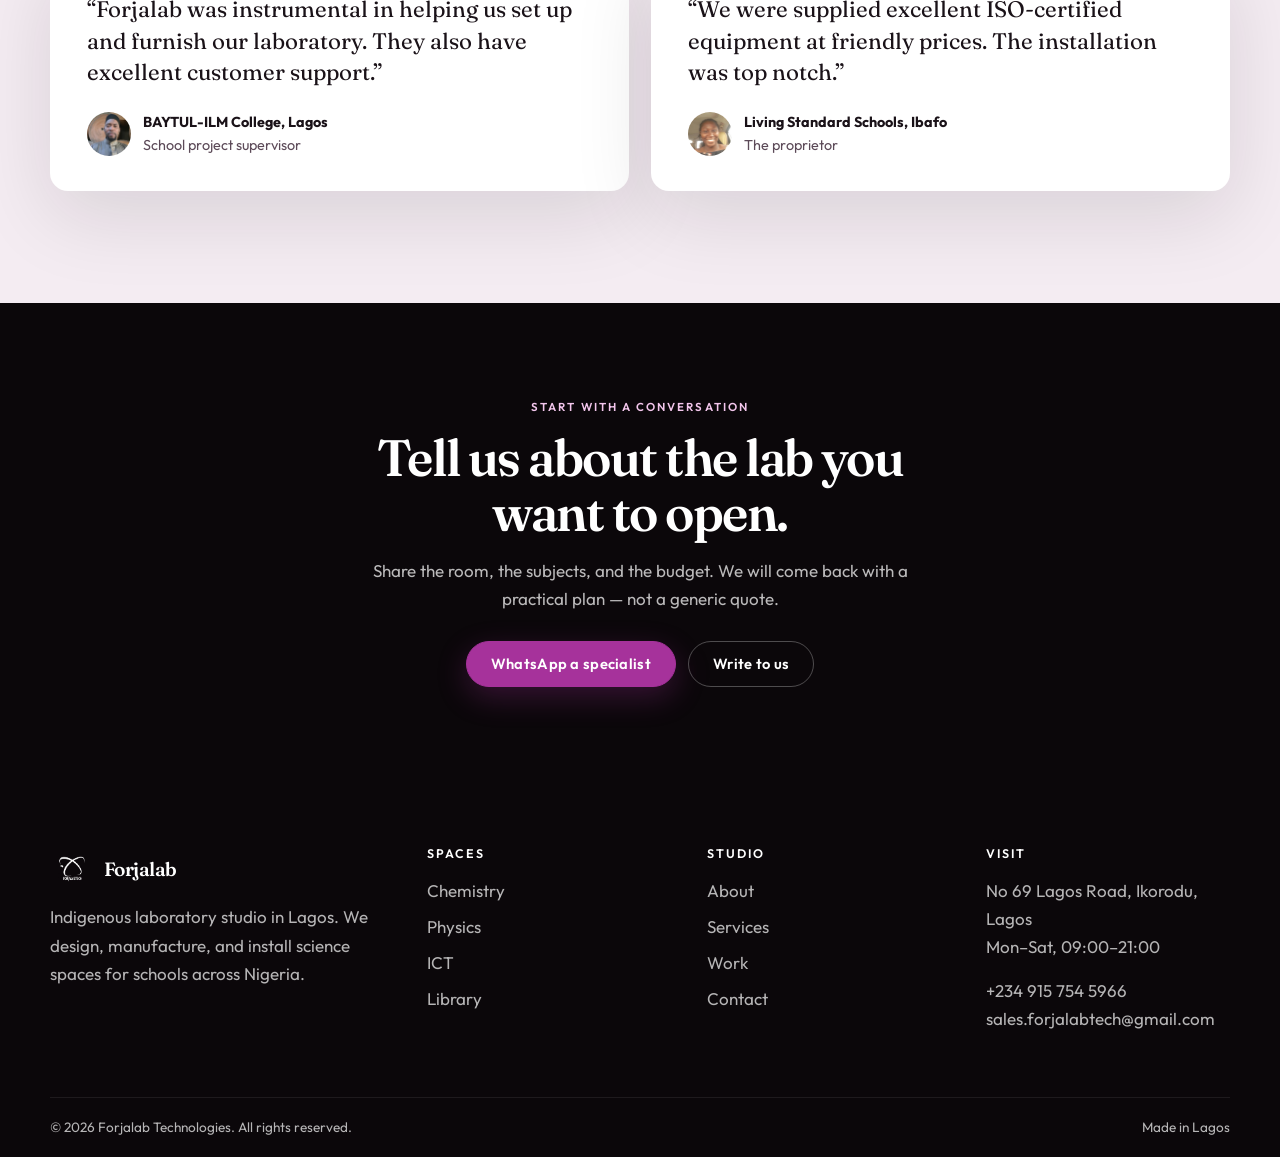
==== commit 0698871d: "major UI changes" ====
--- a/index.html
+++ b/index.html
@@ -1,512 +1,387 @@
 <!DOCTYPE html>
 <html lang="en">
-
 <head>
     <meta charset="utf-8">
-    <title>Forjalab</title>
-    <meta content="width=device-width, initial-scale=1.0" name="viewport">
-    <meta content="" name="keywords">
-    <meta content="" name="description">
-
-    <!-- Favicon -->
-    <link href="img/favicon.ico" rel="icon">
-
-    <!-- Google Web Fonts -->
+    <title>Forjalab — Science laboratories, built for how science is taught</title>
+    <meta name="viewport" content="width=device-width, initial-scale=1.0">
+    <meta name="description" content="Forjalab designs, manufactures, and installs science laboratories for Nigerian schools — furniture, fittings, equipment, and the plan that holds it together.">
+    <link href="img/logo1.png" rel="icon">
     <link rel="preconnect" href="https://fonts.googleapis.com">
     <link rel="preconnect" href="https://fonts.gstatic.com" crossorigin>
-    <link href="https://fonts.googleapis.com/css2?family=Open+Sans:wght@400;500&family=Roboto:wght@500;700;900&display=swap" rel="stylesheet"> 
-
-    <!-- Icon Font Stylesheet -->
+    <link href="https://fonts.googleapis.com/css2?family=Fraunces:opsz,wght@9..144,500;9..144,600;9..144,700&family=Outfit:wght@400;500;600;700&display=swap" rel="stylesheet">
     <link href="https://cdnjs.cloudflare.com/ajax/libs/font-awesome/5.10.0/css/all.min.css" rel="stylesheet">
     <link href="https://cdn.jsdelivr.net/npm/bootstrap-icons@1.4.1/font/bootstrap-icons.css" rel="stylesheet">
-
-    <!-- Libraries Stylesheet -->
     <link href="lib/animate/animate.min.css" rel="stylesheet">
     <link href="lib/owlcarousel/assets/owl.carousel.min.css" rel="stylesheet">
     <link href="lib/lightbox/css/lightbox.min.css" rel="stylesheet">
-
-    <!-- Customized Bootstrap Stylesheet -->
     <link href="css/bootstrap.min.css" rel="stylesheet">
-
-    <!-- Template Stylesheet -->
     <link href="css/style.css" rel="stylesheet">
 </head>
-
-<body>
-    <!-- Spinner Start -->
-    <div id="spinner" class="show bg-white position-fixed translate-middle w-100 vh-100 top-50 start-50 d-flex align-items-center justify-content-center">
-        <div class="spinner-grow text-primary" style="width: 3rem; height: 3rem;" role="status">
-            <span class="sr-only">Loading...</span>
-        </div>
-    </div>
-    <!-- Spinner End -->
-
-
-    <!-- Topbar Start -->
-    <div class="container-fluid bg-light p-0">
-        <div class="row gx-0 d-none d-lg-flex">
-            <div class="col-lg-7 px-5 text-start">
-                <div class="h-100 d-inline-flex align-items-center py-3 me-4">
-                    <small class="fa fa-map-marker-alt text-primary me-2"></small>
-                    <small>No 69 Lagos road, Ikorodu, Lagos, Nigeria</small>
-                </div>
-                <div class="h-100 d-inline-flex align-items-center py-3">
-                    <small class="far fa-clock text-primary me-2"></small>
-                    <small>Mon - Sat : 09.00 AM - 09.00 PM</small>
-                </div>
-            </div>
-            <div class="col-lg-5 px-5 text-end">
-                <div class="h-100 d-inline-flex align-items-center py-3 me-4">
-                    <small class="fa fa-phone-alt text-primary me-2"></small>
-                    <small>+234 915 754 5966</small>
-                </div>
-                <div class="h-100 d-inline-flex align-items-center">
-                    <a class="btn btn-sm-square bg-white text-primary me-1" href=""><i class="fab fa-facebook-f"></i></a>
-                    <a class="btn btn-sm-square bg-white text-primary me-1" href=""><i class="fab fa-twitter"></i></a>
-                    <a class="btn btn-sm-square bg-white text-primary me-1" href=""><i class="fab fa-linkedin-in"></i></a>
-                    <a class="btn btn-sm-square bg-white text-primary me-0" href=""><i class="fab fa-instagram"></i></a>
-                </div>
-            </div>
-        </div>
-    </div>
-    <!-- Topbar End -->
-
-
-    <!-- Navbar Start -->
-    <nav class="navbar navbar-expand-lg bg-white navbar-light sticky-top p-0">
-        <a href="index.html" class="navbar-brand d-flex align-items-center px-4 px-lg-5">
-            <img src="img/logo1.png" class="m-0 text-primary" alt="" style="width:130px;height:120px;">
-            <!--<h2 class="m-0 text-primary">Forjalab</h2>-->
+<body class="home">
+<header class="site-header" id="siteHeader">
+    <div class="wrap header-inner">
+        <a class="brand" href="index.html">
+            <img src="img/logo1.png" alt="Forjalab">
+            <span>Forjalab</span>
         </a>
-        <button type="button" class="navbar-toggler me-4" data-bs-toggle="collapse" data-bs-target="#navbarCollapse">
-            <span class="navbar-toggler-icon"></span>
-        </button>
-        <div class="collapse navbar-collapse" id="navbarCollapse">
-            <div class="navbar-nav ms-auto p-4 p-lg-0">
-                <a href="index.html" class="nav-item nav-link active">Home</a>
-                <!--<a href="about.html" class="nav-item nav-link">About</a>-->
-                <a href="service.html" class="nav-item nav-link">Our Services</a>
-                <!--<a href="project.html" class="nav-item nav-link">Project</a>
-                <div class="nav-item dropdown">
-                    <a href="#" class="nav-link dropdown-toggle" data-bs-toggle="dropdown">Pages</a>
-                    <div class="dropdown-menu fade-up m-0">
-                        <a href="feature.html" class="dropdown-item">Feature</a>
-                        <a href="hhttps://wa.link/xsimeu" class="dropdown-item">Free Quote</a>
-                        <a href="team.html" class="dropdown-item">Our Team</a>
-                        <a href="testimonial.html" class="dropdown-item">Testimonial</a>
-                        <a href="404.html" class="dropdown-item">404 Page</a>
-                    </div>
-                </div>-->
-                <a href="contact.html" class="nav-item nav-link">Contact Us</a>
-            </div>
-            <a href="https://wa.link/xsimeu" class="btn btn-primary py-4 px-lg-5 d-none d-lg-block">Get A Quote<i class="fa fa-arrow-right ms-3"></i></a>
-        </div>
-    </nav>
-    <!-- Navbar End -->
-
-
-    <!-- Carousel Start -->
-    <div class="container-fluid p-0 pb-5">
-        <div class="owl-carousel header-carousel position-relative">
-            <div class="owl-carousel-item position-relative">
-                <img class="img-fluid" src="img/nbg5.webp" alt="">
-                <div class="position-absolute top-0 start-0 w-100 h-100 d-flex align-items-center" style="background: rgba(53, 53, 53, .7);">
-                    <div class="container">
-                        <div class="row justify-content-center">
-                            <div class="col-12 col-lg-8 text-center">
-                                <h5 class="text-white text-uppercase mb-3 animated slideInDown">Welcome To Forjalab</h5>
-                                <h1 class="display-3 text-white animated slideInDown mb-4">Science Laboratories and Classroom Solutions</h1>
-                                <p class="fs-5 fw-medium text-white mb-4 pb-2">We design and manufacture science lab furniture to create engaging learning environments</p>
-                                <a href="service.html" class="btn btn-primary py-md-3 px-md-5 me-3 animated slideInLeft">Read More</a>
-                                <a href="https://wa.link/xsimeu" class="btn btn-light py-md-3 px-md-5 animated slideInRight">Free Quote</a>
-                            </div>
-                        </div>
-                    </div>
-                </div>
-            </div>
-            <div class="owl-carousel-item position-relative">
-                <img class="img-fluid" src="img/nbg6.jpeg" alt="">
-                <div class="position-absolute top-0 start-0 w-100 h-100 d-flex align-items-center" style="background: rgba(53, 53, 53, .7);">
-                    <div class="container">
-                        <div class="row justify-content-center">
-                            <div class="col-12 col-lg-8 text-center">
-                                <h5 class="text-white text-uppercase mb-3 animated slideInDown">Welcome To Forjalab</h5>
-                                <h1 class="display-3 text-white animated slideInDown mb-4">Durable Laboratory Equipments and Furniture</h1>
-                                <p class="fs-5 fw-medium text-white mb-4 pb-2">Our Science Laboratories create a safe working environment for all students and teaching staff</p>
-                                <a href="service.html" class="btn btn-primary py-md-3 px-md-5 me-3 animated slideInLeft">Read More</a>
-                                <a href="https://wa.link/xsimeu" class="btn btn-light py-md-3 px-md-5 animated slideInRight">Free Quote</a>
-                            </div>
-                        </div>
-                    </div>
-                </div>
-            </div>
-            <div class="owl-carousel-item position-relative">
-                <img class="img-fluid" src="img/nbg8.jpg" alt="">
-                <div class="position-absolute top-0 start-0 w-100 h-100 d-flex align-items-center" style="background: rgba(53, 53, 53, .7);">
-                    <div class="container">
-                        <div class="row justify-content-center">
-                            <div class="col-12 col-lg-8 text-center">
-                                <h5 class="text-white text-uppercase mb-3 animated slideInDown">Welcome To Forjalab</h5>
-                                <h1 class="display-3 text-white animated slideInDown mb-4">Furnishing Essentials for school labs</h1>
-                                <p class="fs-5 fw-medium text-white mb-4 pb-2">Get the versatility you need and the standards you trust from furnishings that serve as a catalyst for your observations and experiments.</p>
-                                <a href="service.html" class="btn btn-primary py-md-3 px-md-5 me-3 animated slideInLeft">Read More</a>
-                                <a href="https://wa.link/xsimeu" class="btn btn-light py-md-3 px-md-5 animated slideInRight">Free Quote</a>
-                            </div>
-                        </div>
-                    </div>
-                </div>
-            </div>
-        </div>
-    </div>
-    <!-- Carousel End -->
-
-
-    <!-- Feature Start -->
-    <div class="container-xxl py-5">
-        <div class="container">
-            <div class="row g-5">
-                <div class="col-md-6 col-lg-3 wow fadeIn" data-wow-delay="0.1s">
-                    <div class="d-flex align-items-center justify-content-between mb-2">
-                        <div class="d-flex align-items-center justify-content-center bg-light" style="width: 60px; height: 60px;">
-                            <i class="fa fa-user-check fa-2x text-primary"></i>
-                        </div>
-                        <h1 class="display-1 text-light mb-0">01</h1>
-                    </div>
-                    <h5>Safe Designs</h5>
-                </div>
-                <div class="col-md-6 col-lg-3 wow fadeIn" data-wow-delay="0.3s">
-                    <div class="d-flex align-items-center justify-content-between mb-2">
-                        <div class="d-flex align-items-center justify-content-center bg-light" style="width: 60px; height: 60px;">
-                            <i class="fa fa-check fa-2x text-primary"></i>
-                        </div>
-                        <h1 class="display-1 text-light mb-0">02</h1>
-                    </div>
-                    <h5>Quality Products</h5>
-                </div>
-                <div class="col-md-6 col-lg-3 wow fadeIn" data-wow-delay="0.5s">
-                    <div class="d-flex align-items-center justify-content-between mb-2">
-                        <div class="d-flex align-items-center justify-content-center bg-light" style="width: 60px; height: 60px;">
-                            <i class="fa fa-drafting-compass fa-2x text-primary"></i>
-                        </div>
-                        <h1 class="display-1 text-light mb-0">03</h1>
-                    </div>
-                    <h5>Free Consultation</h5>
-                </div>
-                <div class="col-md-6 col-lg-3 wow fadeIn" data-wow-delay="0.7s">
-                    <div class="d-flex align-items-center justify-content-between mb-2">
-                        <div class="d-flex align-items-center justify-content-center bg-light" style="width: 60px; height: 60px;">
-                            <i class="fa fa-headphones fa-2x text-primary"></i>
-                        </div>
-                        <h1 class="display-1 text-light mb-0">04</h1>
-                    </div>
-                    <h5>Customer Support</h5>
-                </div>
-            </div>
-        </div>
-    </div>
-    <!-- Feature Start -->
-
-
-
-    <!-- About Start -->
-    <div class="container-fluid bg-light overflow-hidden my-5 px-lg-0">
-        <div class="container about px-lg-0">
-            <div class="row g-0 mx-lg-0">
-                <div class="col-lg-6 ps-lg-0" style="min-height: 400px;">
-                    <div class="position-relative h-100">
-                        <img class="position-absolute img-fluid w-100 h-100" src="img/int2.jpg" style="object-fit: cover;" alt="">
-                    </div>
-                </div>
-                <div class="col-lg-6 about-text py-5 wow fadeIn" data-wow-delay="0.5s">
-                    <div class="p-lg-5 pe-lg-0">
-                        <div class="section-title text-start">
-                            <h1 class="display-5 mb-4">About Us</h1>
-                        </div>
-                        <p class="mb-4 pb-2">Forjalab Technologies is an indigenous company based in Lagos, Nigeria. We specialize in the Manufacture, Supply and Installation of Science Laboratory Furniture/Fittings, Chemicals (Reagents, etc), Lab wares (Glass, Plastic, etc.), and Equipment for all levels of Science, Technology and Education</p>
-                        <p>We render services in renovation and maintenance of existing Science Laboratories and many more.</p>
-                        <p> We also manufacture and install other educational furnishings such as classroom furniture, language laboratory, library furniture, computer laboratory, home economics laboratories and a whole lot of other school and office furniture.</p>
-                        
-                        <div class="row g-4 mb-4 pb-2">
-                            <div class="col-sm-6 wow fadeIn" data-wow-delay="0.1s">
-                                <div class="d-flex align-items-center">
-                                    <div class="d-flex flex-shrink-0 align-items-center justify-content-center bg-white" style="width: 60px; height: 60px;">
-                                        <i class="fa fa-users fa-2x text-primary"></i>
-                                    </div>
-                                    <div class="ms-3">
-                                        <h2 class="text-primary mb-1" data-toggle="counter-up">67</h2>
-                                        <p class="fw-medium mb-0">Happy Clients</p>
-                                    </div>
-                                </div>
-                            </div>
-                            <div class="col-sm-6 wow fadeIn" data-wow-delay="0.3s">
-                                <div class="d-flex align-items-center">
-                                    <div class="d-flex flex-shrink-0 align-items-center justify-content-center bg-white" style="width: 60px; height: 60px;">
-                                        <i class="fa fa-check fa-2x text-primary"></i>
-                                    </div>
-                                    <div class="ms-3">
-                                        <h2 class="text-primary mb-1" data-toggle="counter-up">42</h2>
-                                        <p class="fw-medium mb-0">Projects Done</p>
-                                    </div>
-                                </div>
-                            </div>
-                        </div>
-                        <!--<a href="" class="btn btn-primary py-3 px-5">Explore More</a>-->
-                    </div>
-                </div>
-            </div>
-        </div>
-    </div>
-    <!-- About End -->
-
-
-    <!-- Service Start -->
-    <div class="container-xxl py-5">
-        <div class="container">
-            <div class="section-title text-center">
-                <h1 class="display-5 mb-5">Our Services</h1>
-            </div>
-            <div class="row g-4">
-                <div class="col-md-6 col-lg-4 wow fadeInUp" data-wow-delay="0.1s">
-                    <div class="service-item">
-                        <div class="overflow-hidden">
-                            <img class="img-fluid" src="img/int3.jpg" alt="">
-                        </div>
-                        <div class="p-4 text-center border border-5 border-light border-top-0">
-                            <h4 class="mb-3">Planning and Designing of Science laboratories</h4>
-                            <!--<p>Stet stet justo dolor sed duo. Ut clita sea sit ipsum diam lorem diam.</p>-->
-                            <a class="fw-medium" href="service.html">Read More<i class="fa fa-arrow-right ms-2"></i></a>
-                        </div>
-                    </div>
-                </div>
-                <div class="col-md-6 col-lg-4 wow fadeInUp" data-wow-delay="0.3s">
-                    <div class="service-item">
-                        <div class="overflow-hidden">
-                            <img class="img-fluid" src="img/nbg6.jpeg" alt="">
-                        </div>
-                        <div class="p-4 text-center border border-5 border-light border-top-0">
-                            <h4 class="mb-3">Manufacture, Supply and installation of science laboratory furniture & fittings</h4>
-                            <!--<p>Stet stet justo dolor sed duo. Ut clita sea sit ipsum diam lorem diam.</p>-->
-                            <a class="fw-medium" href="service.html">Read More<i class="fa fa-arrow-right ms-2"></i></a>
-                        </div>
-                    </div>
-                </div>
-                <div class="col-md-6 col-lg-4 wow fadeInUp" data-wow-delay="0.5s">
-                    <div class="service-item">
-                        <div class="overflow-hidden">
-                            <img class="img-fluid" src="img/lab5.jpg" alt="">
-                        </div>
-                        <div class="p-4 text-center border border-5 border-light border-top-0">
-                            <h4 class="mb-3">Procurement of Science laboratory Equipments</h4>
-                            <!--<p>Stet stet justo dolor sed duo. Ut clita sea sit ipsum diam lorem diam.</p>-->
-                            <a class="fw-medium" href="service.html">Read More<i class="fa fa-arrow-right ms-2"></i></a>
-                        </div>
-                    </div>
-                </div>
-                <div class="col-md-6 col-lg-4 wow fadeInUp" data-wow-delay="0.1s">
-                    <div class="service-item">
-                        <div class="overflow-hidden">
-                            <img class="img-fluid" src="img/lab4.jpg" alt="">
-                        </div>
-                        <div class="p-4 text-center border border-5 border-light border-top-0">
-                            <h4 class="mb-3">Supply of Science Laboratory Glass-wares, Plastic-wares and chemicals</h4>
-                            <!--<p>Stet stet justo dolor sed duo. Ut clita sea sit ipsum diam lorem diam.</p>-->
-                            <a class="fw-medium" href="service.html">Read More<i class="fa fa-arrow-right ms-2"></i></a>
-                        </div>
-                    </div>
-                </div>
-                <div class="col-md-6 col-lg-4 wow fadeInUp" data-wow-delay="0.3s">
-                    <div class="service-item">
-                        <div class="overflow-hidden">
-                            <img class="img-fluid" src="img/lab6.jpg" alt="">
-                        </div>
-                        <div class="p-4 text-center border border-5 border-light border-top-0">
-                            <h4 class="mb-3">Supply of Hospital Equipments</h4>
-                            <!--<p>Stet stet justo dolor sed duo. Ut clita sea sit ipsum diam lorem diam.</p>-->
-                            <a class="fw-medium" href="service.html">Read More<i class="fa fa-arrow-right ms-2"></i></a>
-                        </div>
-                    </div>
-                </div>
-                <div class="col-md-6 col-lg-4 wow fadeInUp" data-wow-delay="0.5s">
-                    <div class="service-item">
-                        <div class="overflow-hidden">
-                            <img class="img-fluid" src="img/nbg7.jpg" alt="">
-                        </div>
-                        <div class="p-4 text-center border border-5 border-light border-top-0">
-                            <h4 class="mb-3">Renovation and maintenance of existing science laboratories</h4>
-                            <!--<p>Stet stet justo dolor sed duo. Ut clita sea sit ipsum diam lorem diam.</p>-->
-                            <a class="fw-medium" href="service.html">Read More<i class="fa fa-arrow-right ms-2"></i></a>
-                        </div>
-                    </div>
-                </div>
-            </div>
-        </div>
-    </div>
-    <!-- Service End -->
-
-
-    <!-- Feature Start -->
-    <div class="container-fluid bg-light overflow-hidden my-5 px-lg-0">
-        <div class="container feature px-lg-0">
-            <div class="row g-0 mx-lg-0">
-                <div class="col-lg-6 feature-text py-5 wow fadeIn" data-wow-delay="0.5s">
-                    <div class="p-lg-5 ps-lg-0">
-                        <div class="section-title text-start">
-                            <h1 class="display-5 mb-4">Why Choose Us</h1>
-                        </div>
-                        <p class="mb-4 pb-2">In Forjalab Technologies, Customer satisfaction is our priority. With over 5 years’ experience in this field, Our experienced design team listen carefully to your brief and offer practical advice to make the most of your budget.</p>
-                        <div class="row g-4">
-                            <div class="col-6">
-                                <div class="d-flex align-items-center">
-                                    <div class="d-flex flex-shrink-0 align-items-center justify-content-center bg-white" style="width: 60px; height: 60px;">
-                                        <i class="fa fa-check fa-2x text-primary"></i>
-                                    </div>
-                                    <div class="ms-4">
-                                        <p class="mb-2">Quality</p>
-                                        <h5 class="mb-0">Services</h5>
-                                    </div>
-                                </div>
-                            </div>
-                            <div class="col-6">
-                                <div class="d-flex align-items-center">
-                                    <div class="d-flex flex-shrink-0 align-items-center justify-content-center bg-white" style="width: 60px; height: 60px;">
-                                        <i class="fa fa-user-check fa-2x text-primary"></i>
-                                    </div>
-                                    <div class="ms-4">
-                                        <p class="mb-2">Safe</p>
-                                        <h5 class="mb-0">Products</h5>
-                                    </div>
-                                </div>
-                            </div>
-                            <div class="col-6">
-                                <div class="d-flex align-items-center">
-                                    <div class="d-flex flex-shrink-0 align-items-center justify-content-center bg-white" style="width: 60px; height: 60px;">
-                                        <i class="fa fa-drafting-compass fa-2x text-primary"></i>
-                                    </div>
-                                    <div class="ms-4">
-                                        <p class="mb-2">Free</p>
-                                        <h5 class="mb-0">Consultation</h5>
-                                    </div>
-                                </div>
-                            </div>
-                            <div class="col-6">
-                                <div class="d-flex align-items-center">
-                                    <div class="d-flex flex-shrink-0 align-items-center justify-content-center bg-white" style="width: 60px; height: 60px;">
-                                        <i class="fa fa-headphones fa-2x text-primary"></i>
-                                    </div>
-                                    <div class="ms-4">
-                                        <p class="mb-2">Customer</p>
-                                        <h5 class="mb-0">Support</h5>
-                                    </div>
-                                </div>
-                            </div>
-                        </div>
-                    </div>
-                </div>
-                <div class="col-lg-6 pe-lg-0" style="min-height: 400px;">
-                    <div class="position-relative h-100">
-                        <img class="position-absolute img-fluid w-100 h-100" src="img/nbg2.jpg" style="object-fit: cover;" alt="">
-                    </div>
-                </div>
-            </div>
-        </div>
-    </div>
-    <!-- Feature End -->
-
-
-    <!-- Testimonial Start -->
-    <!--<div class="container-xxl py-5 wow fadeInUp" data-wow-delay="0.1s">
-        <div class="container">
-            <div class="section-title text-center">
-                <h1 class="display-5 mb-5">Testimonial</h1>
-            </div>
-            <div class="owl-carousel testimonial-carousel">
-                <div class="testimonial-item text-center">
-                    <img class="img-fluid bg-light p-2 mx-auto mb-3" src="img/testimonial-1.jpg" style="width: 90px; height: 90px;">
-                    <div class="testimonial-text text-center p-4">
-                        <p>Clita clita tempor justo dolor ipsum amet kasd amet duo justo duo duo labore sed sed. Magna ut diam sit et amet stet eos sed clita erat magna elitr erat sit sit erat at rebum justo sea clita.</p>
-                        <h5 class="mb-1">Client Name</h5>
-                        <span class="fst-italic">Profession</span>
-                    </div>
-                </div>
-                <div class="testimonial-item text-center">
-                    <img class="img-fluid bg-light p-2 mx-auto mb-3" src="img/testimonial-2.jpg" style="width: 90px; height: 90px;">
-                    <div class="testimonial-text text-center p-4">
-                        <p>Clita clita tempor justo dolor ipsum amet kasd amet duo justo duo duo labore sed sed. Magna ut diam sit et amet stet eos sed clita erat magna elitr erat sit sit erat at rebum justo sea clita.</p>
-                        <h5 class="mb-1">Client Name</h5>
-                        <span class="fst-italic">Profession</span>
-                    </div>
-                </div>
-                <div class="testimonial-item text-center">
-                    <img class="img-fluid bg-light p-2 mx-auto mb-3" src="img/testimonial-3.jpg" style="width: 90px; height: 90px;">
-                    <div class="testimonial-text text-center p-4">
-                        <p>Clita clita tempor justo dolor ipsum amet kasd amet duo justo duo duo labore sed sed. Magna ut diam sit et amet stet eos sed clita erat magna elitr erat sit sit erat at rebum justo sea clita.</p>
-                        <h5 class="mb-1">Client Name</h5>
-                        <span class="fst-italic">Profession</span>
-                    </div>
-                </div>
-            </div>
-        </div>
-    </div>-->
-    <!-- Testimonial End -->
-
-
-    <!-- Footer Start -->
-    <div class="container-fluid bg-dark text-light footer pt-5 wow fadeIn" data-wow-delay="0.1s" style="margin-top: 6rem;">
-        <div class="container py-5">
-            <div class="row g-5">
-                <div class="col-lg-3 col-md-6">
-                    <h4 class="text-light mb-4">Address</h4>
-                    <p class="mb-2"><i class="fa fa-map-marker-alt me-3"></i>No 69 Lagos road, Ikorodu, Lagos, Nigeria</p>
-                    <p class="mb-2"><i class="fa fa-phone-alt me-3"></i>+234 915 754 5966</p>
-                    <p class="mb-2"><i class="fa fa-phone-alt me-3"></i>+234 915 754 5964</p>
-                    <p class="mb-2"><i class="fa fa-envelope me-3"></i>sales.forjalabtech@gmail.com</p>
-                    <div class="d-flex pt-2">
-                        <a class="btn btn-outline-light btn-social" href=""><i class="fab fa-twitter"></i></a>
-                        <a class="btn btn-outline-light btn-social" href=""><i class="fab fa-facebook-f"></i></a>
-                        <a class="btn btn-outline-light btn-social" href=""><i class="fab fa-youtube"></i></a>
-                        <a class="btn btn-outline-light btn-social" href=""><i class="fab fa-linkedin-in"></i></a>
-                    </div>
-                </div>
-
-                <div class="col-lg-3 col-md-6">
-                    <h4 class="text-light mb-4">Quick Links</h4>
-                    <a class="btn btn-link" href="index.html">Home</a>
-                    <a class="btn btn-link" href="contact.html">Contact Us</a>
-                    <a class="btn btn-link" href="service.html">Our Services</a>
-                </div>
-
-            </div>
-        </div>
-        <div class="container">
-            <div class="copyright">
-                <div class="row">
-                    <div class="col-md-6 text-center text-md-start mb-3 mb-md-0">
-                        &copy; <a class="border-bottom" href="index.html">forjalabtech.com</a>, All Right Reserved. 2022
-                    </div>
-                </div>
-            </div>
-        </div>
-    </div>
-    <!-- Footer End -->
-
-
-    <!-- Back to Top -->
-    <a href="#" class="btn btn-lg btn-primary btn-lg-square rounded-0 back-to-top"><i class="bi bi-arrow-up"></i></a>
-
-
-    <!-- JavaScript Libraries -->
-    <script src="https://code.jquery.com/jquery-3.4.1.min.js"></script>
-    <script src="https://cdn.jsdelivr.net/npm/bootstrap@5.0.0/dist/js/bootstrap.bundle.min.js"></script>
-    <script src="lib/wow/wow.min.js"></script>
-    <script src="lib/easing/easing.min.js"></script>
-    <script src="lib/waypoints/waypoints.min.js"></script>
-    <script src="lib/counterup/counterup.min.js"></script>
-    <script src="lib/owlcarousel/owl.carousel.min.js"></script>
-    <script src="lib/isotope/isotope.pkgd.min.js"></script>
-    <script src="lib/lightbox/js/lightbox.min.js"></script>
-
-    <!-- Template Javascript -->
-    <script src="js/main.js"></script>
+        <nav class="site-nav" id="siteNav">
+            <a class="is-active" href="index.html">Home</a>
+            <a href="spaces.html">Spaces</a>
+            <a href="project.html">Work</a>
+            <a href="service.html">Services</a>
+            <a href="about.html">About</a>
+            <a href="contact.html">Contact</a>
+        </nav>
+        <a class="btn btn-primary header-cta" href="https://wa.link/xsimeu">Request a plan</a>
+        <button class="nav-toggle" type="button" aria-label="Open menu"><span></span><span></span><span></span></button>
+    </div>
+</header>
+
+<section class="hero" id="hero">
+    <div class="hero-atmosphere" aria-hidden="true">
+        <span class="orb orb-1"></span>
+        <span class="orb orb-2"></span>
+        <span class="orb orb-3"></span>
+        <svg class="hero-diagram" viewBox="0 0 600 600" fill="none">
+            <defs>
+                <linearGradient id="ringA" x1="0" y1="0" x2="1" y2="1">
+                    <stop offset="0" stop-color="#A6329B" stop-opacity="0"/>
+                    <stop offset="0.45" stop-color="#F0C6E8" stop-opacity="0.95"/>
+                    <stop offset="1" stop-color="#ffffff" stop-opacity="0"/>
+                </linearGradient>
+                <linearGradient id="ringB" x1="1" y1="0" x2="0" y2="1">
+                    <stop offset="0" stop-color="#ffffff" stop-opacity="0"/>
+                    <stop offset="0.5" stop-color="#A6329B" stop-opacity="0.7"/>
+                    <stop offset="1" stop-color="#ffffff" stop-opacity="0"/>
+                </linearGradient>
+            </defs>
+            <g class="spin spin-slow">
+                <ellipse cx="300" cy="300" rx="240" ry="92" stroke="url(#ringA)" stroke-width="1.25"/>
+            </g>
+            <g class="spin spin-med">
+                <ellipse cx="300" cy="300" rx="168" ry="236" stroke="url(#ringB)" stroke-width="1.1"/>
+            </g>
+            <g class="spin spin-fast">
+                <ellipse cx="300" cy="300" rx="86" ry="210" stroke="rgba(255,255,255,0.22)" stroke-width="1"/>
+            </g>
+            <path d="M120 210C210 80 390 80 480 210C390 340 210 340 120 210Z" stroke="rgba(240,198,232,0.28)" stroke-width="1.2"/>
+            <path d="M180 430C250 310 430 250 500 360" stroke="rgba(166,50,155,0.55)" stroke-width="1.4" stroke-linecap="round"/>
+            <circle cx="300" cy="300" r="7" fill="#A6329B"/>
+            <circle cx="300" cy="300" r="18" stroke="rgba(166,50,155,0.4)" stroke-width="1"/>
+            <circle cx="534" cy="300" r="4.5" fill="#fff"/>
+            <circle cx="168" cy="142" r="3.5" fill="#F0C6E8"/>
+            <circle cx="214" cy="468" r="3.5" fill="#fff"/>
+        </svg>
+    </div>
+    <div class="hero-copy">
+        <span class="kicker">Lagos laboratory studio</span>
+        <h1 class="hero-title">
+            <span class="line"><span>Labs built for</span></span>
+            <span class="line"><span>the way <em>science</em></span></span>
+            <span class="line"><span>is taught.</span></span>
+        </h1>
+        <p class="hero-lede">We design, manufacture, and install rooms where students can actually experiment — for <span class="swap-wrap"><span class="word-swap" id="wordSwap"><b class="is-on">chemistry</b><b>physics</b><b>biology</b><b>ICT</b><b>making</b></span>.</span></p>
+        <div class="hero-actions">
+            <a class="btn btn-primary" href="spaces.html">Explore spaces</a>
+            <a class="btn btn-ghost" href="https://wa.link/xsimeu">Free lab consultation</a>
+        </div>
+        <dl class="hero-meta">
+            <div><dt>Schools</dt><dd>67</dd></div>
+            <div><dt>Laboratories</dt><dd>42</dd></div>
+            <div><dt>Based</dt><dd>Ikorodu</dd></div>
+        </dl>
+    </div>
+</section>
+<div class="marquee" aria-hidden="true">
+    <div class="marquee-track">
+        <span>Chemistry</span><span>Physics</span><span>Biology</span><span>ICT</span><span>Library</span><span>Home economics</span><span>Basic technology</span><span>Cafeteria</span><span>Drawing studio</span>
+        <span>Chemistry</span><span>Physics</span><span>Biology</span><span>ICT</span><span>Library</span><span>Home economics</span><span>Basic technology</span><span>Cafeteria</span><span>Drawing studio</span>
+    </div>
+</div>
+
+<section class="section reveal">
+    <div class="wrap">
+        <div class="stats">
+            <div class="stat"><b data-toggle="counter-up">5</b><span>Years furnishing Nigerian labs</span></div>
+            <div class="stat"><b data-toggle="counter-up">67</b><span>Schools and colleges equipped</span></div>
+            <div class="stat"><b data-toggle="counter-up">42</b><span>Laboratories delivered</span></div>
+            <div class="stat"><b>ISO</b><span>Certified apparatus, installed on site</span></div>
+        </div>
+    </div>
+</section>
+
+<section class="section reveal" style="padding-top:24px">
+    <div class="wrap">
+        <div class="section-head">
+            <div>
+                <span class="kicker">Browse by environment</span>
+                <h2>A science pathway for every room.</h2>
+                <p>Chemistry, physics, biology, ICT, the library, the cafeteria — each space has its own workflow. We design for the work that happens there, not a generic classroom with a sink.</p>
+            </div>
+            <a class="btn btn-outline" href="spaces.html">View all spaces</a>
+        </div>
+        <div class="space-grid">
+            <a class="space-card wide" href="spaces.html#chemistry">
+                <img src="img/spaces/chemistry.jpg" alt="Chemistry laboratory">
+                <figcaption><h3>Chemistry</h3><p>Islands, reagent racks, and a fume cupboard where it belongs.</p></figcaption>
+            </a>
+            <a class="space-card" href="spaces.html#physics">
+                <img src="img/spaces/physics.jpg" alt="Physics laboratory">
+                <figcaption><h3>Physics</h3><p>Powered islands, durable tops, clear sightlines.</p></figcaption>
+            </a>
+            <a class="space-card" href="spaces.html#biology">
+                <img src="img/spaces/biology.jpg" alt="Biology laboratory">
+                <figcaption><h3>Biology</h3><p>Dissection-ready benches, wet services, specimen storage.</p></figcaption>
+            </a>
+            <a class="space-card" href="spaces.html#ict">
+                <img src="img/spaces/ict.jpg" alt="ICT laboratory">
+                <figcaption><h3>ICT</h3><p>Carrels, cable management, teacher sightlines.</p></figcaption>
+            </a>
+            <a class="space-card" href="spaces.html#library">
+                <img src="img/spaces/library.jpg" alt="School library">
+                <figcaption><h3>Library</h3><p>Quiet study bays and wall storage that actually holds books.</p></figcaption>
+            </a>
+            <a class="space-card wide" href="spaces.html#home-economics">
+                <img src="img/spaces/home-economics.jpg" alt="Home economics laboratory">
+                <figcaption><h3>Home economics</h3><p>Teaching kitchens with granite prep, gas, and demonstration space.</p></figcaption>
+            </a>
+            <a class="space-card" href="spaces.html#basic-tech">
+                <img src="img/spaces/basic-tech.jpg" alt="Basic technology workshop">
+                <figcaption><h3>Basic technology</h3><p>Heavy tables, vises, and storage for making.</p></figcaption>
+            </a>
+            <a class="space-card" href="spaces.html#cafeteria">
+                <img src="img/spaces/cafeteria.jpg" alt="School cafeteria">
+                <figcaption><h3>Cafeteria</h3><p>Durable dining that survives a thousand lunches.</p></figcaption>
+            </a>
+            <a class="space-card" href="spaces.html#drawing">
+                <img src="img/spaces/drawing-table.jpg" alt="Adjustable drawing tables">
+                <figcaption><h3>Drawing studio</h3><p>Adjustable boards for technical drawing and art.</p></figcaption>
+            </a>
+        </div>
+    </div>
+</section>
+
+<section class="section band-mist reveal">
+    <div class="wrap">
+        <div class="section-head">
+            <div>
+                <span class="kicker">How we work</span>
+                <h2>From empty room to working laboratory.</h2>
+                <p>Schools do not need a catalogue. They need a partner who will walk the brief, the budget, and the building — then manufacture what the room actually requires.</p>
+            </div>
+        </div>
+        <div class="process">
+            <article class="process-item">
+                <span class="num">01 — Discover</span>
+                <h3>Walk the brief</h3>
+                <p>Curriculum, class size, services, and the money you actually have. We listen before we draw.</p>
+            </article>
+            <article class="process-item">
+                <span class="num">02 — Design</span>
+                <h3>Plan the work</h3>
+                <p>Layout, wet and dry zones, storage, ventilation, and teacher demonstration — so the room is safe to use on day one.</p>
+            </article>
+            <article class="process-item">
+                <span class="num">03 — Build</span>
+                <h3>Make and install</h3>
+                <p>Benches, islands, cabinets, and fittings manufactured for the drawing, then installed on site in Lagos and beyond.</p>
+            </article>
+            <article class="process-item">
+                <span class="num">04 — Equip</span>
+                <h3>Stock the science</h3>
+                <p>Glassware, reagents, apparatus, and aftercare — so the lab is not an empty piece of furniture.</p>
+            </article>
+        </div>
+    </div>
+</section>
+
+<section class="section reveal">
+    <div class="wrap">
+        <div class="section-head">
+            <div>
+                <span class="kicker">What we make</span>
+                <h2>Furniture is only the beginning.</h2>
+                <p>Design, manufacture, supply, installation, renovation — one studio for the whole laboratory.</p>
+            </div>
+            <a class="btn btn-outline" href="service.html">All services</a>
+        </div>
+        <div class="service-grid">
+            <article class="service-card">
+                <div class="thumb"><img src="img/int3.jpg" alt="Laboratory planning"></div>
+                <div class="body">
+                    <h3>Laboratory planning</h3>
+                    <p>Purpose-built layouts for chemistry, biology, physics, and STEM — sized to the class, not a template.</p>
+                </div>
+            </article>
+            <article class="service-card">
+                <div class="thumb"><img src="img/nbg6.jpeg" alt="Laboratory furniture"></div>
+                <div class="body">
+                    <h3>Furniture &amp; fittings</h3>
+                    <p>Chemical-resistant tops, islands with sinks, stools, storage, and the services that run through them.</p>
+                </div>
+            </article>
+            <article class="service-card">
+                <div class="thumb"><img src="img/lab5.jpg" alt="Laboratory equipment"></div>
+                <div class="body">
+                    <h3>Equipment procurement</h3>
+                    <p>ISO-certified apparatus specified for secondary and tertiary science, delivered and commissioned.</p>
+                </div>
+            </article>
+            <article class="service-card">
+                <div class="thumb"><img src="img/lab4.jpg" alt="Glassware and chemicals"></div>
+                <div class="body">
+                    <h3>Glassware &amp; reagents</h3>
+                    <p>Lab wares in glass and plastic, plus the chemicals a working school laboratory actually consumes.</p>
+                </div>
+            </article>
+            <article class="service-card">
+                <div class="thumb"><img src="img/nbg7.jpg" alt="Laboratory renovation"></div>
+                <div class="body">
+                    <h3>Renovation</h3>
+                    <p>Bring an existing lab up to a standard students can work in — without emptying the building.</p>
+                </div>
+            </article>
+            <article class="service-card">
+                <div class="thumb"><img src="img/lab6.jpg" alt="Hospital and campus furniture"></div>
+                <div class="body">
+                    <h3>Campus &amp; clinic</h3>
+                    <p>Libraries, ICT, home economics, cafeterias, and hospital equipment from the same workshop.</p>
+                </div>
+            </article>
+        </div>
+    </div>
+</section>
+
+<section class="section band-white reveal">
+    <div class="wrap">
+        <div class="section-head">
+            <div>
+                <span class="kicker">Selected work</span>
+                <h2>Rooms we have already built.</h2>
+            </div>
+            <a class="btn btn-outline" href="project.html">Open the archive</a>
+        </div>
+        <div class="mosaic">
+            <a href="img/nbg5.webp" data-lightbox="home-work" data-title="Science laboratory"><img src="img/nbg5.webp" alt="Science laboratory"><span>Science laboratory</span></a>
+            <a href="img/int2.jpg" data-lightbox="home-work" data-title="Installed benches"><img src="img/int2.jpg" alt="Installed benches"><span>Installed benches</span></a>
+            <a href="img/spaces/ict-2.jpg" data-lightbox="home-work" data-title="ICT laboratory"><img src="img/spaces/ict-2.jpg" alt="ICT laboratory"><span>ICT laboratory</span></a>
+            <a href="img/nbg8.jpg" data-lightbox="home-work" data-title="Classroom laboratory"><img src="img/nbg8.jpg" alt="Classroom laboratory"><span>Teaching lab</span></a>
+            <a href="img/int15.jpg" data-lightbox="home-work" data-title="Computer laboratory"><img src="img/int15.jpg" alt="Computer laboratory"><span>Computer laboratory</span></a>
+            <a href="img/glass1.jpg" data-lightbox="home-work" data-title="Glassware"><img src="img/glass1.jpg" alt="Lab glassware"><span>Glassware</span></a>
+            <a href="img/int1.jpg" data-lightbox="home-work" data-title="Mobile lab table"><img src="img/int1.jpg" alt="Mobile lab table"><span>Mobile lab table</span></a>
+        </div>
+    </div>
+</section>
+
+<section class="section reveal" style="padding-top:0">
+    <div class="wrap">
+        <div class="split">
+            <div class="split-media">
+                <img src="img/nbg2.jpg" alt="Forjalab laboratory interior">
+            </div>
+            <div class="split-copy">
+                <span class="kicker">Why schools stay</span>
+                <h2>A safer room, without wasting the budget.</h2>
+                <p>We treat laboratory furniture as the foundation of curiosity — chemical-resistant, heavy enough to last, and laid out so a teacher can see every student. Then we make the money go further.</p>
+                <ul class="checklist">
+                    <li>Safe designs for wet chemistry and powered physics</li>
+                    <li>Free consultation before you commit to a drawing</li>
+                    <li>Manufacture in Lagos, installed by the people who built it</li>
+                    <li>Support after handover — not a vanishing supplier</li>
+                </ul>
+            </div>
+        </div>
+    </div>
+</section>
+
+<section class="section band-mist reveal">
+    <div class="wrap">
+        <div class="section-head">
+            <div>
+                <span class="kicker">From the people who use the rooms</span>
+                <h2>Schools, in their own words.</h2>
+            </div>
+        </div>
+        <div class="quotes">
+            <blockquote class="quote">
+                <p>“Forjalab was instrumental in helping us set up and furnish our laboratory. They also have excellent customer support.”</p>
+                <footer>
+                    <img src="img/test2.jpg" alt="BAYTUL-ILM College">
+                    <div><strong>BAYTUL-ILM College, Lagos</strong><span>School project supervisor</span></div>
+                </footer>
+            </blockquote>
+            <blockquote class="quote">
+                <p>“We were supplied excellent ISO-certified equipment at friendly prices. The installation was top notch.”</p>
+                <footer>
+                    <img src="img/test1.jpg" alt="Living Standard Schools">
+                    <div><strong>Living Standard Schools, Ibafo</strong><span>The proprietor</span></div>
+                </footer>
+            </blockquote>
+        </div>
+    </div>
+</section>
+
+<section class="cta-band band-dark reveal">
+    <div class="wrap">
+        <span class="kicker" style="color:#F3C6EC">Start with a conversation</span>
+        <h2>Tell us about the lab you want to open.</h2>
+        <p>Share the room, the subjects, and the budget. We will come back with a practical plan — not a generic quote.</p>
+        <div class="hero-actions" style="justify-content:center">
+            <a class="btn btn-primary" href="https://wa.link/xsimeu">WhatsApp a specialist</a>
+            <a class="btn btn-ghost" href="contact.html">Write to us</a>
+        </div>
+    </div>
+</section>
+
+<footer class="site-footer">
+    <div class="wrap footer-grid">
+        <div>
+            <a class="brand" href="index.html"><img src="img/logo1.png" alt=""><span>Forjalab</span></a>
+            <p>Indigenous laboratory studio in Lagos. We design, manufacture, and install science spaces for schools across Nigeria.</p>
+        </div>
+        <div>
+            <h4>Spaces</h4>
+            <div class="footer-links">
+                <a href="spaces.html#chemistry">Chemistry</a>
+                <a href="spaces.html#physics">Physics</a>
+                <a href="spaces.html#ict">ICT</a>
+                <a href="spaces.html#library">Library</a>
+            </div>
+        </div>
+        <div>
+            <h4>Studio</h4>
+            <div class="footer-links">
+                <a href="about.html">About</a>
+                <a href="service.html">Services</a>
+                <a href="project.html">Work</a>
+                <a href="contact.html">Contact</a>
+            </div>
+        </div>
+        <div>
+            <h4>Visit</h4>
+            <p>No 69 Lagos Road, Ikorodu, Lagos<br>Mon–Sat, 09:00–21:00</p>
+            <p><a href="tel:+2349157545966">+234 915 754 5966</a><br>
+            <a href="mailto:sales.forjalabtech@gmail.com">sales.forjalabtech@gmail.com</a></p>
+        </div>
+    </div>
+    <div class="wrap legal">
+        <span>© 2026 Forjalab Technologies. All rights reserved.</span>
+        <span>Made in Lagos</span>
+    </div>
+</footer>
+
+<a class="wa-float" href="https://wa.link/xsimeu" aria-label="WhatsApp"><i class="fab fa-whatsapp"></i></a>
+<a href="#" class="back-to-top"><i class="bi bi-arrow-up"></i></a>
+
+<script src="https://code.jquery.com/jquery-3.4.1.min.js"></script>
+<script src="https://cdn.jsdelivr.net/npm/bootstrap@5.0.0/dist/js/bootstrap.bundle.min.js"></script>
+<script src="lib/wow/wow.min.js"></script>
+<script src="lib/easing/easing.min.js"></script>
+<script src="lib/waypoints/waypoints.min.js"></script>
+<script src="lib/counterup/counterup.min.js"></script>
+<script src="lib/owlcarousel/owl.carousel.min.js"></script>
+<script src="lib/isotope/isotope.pkgd.min.js"></script>
+<script src="lib/lightbox/js/lightbox.min.js"></script>
+<script src="js/main.js"></script>
 </body>
-
-</html>+</html>
--- a/css/style.css
+++ b/css/style.css
@@ -1,623 +1,1059 @@
-/********** Template CSS **********/
+/********** Forjalab — design system **********/
 :root {
-    --primary: #a167c9;
-    --light: #F5F5F5;
-    --dark: #353535;
-}
-
-.fw-medium {
-    font-weight: 500 !important;
-}
-
-.fw-bold {
-    font-weight: 700 !important;
-}
-
-.fw-black {
-    font-weight: 900 !important;
-}
+    --primary: #A6329B;
+    --primary-dark: #8D2A84;
+    --primary-soft: #F4E4F2;
+    --ink: #1A1218;
+    --ink-soft: #5C4A58;
+    --paper: #FBF8FA;
+    --white: #FFFFFF;
+    --mist: #F4ECF2;
+    --line: #E9D8E5;
+    --dark: #0B070A;
+    --dark-2: #161016;
+    --radius: 18px;
+    --radius-sm: 999px;
+    --header-h: 72px;
+    --shadow: 0 24px 80px rgba(26, 18, 24, 0.12);
+    --font-display: "Fraunces", "Times New Roman", serif;
+    --font-ui: "Outfit", "Segoe UI", sans-serif;
+    --ease-out: cubic-bezier(0.16, 1, 0.3, 1);
+    --ease-lux: cubic-bezier(0.22, 1, 0.36, 1);
+}
+
+*,
+*::before,
+*::after { box-sizing: border-box; }
+
+html { scroll-behavior: smooth; }
+
+body {
+    margin: 0;
+    background: var(--paper);
+    color: var(--ink-soft);
+    font-family: var(--font-ui);
+    font-size: 17px;
+    line-height: 1.65;
+    font-weight: 400;
+    -webkit-font-smoothing: antialiased;
+    text-rendering: optimizeLegibility;
+}
+body::after {
+    content: "";
+    position: fixed;
+    inset: 0;
+    pointer-events: none;
+    z-index: 70;
+    opacity: 0.045;
+    mix-blend-mode: overlay;
+    background-image: url("data:image/svg+xml;utf8,<svg xmlns='http://www.w3.org/2000/svg' width='180' height='180'><filter id='n'><feTurbulence type='fractalNoise' baseFrequency='.85' numOctaves='2' stitchTiles='stitch'/><feColorMatrix values='0 0 0 0 0  0 0 0 0 0  0 0 0 0 0  0 0 0 .55 0'/></filter><rect width='100%' height='100%' filter='url(%23n)'/></svg>");
+}
+
+img { max-width: 100%; height: auto; display: block; }
+
+a { color: var(--primary); text-decoration: none; transition: color .25s ease; }
+a:hover { color: var(--primary-dark); }
+
+h1, h2, h3, h4, h5, h6,
+.display, .hero-title, .page-title, .section-title {
+    font-family: var(--font-display);
+    color: var(--ink);
+    letter-spacing: -0.03em;
+    line-height: 1.08;
+    font-weight: 600;
+}
+
+.container-xl,
+.wrap {
+    width: min(1180px, calc(100% - 40px));
+    margin: 0 auto;
+}
+
+.kicker {
+    display: inline-block;
+    font-family: var(--font-ui);
+    font-size: 0.72rem;
+    font-weight: 600;
+    letter-spacing: 0.18em;
+    text-transform: uppercase;
+    color: var(--primary);
+    margin-bottom: 14px;
+}
+
+.lede {
+    font-size: 1.15rem;
+    color: var(--ink-soft);
+    max-width: 42rem;
+}
+
+/* Buttons */
+.btn {
+    display: inline-flex;
+    align-items: center;
+    justify-content: center;
+    gap: 10px;
+    font-family: var(--font-ui);
+    font-weight: 600;
+    font-size: 0.92rem;
+    letter-spacing: 0.02em;
+    border-radius: var(--radius-sm);
+    padding: 15px 24px;
+    border: 1px solid transparent;
+    transition: transform .45s var(--ease-out), background .35s ease, color .35s ease, border-color .35s ease, box-shadow .45s var(--ease-out);
+    cursor: pointer;
+    text-decoration: none;
+    line-height: 1;
+    position: relative;
+    overflow: hidden;
+}
+.btn:hover { transform: translateY(-2px); text-decoration: none; }
+.btn-primary,
+.btn.btn-primary {
+    background: var(--primary);
+    border-color: var(--primary);
+    color: #fff !important;
+    box-shadow: 0 10px 30px rgba(166, 50, 155, 0.28);
+}
+.btn-primary::after,
+.btn.btn-primary::after {
+    content: "";
+    position: absolute;
+    inset: 0;
+    background: linear-gradient(105deg, transparent 30%, rgba(255,255,255,.28) 48%, transparent 62%);
+    transform: translateX(-120%);
+    transition: transform .7s var(--ease-lux);
+}
+.btn-primary:hover::after,
+.btn.btn-primary:hover::after { transform: translateX(120%); }
+.btn-primary:hover,
+.btn.btn-primary:hover {
+    background: var(--primary-dark);
+    border-color: var(--primary-dark);
+    color: #fff !important;
+    box-shadow: 0 16px 40px rgba(166, 50, 155, 0.38);
+}
+.btn-ghost {
+    background: transparent;
+    border-color: rgba(255,255,255,.28);
+    color: #fff !important;
+    backdrop-filter: blur(8px);
+}
+.btn-ghost:hover { background: #fff; color: var(--ink) !important; border-color: #fff; }
+.btn-outline {
+    background: transparent;
+    border-color: var(--line);
+    color: var(--ink) !important;
+}
+.btn-outline:hover { border-color: var(--primary); color: var(--primary) !important; }
+.btn-dark {
+    background: var(--ink);
+    border-color: var(--ink);
+    color: #fff !important;
+}
+.btn-dark:hover { background: var(--primary); border-color: var(--primary); }
+
+/* Header */
+.site-header {
+    position: sticky;
+    top: 0;
+    z-index: 1000;
+    height: var(--header-h);
+    background: rgba(251, 248, 250, 0.92);
+    border-bottom: 1px solid transparent;
+    transition: background .45s var(--ease-out), border-color .45s ease, box-shadow .45s ease, color .45s ease;
+    backdrop-filter: blur(18px);
+}
+.site-header.is-scrolled {
+    background: rgba(255,255,255,.86);
+    border-bottom-color: var(--line);
+    box-shadow: 0 8px 30px rgba(26,18,24,.04);
+}
+.home .site-header.over-hero {
+    background: transparent;
+    border-bottom-color: transparent;
+    backdrop-filter: none;
+}
+.home .site-header.over-hero .brand { color: #fff; }
+.home .site-header.over-hero .site-nav a { color: rgba(255,255,255,.72); }
+.home .site-header.over-hero .site-nav a:hover,
+.home .site-header.over-hero .site-nav a.is-active {
+    color: #fff;
+    background: rgba(255,255,255,.1);
+}
+.home .site-header.over-hero .nav-toggle {
+    border-color: rgba(255,255,255,.28);
+    background: transparent;
+}
+.home .site-header.over-hero .nav-toggle span { background: #fff; }
+.home .site-header.over-hero .site-nav.open {
+    background: #0f0b0e;
+}
+.home .site-header.over-hero .site-nav.open a { color: rgba(255,255,255,.78); }
+.home .site-header.over-hero .site-nav.open a.is-active,
+.home .site-header.over-hero .site-nav.open a:hover {
+    color: #fff;
+    background: rgba(255,255,255,.08);
+}
+.header-inner {
+    height: var(--header-h);
+    display: flex;
+    align-items: center;
+    gap: 28px;
+}
+.brand {
+    display: flex;
+    align-items: center;
+    gap: 10px;
+    color: var(--ink);
+    font-family: var(--font-display);
+    font-weight: 600;
+    font-size: 1.2rem;
+    letter-spacing: -0.03em;
+    margin-right: auto;
+}
+.brand img {
+    width: 44px;
+    height: 44px;
+    object-fit: contain;
+}
+.brand:hover { color: var(--ink); }
+.site-nav {
+    display: flex;
+    align-items: center;
+    gap: 4px;
+}
+.site-nav a {
+    color: var(--ink-soft);
+    font-size: 0.92rem;
+    font-weight: 500;
+    padding: 8px 12px;
+    border-radius: 8px;
+}
+.site-nav a:hover,
+.site-nav a.is-active {
+    color: var(--primary);
+    background: var(--primary-soft);
+}
+.header-cta { padding: 11px 18px; font-size: 0.88rem; }
+.nav-toggle {
+    display: none;
+    width: 42px;
+    height: 42px;
+    border: 1px solid var(--line);
+    background: #fff;
+    border-radius: 10px;
+    align-items: center;
+    justify-content: center;
+    flex-direction: column;
+    gap: 5px;
+    cursor: pointer;
+}
+.nav-toggle span {
+    display: block;
+    width: 18px;
+    height: 2px;
+    background: var(--ink);
+}
+
+/* Hero — typographic field, no product photo */
+.hero {
+    position: relative;
+    min-height: 100svh;
+    display: grid;
+    grid-template-columns: 1.15fr 0.85fr;
+    align-items: center;
+    overflow: hidden;
+    color: #fff;
+    background: radial-gradient(1200px 700px at 80% 20%, rgba(166,50,155,.28), transparent 55%),
+                radial-gradient(900px 600px at 10% 90%, rgba(88,20,80,.35), transparent 50%),
+                #0B070A;
+    padding: calc(var(--header-h) + 24px) 0 48px;
+}
+.hero-atmosphere {
+    position: absolute;
+    inset: 0;
+    pointer-events: none;
+    z-index: 0;
+}
+.orb {
+    position: absolute;
+    border-radius: 50%;
+    filter: blur(60px);
+    opacity: .7;
+    animation: orbDrift 18s var(--ease-lux) infinite alternate;
+}
+.orb-1 { width: 42vw; height: 42vw; max-width: 560px; max-height: 560px; background: #A6329B; top: -8%; right: -6%; opacity: .35; }
+.orb-2 { width: 28vw; height: 28vw; max-width: 380px; max-height: 380px; background: #5B1A56; bottom: 8%; left: 6%; animation-duration: 22s; opacity: .45; }
+.orb-3 { width: 18vw; height: 18vw; background: #E8A8DC; top: 42%; left: 46%; animation-duration: 14s; opacity: .18; }
+@keyframes orbDrift {
+    from { transform: translate3d(0,0,0) scale(1); }
+    to { transform: translate3d(-4%, 6%, 0) scale(1.08); }
+}
+.hero-diagram {
+    position: absolute;
+    right: -4%;
+    top: 50%;
+    width: min(56vw, 680px);
+    height: min(56vw, 680px);
+    transform: translateY(-50%);
+    opacity: .95;
+}
+.hero-diagram .spin { transform-box: fill-box; transform-origin: center; }
+.spin-slow { animation: spin 48s linear infinite; }
+.spin-med { animation: spin 32s linear infinite reverse; }
+.spin-fast { animation: spin 18s linear infinite; }
+@keyframes spin { to { transform: rotate(360deg); } }
+.hero-copy {
+    position: relative;
+    z-index: 2;
+    width: min(1180px, calc(100% - 48px));
+    max-width: 720px;
+    margin-left: max(24px, calc((100vw - 1180px) / 2));
+    min-width: 0;
+    grid-column: 1;
+}
+.hero-copy .kicker { color: #E7B6DE; }
+.hero-title {
+    font-size: clamp(2.6rem, 7.2vw, 6.1rem);
+    color: #fff;
+    margin: 0 0 22px;
+    letter-spacing: -0.045em;
+    font-weight: 500;
+    line-height: 0.98;
+}
+.hero-title .line { display: block; overflow: hidden; }
+.hero-title .line span {
+    display: block;
+    animation: riseIn 1.15s var(--ease-out) both;
+}
+.hero-title .line:nth-child(2) span { animation-delay: .12s; }
+.hero-title .line:nth-child(3) span { animation-delay: .24s; }
+.hero-title em {
+    font-style: italic;
+    font-weight: 500;
+    color: #F0C6E8;
+    background: linear-gradient(90deg, #F6D4EE, #A6329B);
+    -webkit-background-clip: text;
+    background-clip: text;
+    color: transparent;
+}
+@keyframes riseIn {
+    from { transform: translateY(110%); opacity: 0; }
+    to { transform: translateY(0); opacity: 1; }
+}
+.hero-lede {
+    font-size: 1.12rem;
+    color: rgba(255,255,255,.72);
+    max-width: 34rem;
+    margin: 0 0 28px;
+    animation: fadeUp 1s var(--ease-out) .4s both;
+}
+@keyframes fadeUp {
+    from { opacity: 0; transform: translateY(16px); }
+    to { opacity: 1; transform: none; }
+}
+.hero-actions { display: flex; flex-wrap: wrap; gap: 12px; animation: fadeUp 1s var(--ease-out) .55s both; }
+.hero-meta {
+    display: flex;
+    gap: 28px;
+    margin: 40px 0 0;
+    padding-top: 22px;
+    border-top: 1px solid rgba(255,255,255,.12);
+    animation: fadeUp 1s var(--ease-out) .7s both;
+}
+.hero-meta div { min-width: 0; }
+.hero-meta dt {
+    font-size: 0.68rem;
+    letter-spacing: .16em;
+    text-transform: uppercase;
+    color: rgba(255,255,255,.42);
+    margin-bottom: 4px;
+}
+.hero-meta dd {
+    margin: 0;
+    font-family: var(--font-display);
+    font-size: 1.35rem;
+    color: #fff;
+    letter-spacing: -0.03em;
+}
+.swap-wrap { white-space: nowrap; }
+.word-swap {
+    display: inline-grid;
+    overflow: hidden;
+    height: 1.35em;
+    min-width: 9.5ch;
+    padding-right: .2em;
+    vertical-align: baseline;
+    color: #F0C6E8;
+}
+.word-swap b {
+    grid-area: 1 / 1;
+    font-weight: 500;
+    font-family: var(--font-display);
+    font-style: italic;
+    opacity: 0;
+    transform: translateY(70%);
+    transition: opacity .5s var(--ease-out), transform .5s var(--ease-out);
+}
+.word-swap b.is-on { opacity: 1; transform: none; }
+
+.marquee {
+    overflow: hidden;
+    background: #0B070A;
+    color: rgba(255,255,255,.4);
+    border-top: 1px solid rgba(255,255,255,.08);
+}
+.marquee-track {
+    display: flex;
+    gap: 0;
+    width: max-content;
+    animation: marquee 42s linear infinite;
+    padding: 16px 0;
+    font-size: 0.72rem;
+    font-weight: 600;
+    letter-spacing: 0.22em;
+    text-transform: uppercase;
+}
+.marquee-track span { padding: 0 28px; }
+.marquee-track span::after {
+    content: "●";
+    margin-left: 28px;
+    color: var(--primary);
+    font-size: .55rem;
+}
+@keyframes marquee { to { transform: translateX(-50%); } }
+
+/* Sections */
+.section { padding: 96px 0; background: var(--paper); }
+.home { background: #0B070A; }
+.home .site-header {
+    position: fixed;
+    width: 100%;
+    left: 0;
+    right: 0;
+}
+.section-head {
+    display: grid;
+    grid-template-columns: 1fr auto;
+    gap: 24px;
+    align-items: end;
+    margin-bottom: 48px;
+}
+.section-head h2 {
+    font-size: clamp(2rem, 4vw, 3.2rem);
+    margin: 0;
+}
+.section-head p { margin: 10px 0 0; max-width: 36rem; }
+
+.band-mist { background: var(--mist); }
+.band-white { background: #fff; }
+.band-dark {
+    background: var(--dark);
+    color: rgba(255,255,255,.78);
+}
+.band-dark h2, .band-dark h3 { color: #fff; }
+
+/* Stats */
+.stats {
+    display: grid;
+    grid-template-columns: repeat(4, 1fr);
+    gap: 32px;
+    background: transparent;
+    border: none;
+}
+.stat {
+    background: transparent;
+    padding: 22px 0 0;
+    border-top: 1px solid var(--line);
+}
+.stat b {
+    display: block;
+    font-family: var(--font-display);
+    font-size: 2.8rem;
+    color: var(--ink);
+    letter-spacing: -0.05em;
+    line-height: 1;
+    margin-bottom: 8px;
+}
+.stat span { font-size: 0.9rem; color: var(--ink-soft); }
+
+/* Space cards */
+.space-grid {
+    display: grid;
+    grid-template-columns: repeat(3, 1fr);
+    gap: 22px;
+}
+.space-card {
+    position: relative;
+    display: block;
+    color: #fff;
+    border-radius: var(--radius);
+    overflow: hidden;
+    min-height: 240px;
+    isolation: isolate;
+}
+.space-card.wide { grid-column: span 2; min-height: 280px; }
+.space-card img {
+    position: absolute;
+    inset: 0;
+    width: 100%;
+    height: 100%;
+    object-fit: cover;
+    transition: transform .7s ease;
+}
+.space-card::after {
+    content: "";
+    position: absolute;
+    inset: 0;
+    background: linear-gradient(180deg, rgba(20,14,18,0) 30%, rgba(20,14,18,.78) 100%);
+    z-index: 1;
+}
+.space-card:hover img { transform: scale(1.07); }
+.space-card:hover { color: #fff; }
+.space-card::before {
+    content: "";
+    position: absolute;
+    inset: 0;
+    z-index: 2;
+    background: linear-gradient(115deg, transparent 40%, rgba(255,255,255,.18) 50%, transparent 60%);
+    transform: translateX(-60%);
+    transition: transform .8s var(--ease-lux);
+}
+.space-card:hover::before { transform: translateX(60%); }
+.space-card figcaption {
+    position: absolute;
+    left: 22px;
+    right: 22px;
+    bottom: 20px;
+    z-index: 2;
+}
+.space-card h3 {
+    color: #fff;
+    font-size: 1.55rem;
+    margin: 0 0 4px;
+}
+.space-card p {
+    margin: 0;
+    color: rgba(255,255,255,.82);
+    font-size: 0.92rem;
+}
+
+/* Process */
+.process {
+    display: grid;
+    grid-template-columns: repeat(4, 1fr);
+    gap: 28px;
+}
+.process-item {
+    padding-top: 8px;
+    border-top: 1px solid var(--line);
+    transition: transform .5s var(--ease-out);
+}
+.process-item:hover { transform: translateY(-6px); }
+.process-item .num {
+    font-family: var(--font-display);
+    font-size: 1.1rem;
+    color: var(--primary);
+    display: block;
+    margin-bottom: 14px;
+}
+.process-item h3 { font-size: 1.35rem; margin: 0 0 10px; }
+.process-item p { margin: 0; font-size: 0.98rem; }
+
+/* Services */
+.service-grid {
+    display: grid;
+    grid-template-columns: repeat(3, 1fr);
+    gap: 22px;
+}
+.service-card {
+    background: #fff;
+    border-radius: var(--radius);
+    overflow: hidden;
+    border: 1px solid var(--line);
+    height: 100%;
+    display: flex;
+    flex-direction: column;
+    transition: transform .25s ease, box-shadow .25s ease;
+}
+.service-card:hover {
+    transform: translateY(-4px);
+    box-shadow: var(--shadow);
+}
+.service-card .thumb {
+    aspect-ratio: 16 / 10;
+    overflow: hidden;
+}
+.service-card .thumb img {
+    width: 100%;
+    height: 100%;
+    object-fit: cover;
+    transition: transform .6s ease;
+}
+.service-card:hover .thumb img { transform: scale(1.05); }
+.service-card .body { padding: 22px 22px 24px; }
+.service-card h3 { font-size: 1.25rem; margin: 0 0 8px; }
+.service-card p { margin: 0; font-size: 0.95rem; }
+
+/* Split */
+.split {
+    display: grid;
+    grid-template-columns: 1.05fr 0.95fr;
+    gap: 0;
+    border-radius: var(--radius);
+    overflow: hidden;
+    min-height: 520px;
+}
+.split-media img,
+.split-media {
+    width: 100%;
+    height: 100%;
+    object-fit: cover;
+    min-height: 360px;
+}
+.split-copy {
+    background: #fff;
+    padding: 64px 56px;
+    display: flex;
+    flex-direction: column;
+    justify-content: center;
+}
+.split-copy h2 { font-size: clamp(2rem, 3.4vw, 2.8rem); margin: 0 0 16px; }
+.checklist { list-style: none; padding: 0; margin: 22px 0 0; }
+.checklist li {
+    position: relative;
+    padding: 10px 0 10px 28px;
+    border-top: 1px solid var(--line);
+}
+.checklist li::before {
+    content: "";
+    position: absolute;
+    left: 0;
+    top: 18px;
+    width: 8px;
+    height: 8px;
+    border-radius: 50%;
+    background: var(--primary);
+}
+
+/* Work mosaic */
+.mosaic {
+    display: grid;
+    grid-template-columns: repeat(4, 1fr);
+    grid-auto-rows: 180px;
+    gap: 12px;
+}
+.mosaic a {
+    position: relative;
+    overflow: hidden;
+    border-radius: 12px;
+    display: block;
+}
+.mosaic a:nth-child(1) { grid-column: span 2; grid-row: span 2; }
+.mosaic a:nth-child(2) { grid-column: span 2; }
+.mosaic img {
+    width: 100%;
+    height: 100%;
+    object-fit: cover;
+    transition: transform .6s ease;
+}
+.mosaic a:hover img { transform: scale(1.06); }
+.mosaic span {
+    position: absolute;
+    left: 14px;
+    bottom: 12px;
+    color: #fff;
+    font-size: 0.85rem;
+    font-weight: 500;
+    text-shadow: 0 1px 8px rgba(0,0,0,.4);
+}
+
+/* Filters + gallery */
+.filters {
+    display: flex;
+    flex-wrap: wrap;
+    gap: 8px;
+    margin-bottom: 28px;
+}
+.filters button {
+    border: 1px solid var(--line);
+    background: #fff;
+    color: var(--ink-soft);
+    border-radius: 999px;
+    padding: 8px 16px;
+    font-family: var(--font-ui);
+    font-size: 0.88rem;
+    font-weight: 500;
+    cursor: pointer;
+}
+.filters button.is-active,
+.filters button:hover {
+    background: var(--primary);
+    border-color: var(--primary);
+    color: #fff;
+}
+.gallery {
+    display: grid;
+    grid-template-columns: repeat(3, 1fr);
+    gap: 14px;
+}
+.gallery a {
+    position: relative;
+    display: block;
+    border-radius: 12px;
+    overflow: hidden;
+    aspect-ratio: 16 / 10;
+    background: #eee;
+}
+.gallery img {
+    width: 100%;
+    height: 100%;
+    object-fit: cover;
+    transition: transform .5s ease;
+}
+.gallery a:hover img { transform: scale(1.05); }
+.gallery figcaption {
+    position: absolute;
+    left: 0; right: 0; bottom: 0;
+    padding: 28px 14px 12px;
+    background: linear-gradient(transparent, rgba(20,14,18,.72));
+    color: #fff;
+    font-size: 0.85rem;
+}
+.gallery a.is-hidden { display: none; }
+
+/* Testimonials */
+.quotes {
+    display: grid;
+    grid-template-columns: 1fr 1fr;
+    gap: 22px;
+}
+.quote {
+    background: #fff;
+    border-radius: var(--radius);
+    padding: 40px 36px 32px;
+    border: 1px solid transparent;
+    box-shadow: var(--shadow);
+    position: relative;
+}
+.quote::before {
+    content: "“";
+    position: absolute;
+    top: 8px;
+    left: 22px;
+    font-family: var(--font-display);
+    font-size: 4rem;
+    line-height: 1;
+    color: var(--primary);
+    opacity: .35;
+}
+.quote p {
+    font-family: var(--font-display);
+    font-size: 1.4rem;
+    line-height: 1.4;
+    color: var(--ink);
+    margin: 0 0 22px;
+}
+.quote footer {
+    display: flex;
+    align-items: center;
+    gap: 12px;
+    font-size: 0.9rem;
+}
+.quote img {
+    width: 44px;
+    height: 44px;
+    border-radius: 50%;
+    object-fit: cover;
+}
+.quote strong { display: block; color: var(--ink); }
+
+/* Page hero */
+.page-hero {
+    padding: 88px 0 64px;
+    position: relative;
+    overflow: hidden;
+}
+.page-hero::before {
+    content: "";
+    position: absolute;
+    width: 52vw;
+    height: 52vw;
+    right: -18vw;
+    top: -22vw;
+    background: radial-gradient(circle, rgba(166,50,155,.16), transparent 68%);
+    pointer-events: none;
+}
+.page-hero h1 {
+    font-size: clamp(2.6rem, 6vw, 4.4rem);
+    margin: 0 0 16px;
+    max-width: 16ch;
+}
+.crumb {
+    font-size: 0.85rem;
+    color: var(--ink-soft);
+    margin-bottom: 18px;
+}
+.crumb a { color: var(--ink-soft); }
+.crumb a:hover { color: var(--primary); }
+
+/* Space detail rows */
+.space-row {
+    display: grid;
+    grid-template-columns: 1.2fr 0.8fr;
+    gap: 48px;
+    align-items: center;
+    padding: 56px 0;
+    border-top: 1px solid var(--line);
+}
+.space-row:nth-child(even) { grid-template-columns: 0.8fr 1.2fr; }
+.space-row:nth-child(even) .space-row-copy { order: -1; }
+.space-row img {
+    width: 100%;
+    aspect-ratio: 16 / 8;
+    object-fit: cover;
+    border-radius: var(--radius);
+}
+.space-row h2 { font-size: 2.1rem; margin: 0 0 12px; }
+
+/* CTA band */
+.cta-band {
+    padding: 88px 0;
+    text-align: center;
+    background: var(--dark);
+}
+.cta-band h2 {
+    font-size: clamp(2.1rem, 4vw, 3.4rem);
+    margin: 0 auto 16px;
+    max-width: 16ch;
+}
+.cta-band p { margin: 0 auto 28px; max-width: 34rem; }
+.cta-band.band-dark p { color: rgba(255,255,255,.72); }
+
+/* Contact */
+.contact-grid {
+    display: grid;
+    grid-template-columns: 0.9fr 1.1fr;
+    gap: 48px;
+}
+.contact-card {
+    background: #fff;
+    border: 1px solid var(--line);
+    border-radius: var(--radius);
+    padding: 22px 24px;
+    margin-bottom: 12px;
+}
+.contact-card small {
+    display: block;
+    letter-spacing: .14em;
+    text-transform: uppercase;
+    font-size: 0.7rem;
+    color: var(--primary);
+    font-weight: 600;
+    margin-bottom: 6px;
+}
+.contact-card a, .contact-card p { color: var(--ink); margin: 0; font-weight: 500; }
+.form-shell {
+    background: #fff;
+    border: 1px solid var(--line);
+    border-radius: var(--radius);
+    padding: 32px;
+}
+.form-shell .form-control,
+.form-shell .form-select,
+.form-floating > .form-control,
+.form-floating > .form-select {
+    border: 1px solid var(--line);
+    border-radius: 10px;
+    background: var(--paper);
+    color: var(--ink);
+    font-family: var(--font-ui);
+}
+.form-shell .form-control:focus,
+.form-shell .form-select:focus {
+    border-color: var(--primary);
+    box-shadow: 0 0 0 .2rem rgba(166, 50, 155, .18);
+    background: #fff;
+}
+.map-frame {
+    border: 0;
+    width: 100%;
+    min-height: 360px;
+    border-radius: var(--radius);
+    filter: grayscale(.2);
+}
+
+/* Footer */
+.site-footer {
+    background: var(--dark);
+    color: rgba(255,255,255,.7);
+    padding: 72px 0 0;
+}
+.footer-grid {
+    display: grid;
+    grid-template-columns: 1.4fr 1fr 1fr 1fr;
+    gap: 36px;
+    padding-bottom: 48px;
+}
+.site-footer h4 {
+    color: #fff;
+    font-family: var(--font-ui);
+    font-size: 0.78rem;
+    letter-spacing: .16em;
+    text-transform: uppercase;
+    margin: 0 0 16px;
+    font-weight: 600;
+}
+.site-footer a { color: rgba(255,255,255,.7); }
+.site-footer a:hover { color: #fff; }
+.site-footer .brand { color: #fff; margin: 0 0 12px; }
+.site-footer .brand img { filter: brightness(10); }
+.footer-links { display: grid; gap: 8px; }
+.legal {
+    border-top: 1px solid rgba(255,255,255,.08);
+    padding: 18px 0;
+    font-size: 0.85rem;
+    display: flex;
+    justify-content: space-between;
+    gap: 12px;
+}
+
+.wa-float {
+    position: fixed;
+    right: 22px;
+    bottom: 22px;
+    z-index: 90;
+    width: 54px;
+    height: 54px;
+    border-radius: 50%;
+    background: #25D366;
+    color: #fff !important;
+    display: grid;
+    place-items: center;
+    font-size: 1.4rem;
+    box-shadow: 0 10px 30px rgba(37,211,102,.35);
+}
+.wa-float:hover { color: #fff !important; transform: translateY(-2px); }
 
 .back-to-top {
     position: fixed;
+    right: 22px;
+    bottom: 88px;
+    z-index: 89;
     display: none;
-    right: 45px;
-    bottom: 45px;
-    z-index: 99;
-}
-
-
-/*** Spinner ***/
+    width: 44px;
+    height: 44px;
+    border-radius: 12px;
+    background: var(--primary);
+    color: #fff !important;
+    place-items: center;
+}
+.back-to-top.show { display: grid; }
+
+/* Spinner */
 #spinner {
+    position: fixed;
+    inset: 0;
+    z-index: 9999;
+    background: var(--paper);
+    display: none;
+}
+
+/* Values */
+.values {
+    display: grid;
+    grid-template-columns: repeat(3, 1fr);
+    gap: 22px;
+}
+.value {
+    padding: 28px;
+    background: #fff;
+    border-radius: var(--radius);
+    border: 1px solid var(--line);
+}
+.value h3 { margin: 0 0 8px; font-size: 1.3rem; }
+
+@media (max-width: 991.98px) {
+    .nav-toggle { display: flex; }
+    .site-nav {
+        display: none;
+        position: absolute;
+        top: var(--header-h);
+        left: 0; right: 0;
+        background: #fff;
+        border-bottom: 1px solid var(--line);
+        flex-direction: column;
+        padding: 12px 20px 20px;
+        align-items: stretch;
+    }
+    .site-nav.open { display: flex; }
+    .header-cta { display: none; }
+    .space-grid, .service-grid, .gallery { grid-template-columns: 1fr 1fr; }
+    .space-card.wide { grid-column: span 2; }
+    .process, .stats, .quotes, .split, .contact-grid, .footer-grid, .values {
+        grid-template-columns: 1fr 1fr;
+    }
+    .split { min-height: 0; }
+    .space-row,
+    .space-row:nth-child(even) { grid-template-columns: 1fr; }
+    .space-row:nth-child(even) .space-row-copy { order: 0; }
+    .mosaic { grid-template-columns: 1fr 1fr; grid-auto-rows: 150px; }
+    .section-head { grid-template-columns: 1fr; }
+    .split-copy { padding: 36px 28px; }
+    .hero { grid-template-columns: 1fr; }
+    .hero-copy { margin-left: 0; width: min(1180px, calc(100% - 40px)); }
+    .hero-diagram { opacity: .5; right: -18%; }
+}
+@media (max-width: 640px) {
+    .space-grid, .service-grid, .gallery, .process, .stats, .quotes,
+    .footer-grid, .values, .contact-grid, .mosaic {
+        grid-template-columns: 1fr;
+    }
+    .space-card, .space-card.wide { grid-column: span 1; min-height: 220px; }
+    .hero {
+        grid-template-columns: 1fr;
+        min-height: 92svh;
+        padding: calc(var(--header-h) + 12px) 0 36px;
+    }
+    .hero-copy {
+        margin-left: 0;
+        width: 100%;
+        padding: 0 20px;
+        max-width: none;
+    }
+    .hero-title { font-size: 2.35rem; }
+    .hero-lede { font-size: 1rem; max-width: 36ch; }
+    .hero-diagram { width: 120%; right: -28%; top: 18%; opacity: .45; }
+    .hero-meta { gap: 16px; flex-wrap: wrap; }
+    .legal { flex-direction: column; }
+    .mosaic a:nth-child(1),
+    .mosaic a:nth-child(2) { grid-column: span 1; grid-row: span 1; }
+}
+
+/* Scroll reveals */
+.reveal {
     opacity: 0;
-    visibility: hidden;
-    transition: opacity .5s ease-out, visibility 0s linear .5s;
-    z-index: 99999;
-}
-
-#spinner.show {
-    transition: opacity .5s ease-out, visibility 0s linear 0s;
-    visibility: visible;
+    transform: translate3d(0, 32px, 0);
+    transition: opacity .9s var(--ease-out), transform .9s var(--ease-out);
+}
+.reveal.in {
     opacity: 1;
-}
-
-
-/*** Button ***/
-.btn {
-    font-weight: 500;
-    transition: .5s;
-}
-
-.btn.btn-primary,
-.btn.btn-secondary {
-    color: #FFFFFF;
-}
-
-.btn-square {
-    width: 38px;
-    height: 38px;
-}
-
-.btn-sm-square {
-    width: 32px;
-    height: 32px;
-}
-
-.btn-lg-square {
-    width: 48px;
-    height: 48px;
-}
-
-.btn-square,
-.btn-sm-square,
-.btn-lg-square {
-    padding: 0;
-    display: flex;
-    align-items: center;
-    justify-content: center;
-    font-weight: normal;
-}
-
-/*** Navbar ***/
-.navbar .dropdown-toggle::after {
-    border: none;
-    content: "\f107";
-    font-family: "Font Awesome 5 Free";
-    font-weight: 900;
-    vertical-align: middle;
-    margin-left: 8px;
-}
-
-.navbar-light .navbar-nav .nav-link {
-    margin-right: 30px;
-    padding: 25px 0;
-    color: #FFFFFF;
-    font-size: 15px;
-    font-weight: 500;
-    text-transform: uppercase;
-    outline: none;
-}
-
-.navbar-light .navbar-nav .nav-link:hover,
-.navbar-light .navbar-nav .nav-link.active {
-    color: var(--primary);
-}
-
-@media (max-width: 991.98px) {
-    .navbar-light .navbar-nav .nav-link  {
-        margin-right: 0;
-        padding: 10px 0;
+    transform: none;
+}
+.reveal-delay-1 { transition-delay: .08s; }
+.reveal-delay-2 { transition-delay: .16s; }
+.reveal-delay-3 { transition-delay: .24s; }
+
+.service-card {
+    transition: transform .5s var(--ease-out), box-shadow .5s var(--ease-out);
+}
+
+@media (prefers-reduced-motion: reduce) {
+    *, *::before, *::after {
+        animation: none !important;
+        transition: none !important;
     }
-
-    .navbar-light .navbar-nav {
-        border-top: 1px solid #EEEEEE;
-    }
-}
-
-.navbar-light .navbar-brand,
-.navbar-light a.btn {
-    height: 75px;
-}
-
-.navbar-light .navbar-nav .nav-link {
-    color: var(--dark);
-    font-weight: 500;
-}
-
-.navbar-light.sticky-top {
-    top: -100px;
-    transition: .5s;
-}
-
-@media (min-width: 992px) {
-    .navbar .nav-item .dropdown-menu {
-        display: block;
-        border: none;
-        margin-top: 0;
-        top: 150%;
-        opacity: 0;
-        visibility: hidden;
-        transition: .5s;
-    }
-
-    .navbar .nav-item:hover .dropdown-menu {
-        top: 100%;
-        visibility: visible;
-        transition: .5s;
-        opacity: 1;
-    }
-}
-
-
-/*** Header ***/
-@media (max-width: 768px) {
-    .header-carousel .owl-carousel-item {
-        position: relative;
-        min-height: 500px;
-    }
-    
-    .header-carousel .owl-carousel-item img {
-        position: absolute;
-        width: 100%;
-        height: 100%;
-        object-fit: cover;
-    }
-
-    .header-carousel .owl-carousel-item h5,
-    .header-carousel .owl-carousel-item p {
-        font-size: 14px !important;
-        font-weight: 400 !important;
-    }
-
-    .header-carousel .owl-carousel-item h1 {
-        font-size: 30px;
-        font-weight: 600;
-    }
-}
-
-.header-carousel .owl-nav {
-    position: absolute;
-    width: 200px;
-    height: 45px;
-    bottom: 30px;
-    left: 50%;
-    transform: translateX(-50%);
-    display: flex;
-    justify-content: space-between;
-}
-
-.header-carousel .owl-nav .owl-prev,
-.header-carousel .owl-nav .owl-next {
-    width: 45px;
-    height: 45px;
-    display: flex;
-    align-items: center;
-    justify-content: center;
-    color: #FFFFFF;
-    background: transparent;
-    border: 1px solid #FFFFFF;
-    font-size: 22px;
-    transition: .5s;
-}
-
-.header-carousel .owl-nav .owl-prev:hover,
-.header-carousel .owl-nav .owl-next:hover {
-    background: var(--primary);
-    border-color: var(--primary);
-}
-
-.header-carousel .owl-dots {
-    position: absolute;
-    height: 45px;
-    bottom: 30px;
-    left: 50%;
-    transform: translateX(-50%);
-    display: flex;
-    align-items: center;
-    justify-content: center;
-}
-
-.header-carousel .owl-dot {
-    position: relative;
-    display: inline-block;
-    margin: 0 5px;
-    width: 15px;
-    height: 15px;
-    background: transparent;
-    border: 1px solid #FFFFFF;
-    transition: .5s;
-}
-
-.header-carousel .owl-dot::after {
-    position: absolute;
-    content: "";
-    width: 5px;
-    height: 5px;
-    top: 4px;
-    left: 4px;
-    background: transparent;
-    border: 1px solid #FFFFFF;
-}
-
-.header-carousel .owl-dot.active {
-    background: var(--primary);
-    border-color: var(--primary);
-}
-
-.page-header {
-    background: linear-gradient(rgba(53, 53, 53, .7), rgba(53, 53, 53, .7)), url(../img/nbg2.jpg) center center no-repeat;
-    background-size: cover;
-}
-
-.breadcrumb-item + .breadcrumb-item::before {
-    color: var(--light);
-}
-
-
-/*** Section Title ***/
-.section-title h1 {
-    position: relative;
-    display: inline-block;
-    padding: 0 60px;
-}
-
-.section-title.text-start h1 {
-    padding-left: 0;
-}
-
-.section-title h1::before,
-.section-title h1::after {
-    position: absolute;
-    content: "";
-    width: 45px;
-    height: 5px;
-    bottom: 0;
-    background: var(--dark);
-}
-
-.section-title h1::before {
-    left: 0;
-}
-
-.section-title h1::after {
-    right: 0;
-}
-
-.section-title.text-start h1::before {
-    display: none;
-}
-
-
-/*** About ***/
-@media (min-width: 992px) {
-    .container.about {
-        max-width: 100% !important;
-    }
-
-    .about-text  {
-        padding-right: calc(((100% - 960px) / 2) + .75rem);
-    }
-}
-
-@media (min-width: 1200px) {
-    .about-text  {
-        padding-right: calc(((100% - 1140px) / 2) + .75rem);
-    }
-}
-
-@media (min-width: 1400px) {
-    .about-text  {
-        padding-right: calc(((100% - 1320px) / 2) + .75rem);
-    }
-}
-
-
-/*** Service ***/
-.service-item img {
-    transition: .5s;
-}
-
-.service-item:hover img {
-    transform: scale(1.1);
-}
-
-
-/*** Feature ***/
-@media (min-width: 992px) {
-    .container.feature {
-        max-width: 100% !important;
-    }
-
-    .feature-text  {
-        padding-left: calc(((100% - 960px) / 2) + .75rem);
-    }
-}
-
-@media (min-width: 1200px) {
-    .feature-text  {
-        padding-left: calc(((100% - 1140px) / 2) + .75rem);
-    }
-}
-
-@media (min-width: 1400px) {
-    .feature-text  {
-        padding-left: calc(((100% - 1320px) / 2) + .75rem);
-    }
-}
-
-
-/*** Project Portfolio ***/
-#portfolio-flters li {
-    display: inline-block;
-    font-weight: 500;
-    color: var(--dark);
-    cursor: pointer;
-    transition: .5s;
-    border-bottom: 2px solid transparent;
-}
-
-#portfolio-flters li:hover,
-#portfolio-flters li.active {
-    color: var(--primary);
-    border-color: var(--primary);
-}
-
-.portfolio-item img {
-    transition: .5s;
-}
-
-.portfolio-item:hover img {
-    transform: scale(1.1);
-}
-
-.portfolio-item .portfolio-overlay {
-    position: absolute;
-    display: flex;
-    align-items: center;
-    justify-content: center;
-    width: 0;
-    height: 0;
-    bottom: 0;
-    left: 50%;
-    background: rgba(53, 53, 53, .7);
-    transition: .5s;
-}
-
-.portfolio-item:hover .portfolio-overlay {
-    width: 100%;
-    height: 100%;
-    left: 0;
-}
-
-.portfolio-item .portfolio-overlay .btn {
-    opacity: 0;
-}
-
-.portfolio-item:hover .portfolio-overlay .btn {
-    opacity: 1;
-}
-
-
-/*** Quote ***/
-@media (min-width: 992px) {
-    .container.quote {
-        max-width: 100% !important;
-    }
-
-    .quote-text  {
-        padding-right: calc(((100% - 960px) / 2) + .75rem);
-    }
-}
-
-@media (min-width: 1200px) {
-    .quote-text  {
-        padding-right: calc(((100% - 1140px) / 2) + .75rem);
-    }
-}
-
-@media (min-width: 1400px) {
-    .quote-text  {
-        padding-right: calc(((100% - 1320px) / 2) + .75rem);
-    }
-}
-
-
-/*** Team ***/
-.team-item img {
-    transition: .5s;
-}
-
-.team-item:hover img {
-    transform: scale(1.1);
-}
-
-.team-item .team-social {
-    position: absolute;
-    width: 38px;
-    top: 50%;
-    left: -38px;
-    transform: translateY(-50%);
-    display: flex;
-    flex-direction: column;
-    background: #FFFFFF;
-    transition: .5s;
-}
-
-.team-item .team-social .btn {
-    color: var(--primary);
-    background: #FFFFFF;
-}
-
-.team-item .team-social .btn:hover {
-    color: #FFFFFF;
-    background: var(--primary);
-}
-
-.team-item:hover .team-social {
-    left: 0;
-}
-
-
-/*** Testimonial ***/
-.testimonial-carousel::before {
-    position: absolute;
-    content: "";
-    top: 0;
-    left: 0;
-    height: 100%;
-    width: 0;
-    background: linear-gradient(to right, rgba(255, 255, 255, 1) 0%, rgba(255, 255, 255, 0) 100%);
-    z-index: 1;
-}
-
-.testimonial-carousel::after {
-    position: absolute;
-    content: "";
-    top: 0;
-    right: 0;
-    height: 100%;
-    width: 0;
-    background: linear-gradient(to left, rgba(255, 255, 255, 1) 0%, rgba(255, 255, 255, 0) 100%);
-    z-index: 1;
-}
-
-@media (min-width: 768px) {
-    .testimonial-carousel::before,
-    .testimonial-carousel::after {
-        width: 200px;
-    }
-}
-
-@media (min-width: 992px) {
-    .testimonial-carousel::before,
-    .testimonial-carousel::after {
-        width: 300px;
-    }
-}
-
-.testimonial-carousel .owl-item .testimonial-text {
-    border: 5px solid var(--light);
-    transform: scale(.8);
-    transition: .5s;
-}
-
-.testimonial-carousel .owl-item.center .testimonial-text {
-    transform: scale(1);
-}
-
-.testimonial-carousel .owl-nav {
-    position: absolute;
-    width: 350px;
-    top: 10px;
-    left: 50%;
-    transform: translateX(-50%);
-    display: flex;
-    justify-content: space-between;
-    opacity: 0;
-    transition: .5s;
-    z-index: 1;
-}
-
-.testimonial-carousel:hover .owl-nav {
-    width: 300px;
-    opacity: 1;
-}
-
-.testimonial-carousel .owl-nav .owl-prev,
-.testimonial-carousel .owl-nav .owl-next {
-    position: relative;
-    color: var(--primary);
-    font-size: 45px;
-    transition: .5s;
-}
-
-.testimonial-carousel .owl-nav .owl-prev:hover,
-.testimonial-carousel .owl-nav .owl-next:hover {
-    color: var(--dark);
-}
-
-
-/*** Contact ***/
-@media (min-width: 992px) {
-    .container.contact {
-        max-width: 100% !important;
-    }
-
-    .contact-text  {
-        padding-left: calc(((100% - 960px) / 2) + .75rem);
-    }
-}
-
-@media (min-width: 1200px) {
-    .contact-text  {
-        padding-left: calc(((100% - 1140px) / 2) + .75rem);
-    }
-}
-
-@media (min-width: 1400px) {
-    .contact-text  {
-        padding-left: calc(((100% - 1320px) / 2) + .75rem);
-    }
-}
-
-
-/*** Footer ***/
-.footer {
-    background: linear-gradient(rgba(53, 53, 53, .7), rgba(53, 53, 53, .7)), url(../img/footer.jpg) center center no-repeat;
-    background-size: cover;
-}
-
-.footer .btn.btn-social {
-    margin-right: 5px;
-    width: 35px;
-    height: 35px;
-    display: flex;
-    align-items: center;
-    justify-content: center;
-    color: var(--light);
-    border: 1px solid #FFFFFF;
-    transition: .3s;
-}
-
-.footer .btn.btn-social:hover {
-    color: var(--primary);
-}
-
-.footer .btn.btn-link {
-    display: block;
-    margin-bottom: 5px;
-    padding: 0;
-    text-align: left;
-    color: #FFFFFF;
-    font-size: 15px;
-    font-weight: normal;
-    text-transform: capitalize;
-    transition: .3s;
-}
-
-.footer .btn.btn-link::before {
-    position: relative;
-    content: "\f105";
-    font-family: "Font Awesome 5 Free";
-    font-weight: 900;
-    margin-right: 10px;
-}
-
-.footer .btn.btn-link:hover {
-    color: var(--primary);
-    letter-spacing: 1px;
-    box-shadow: none;
-}
-
-.footer .copyright {
-    padding: 25px 0;
-    font-size: 15px;
-    border-top: 1px solid rgba(256, 256, 256, .1);
-}
-
-.footer .copyright a {
-    color: var(--light);
-}
-
-.footer .copyright a:hover {
-    color: var(--primary);
-}+    .reveal { opacity: 1; transform: none; }
+    .hero-title .line span { animation: none; }
+    body::after { display: none; }
+}
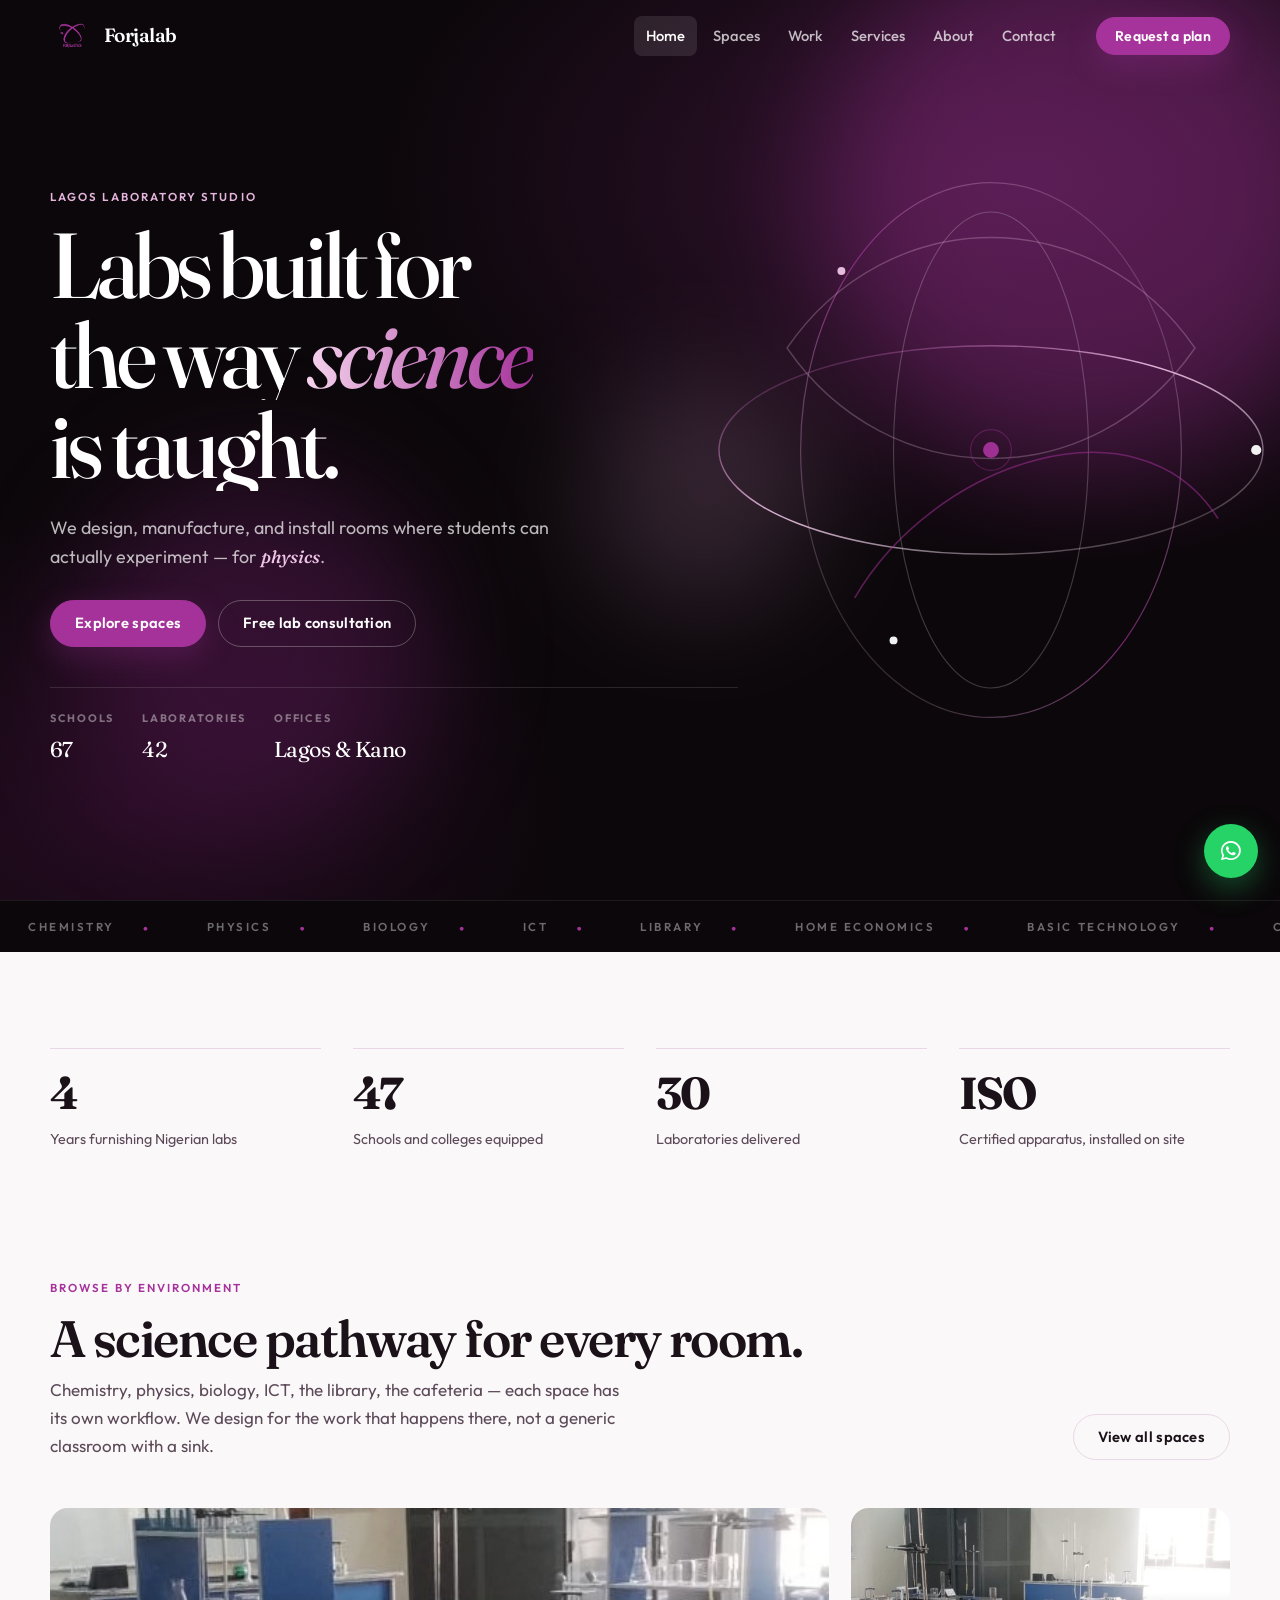
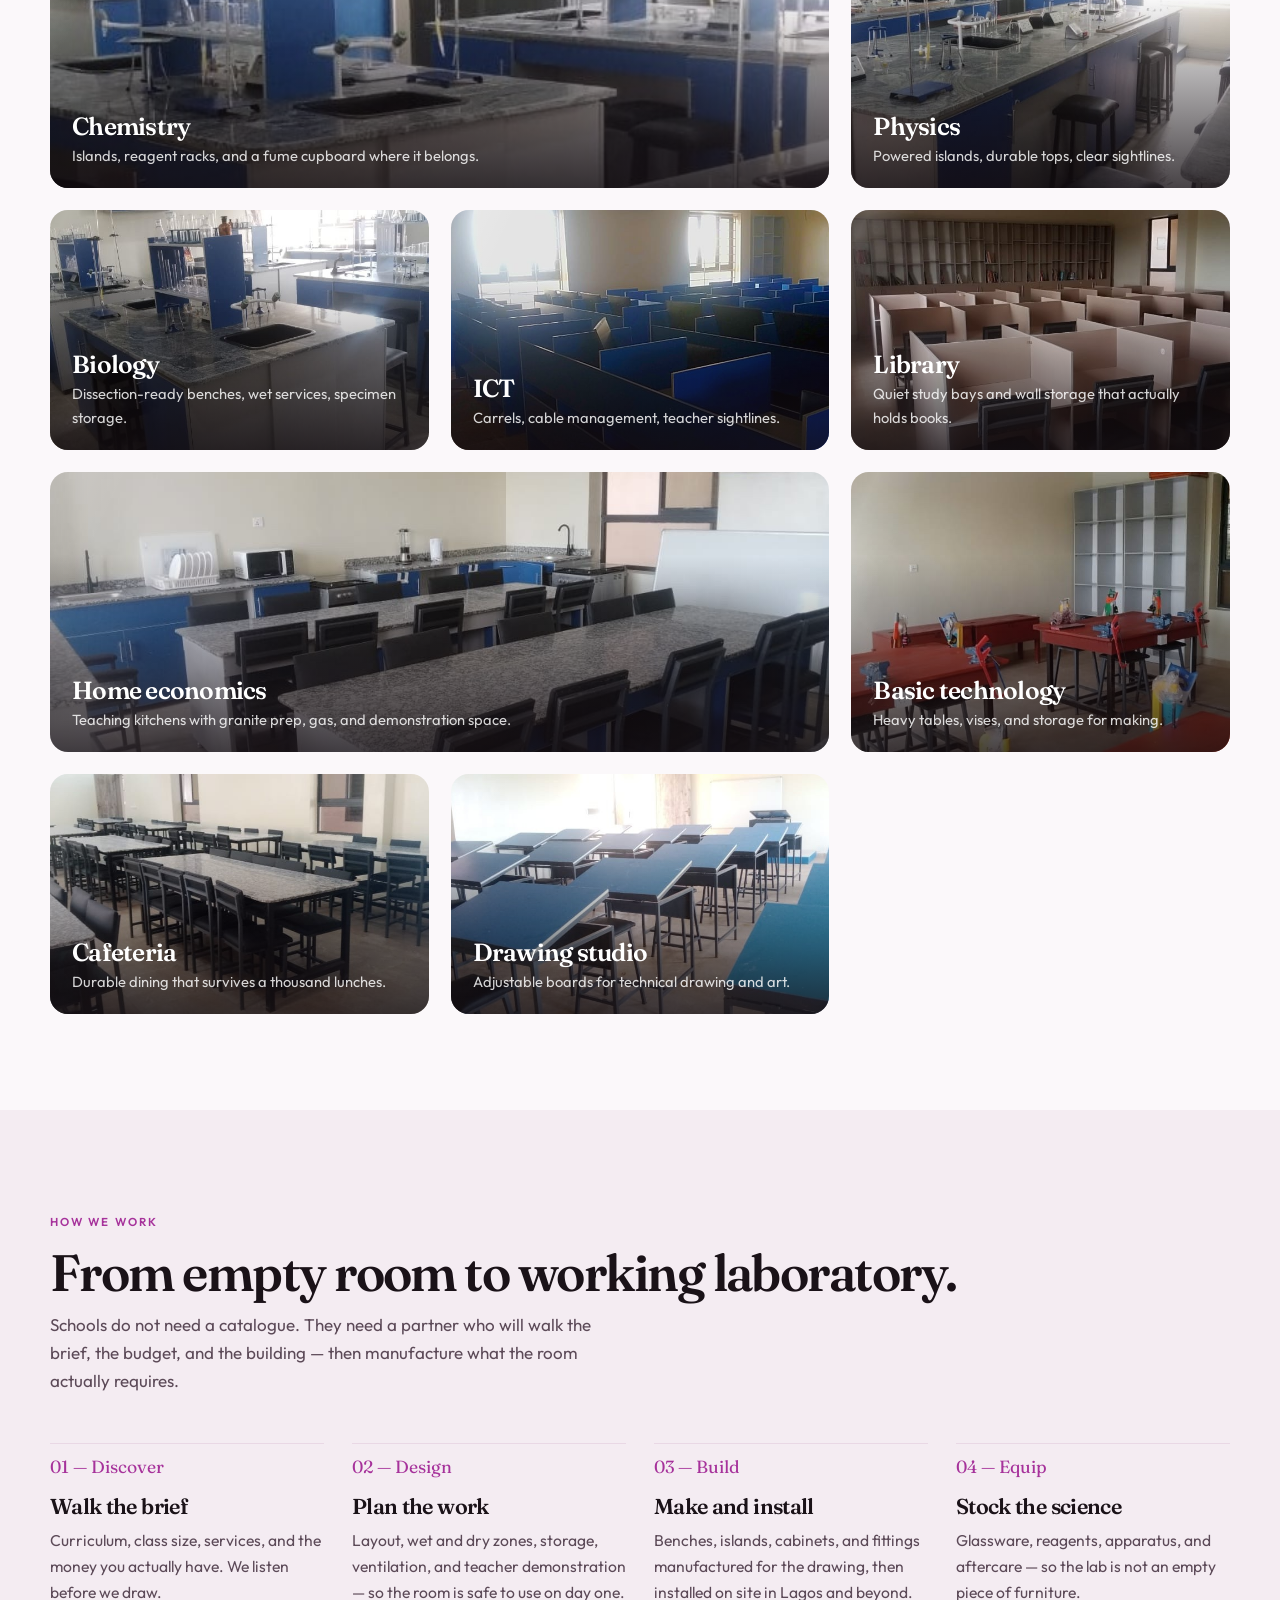
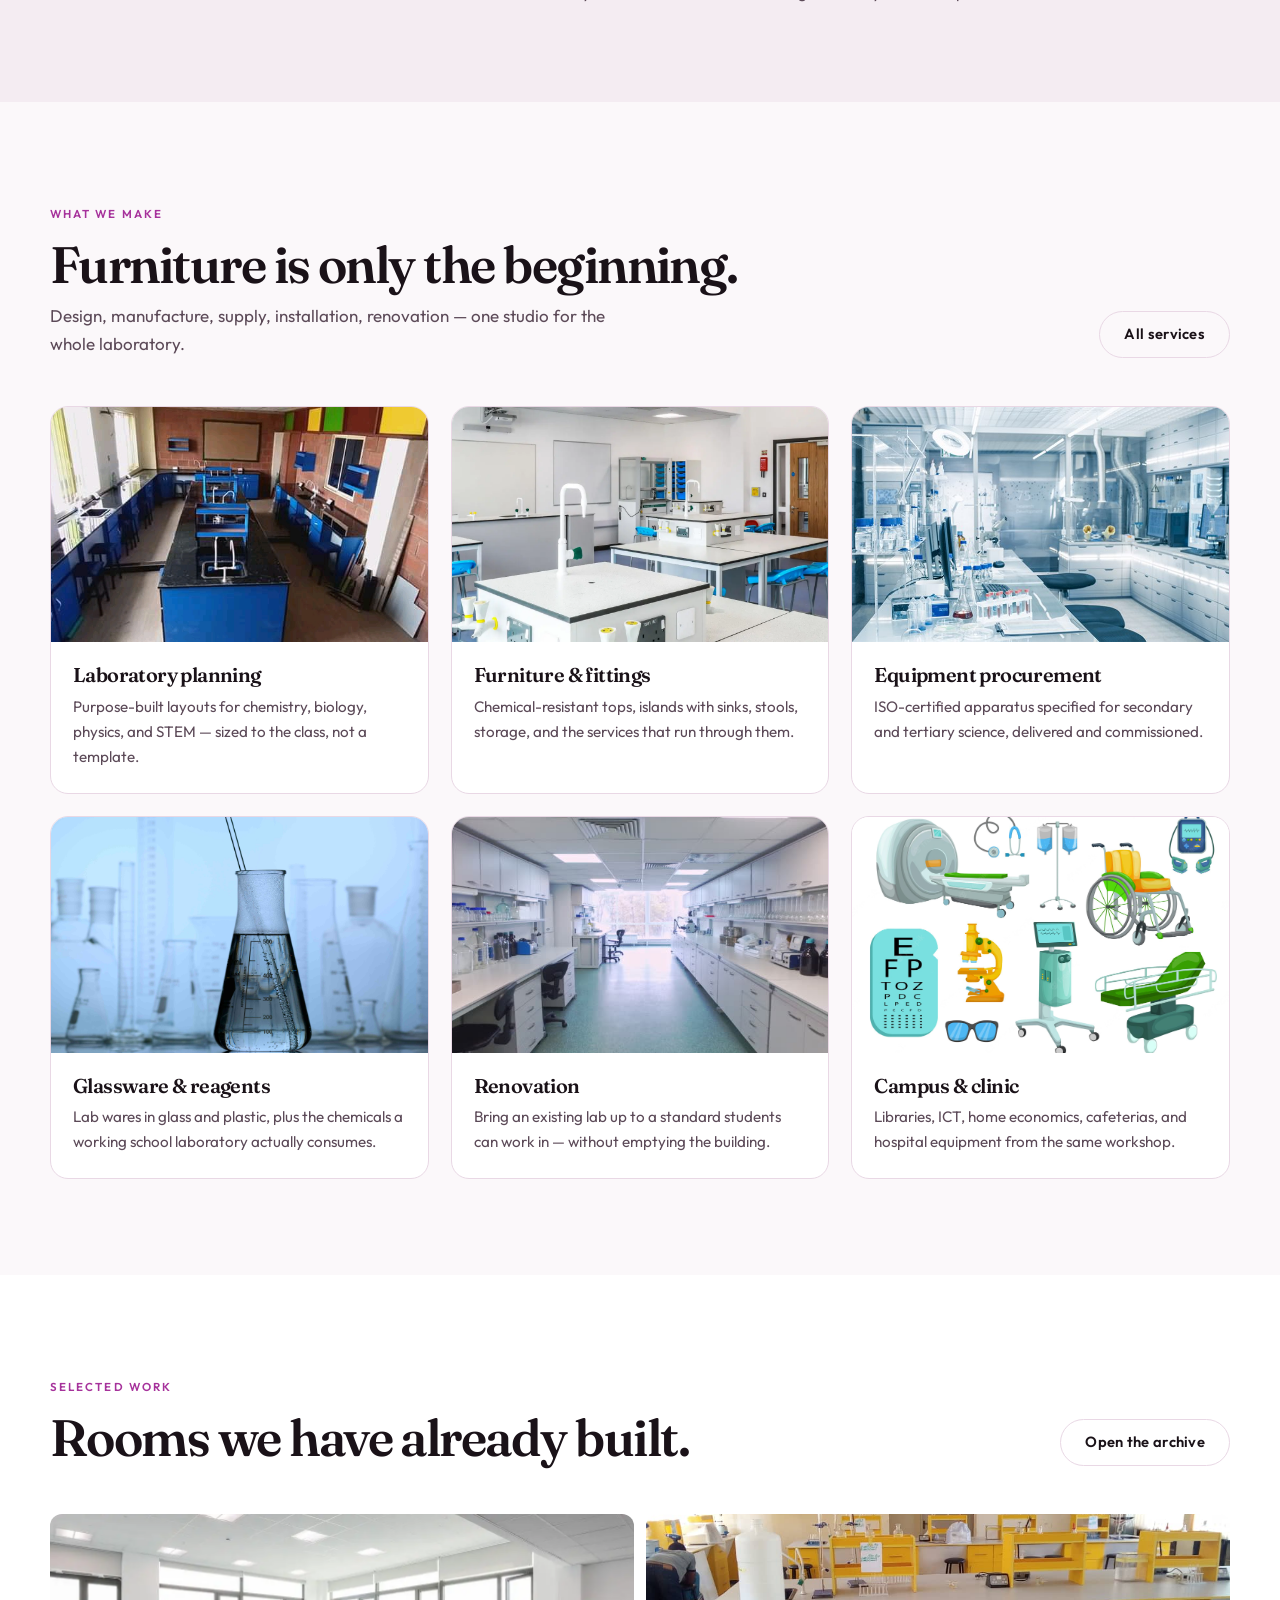
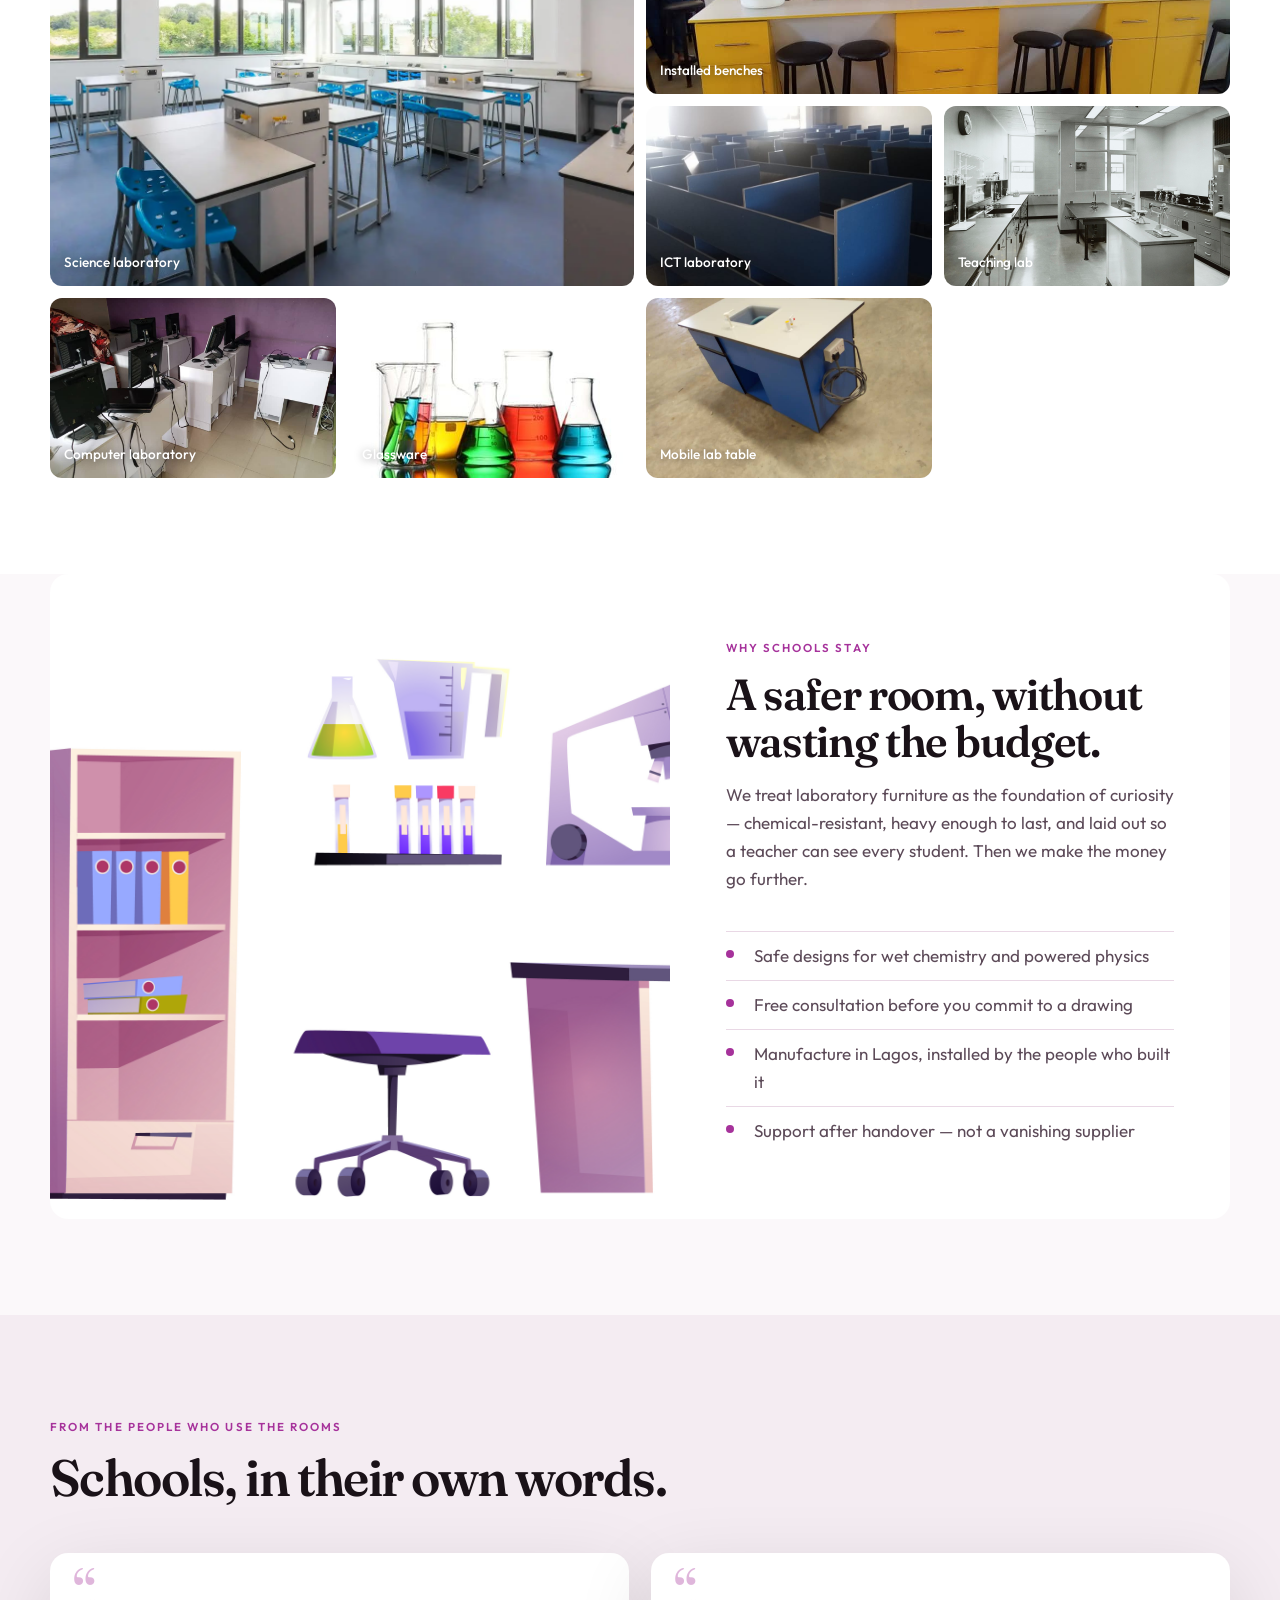
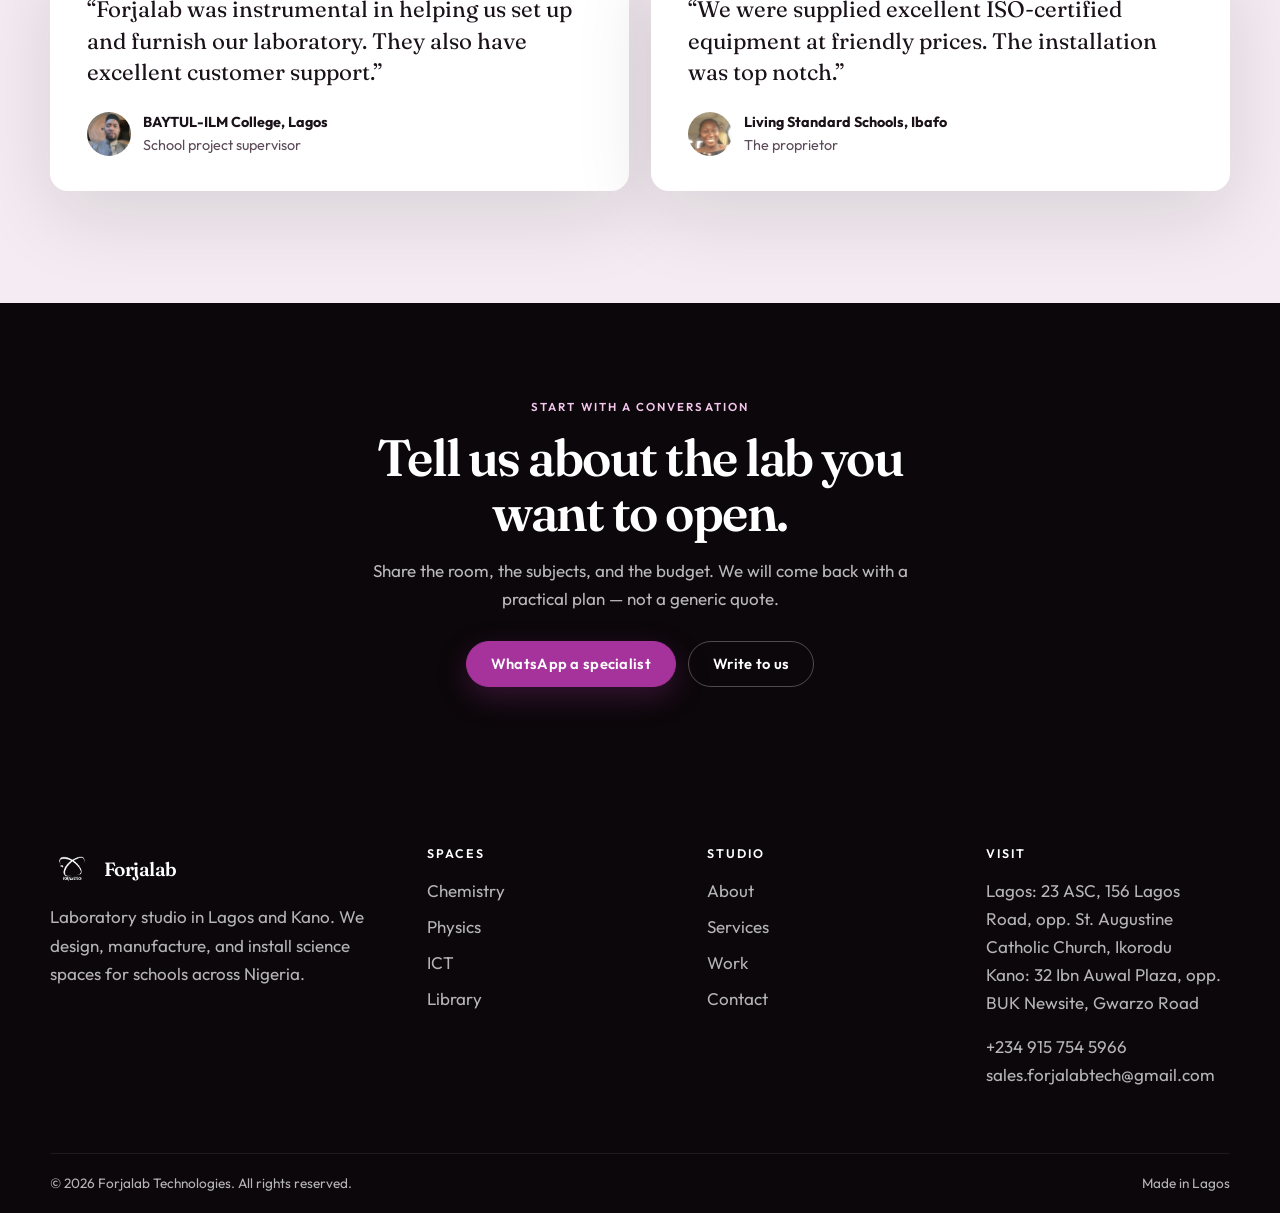
==== commit 104732ae: "kyc updates" ====
--- a/index.html
+++ b/index.html
@@ -5,7 +5,8 @@
     <title>Forjalab — Science laboratories, built for how science is taught</title>
     <meta name="viewport" content="width=device-width, initial-scale=1.0">
     <meta name="description" content="Forjalab designs, manufactures, and installs science laboratories for Nigerian schools — furniture, fittings, equipment, and the plan that holds it together.">
-    <link href="img/logo1.png" rel="icon">
+    <link rel="icon" href="img/logo1.png" type="image/png">
+    <link rel="apple-touch-icon" href="img/logo1.png">
     <link rel="preconnect" href="https://fonts.googleapis.com">
     <link rel="preconnect" href="https://fonts.gstatic.com" crossorigin>
     <link href="https://fonts.googleapis.com/css2?family=Fraunces:opsz,wght@9..144,500;9..144,600;9..144,700&family=Outfit:wght@400;500;600;700&display=swap" rel="stylesheet">
@@ -80,7 +81,7 @@
             <span class="line"><span>the way <em>science</em></span></span>
             <span class="line"><span>is taught.</span></span>
         </h1>
-        <p class="hero-lede">We design, manufacture, and install rooms where students can actually experiment — for <span class="swap-wrap"><span class="word-swap" id="wordSwap"><b class="is-on">chemistry</b><b>physics</b><b>biology</b><b>ICT</b><b>making</b></span>.</span></p>
+        <p class="hero-lede">We design, manufacture, and install rooms where students can actually experiment — for <span class="word-swap" id="wordSwap"><b class="is-on">chemistry</b><b>physics</b><b>biology</b><b>ICT</b><b>making</b></span>.</p>
         <div class="hero-actions">
             <a class="btn btn-primary" href="spaces.html">Explore spaces</a>
             <a class="btn btn-ghost" href="https://wa.link/xsimeu">Free lab consultation</a>
@@ -88,7 +89,7 @@
         <dl class="hero-meta">
             <div><dt>Schools</dt><dd>67</dd></div>
             <div><dt>Laboratories</dt><dd>42</dd></div>
-            <div><dt>Based</dt><dd>Ikorodu</dd></div>
+            <div><dt>Offices</dt><dd>Lagos &amp; Kano</dd></div>
         </dl>
     </div>
 </section>
@@ -337,7 +338,7 @@
     <div class="wrap footer-grid">
         <div>
             <a class="brand" href="index.html"><img src="img/logo1.png" alt=""><span>Forjalab</span></a>
-            <p>Indigenous laboratory studio in Lagos. We design, manufacture, and install science spaces for schools across Nigeria.</p>
+            <p>Laboratory studio in Lagos and Kano. We design, manufacture, and install science spaces for schools across Nigeria.</p>
         </div>
         <div>
             <h4>Spaces</h4>
@@ -359,7 +360,8 @@
         </div>
         <div>
             <h4>Visit</h4>
-            <p>No 69 Lagos Road, Ikorodu, Lagos<br>Mon–Sat, 09:00–21:00</p>
+            <p>Lagos: 23 ASC, 156 Lagos Road, opp. St. Augustine Catholic Church, Ikorodu<br>
+            Kano: 32 Ibn Auwal Plaza, opp. BUK Newsite, Gwarzo Road</p>
             <p><a href="tel:+2349157545966">+234 915 754 5966</a><br>
             <a href="mailto:sales.forjalabtech@gmail.com">sales.forjalabtech@gmail.com</a></p>
         </div>
--- a/css/style.css
+++ b/css/style.css
@@ -239,6 +239,8 @@
     display: none;
     width: 42px;
     height: 42px;
+    margin-left: 8px;
+    flex-shrink: 0;
     border: 1px solid var(--line);
     background: #fff;
     border-radius: 10px;
@@ -376,26 +378,17 @@
     color: #fff;
     letter-spacing: -0.03em;
 }
-.swap-wrap { white-space: nowrap; }
 .word-swap {
-    display: inline-grid;
-    overflow: hidden;
-    height: 1.35em;
-    min-width: 9.5ch;
-    padding-right: .2em;
-    vertical-align: baseline;
     color: #F0C6E8;
+    white-space: nowrap;
 }
 .word-swap b {
-    grid-area: 1 / 1;
+    display: none;
     font-weight: 500;
     font-family: var(--font-display);
     font-style: italic;
-    opacity: 0;
-    transform: translateY(70%);
-    transition: opacity .5s var(--ease-out), transform .5s var(--ease-out);
-}
-.word-swap b.is-on { opacity: 1; transform: none; }
+}
+.word-swap b.is-on { display: inline; }
 
 .marquee {
     overflow: hidden;
@@ -722,6 +715,54 @@
 }
 .gallery a.is-hidden { display: none; }
 
+.archive-block {
+    padding: 8px 0 56px;
+    scroll-margin-top: 96px;
+}
+.archive-block.is-hidden { display: none; }
+.archive-head {
+    display: grid;
+    grid-template-columns: 1fr auto;
+    gap: 16px;
+    align-items: end;
+    margin-bottom: 22px;
+    padding-bottom: 16px;
+    border-bottom: 1px solid var(--line);
+}
+.archive-head h2 {
+    font-size: clamp(1.7rem, 3vw, 2.25rem);
+    margin: 0;
+    font-weight: 500;
+}
+.archive-head p {
+    margin: 8px 0 0;
+    max-width: 36rem;
+    font-size: 0.98rem;
+}
+.archive-head .count {
+    font-size: 0.78rem;
+    letter-spacing: .14em;
+    text-transform: uppercase;
+    color: var(--primary);
+    font-weight: 600;
+    white-space: nowrap;
+}
+.filters a {
+    border: 1px solid var(--line);
+    background: #fff;
+    color: var(--ink-soft);
+    border-radius: 999px;
+    padding: 8px 16px;
+    font-size: 0.88rem;
+    font-weight: 500;
+}
+.filters a:hover,
+.filters a.is-active {
+    background: var(--primary);
+    border-color: var(--primary);
+    color: #fff;
+}
+
 /* Testimonials */
 .quotes {
     display: grid;
@@ -770,22 +811,30 @@
 
 /* Page hero */
 .page-hero {
-    padding: 88px 0 64px;
+    padding: 108px 0 72px;
     position: relative;
     overflow: hidden;
+    background:
+        radial-gradient(900px 520px at 100% -8%, rgba(166,50,155,.22), transparent 58%),
+        radial-gradient(640px 380px at 0% 110%, rgba(166,50,155,.08), transparent 55%),
+        var(--paper);
 }
 .page-hero::before {
     content: "";
     position: absolute;
-    width: 52vw;
-    height: 52vw;
-    right: -18vw;
-    top: -22vw;
-    background: radial-gradient(circle, rgba(166,50,155,.16), transparent 68%);
+    width: 48vw;
+    height: 48vw;
+    right: -16vw;
+    top: -20vw;
+    background: radial-gradient(circle, rgba(166,50,155,.14), transparent 68%);
     pointer-events: none;
 }
 .page-hero h1 {
-    font-size: clamp(2.6rem, 6vw, 4.4rem);
+    font-size: clamp(2.15rem, 4.6vw, 3.45rem);
+    font-weight: 500;
+    letter-spacing: -0.04em;
+    max-width: 14ch;
+    line-height: 1.04;
     margin: 0 0 16px;
     max-width: 16ch;
 }
@@ -805,6 +854,7 @@
     align-items: center;
     padding: 56px 0;
     border-top: 1px solid var(--line);
+    scroll-margin-top: 96px;
 }
 .space-row:nth-child(even) { grid-template-columns: 0.8fr 1.2fr; }
 .space-row:nth-child(even) .space-row-copy { order: -1; }
@@ -974,7 +1024,7 @@
 .value h3 { margin: 0 0 8px; font-size: 1.3rem; }
 
 @media (max-width: 991.98px) {
-    .nav-toggle { display: flex; }
+    .nav-toggle { display: flex !important; }
     .site-nav {
         display: none;
         position: absolute;
@@ -998,7 +1048,8 @@
     .space-row:nth-child(even) { grid-template-columns: 1fr; }
     .space-row:nth-child(even) .space-row-copy { order: 0; }
     .mosaic { grid-template-columns: 1fr 1fr; grid-auto-rows: 150px; }
-    .section-head { grid-template-columns: 1fr; }
+    .section-head,
+    .archive-head { grid-template-columns: 1fr; }
     .split-copy { padding: 36px 28px; }
     .hero { grid-template-columns: 1fr; }
     .hero-copy { margin-left: 0; width: min(1180px, calc(100% - 40px)); }
